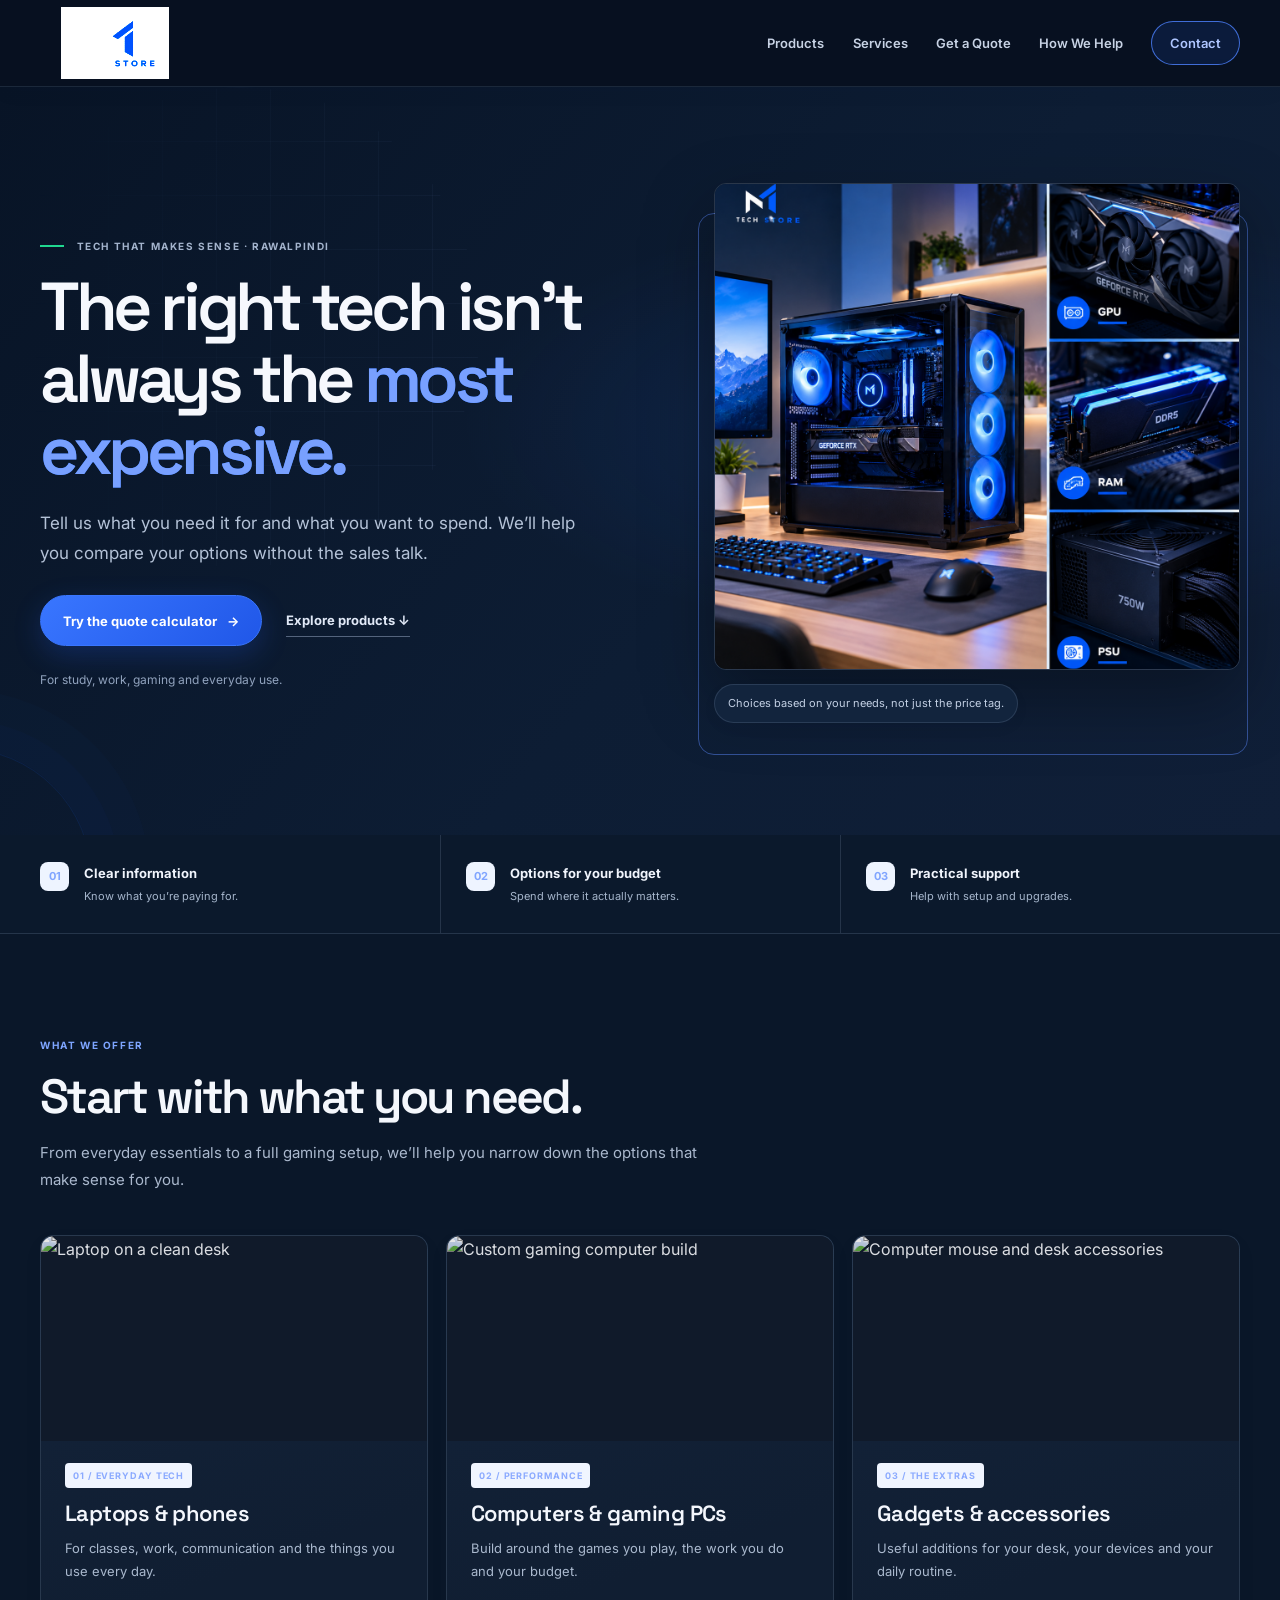
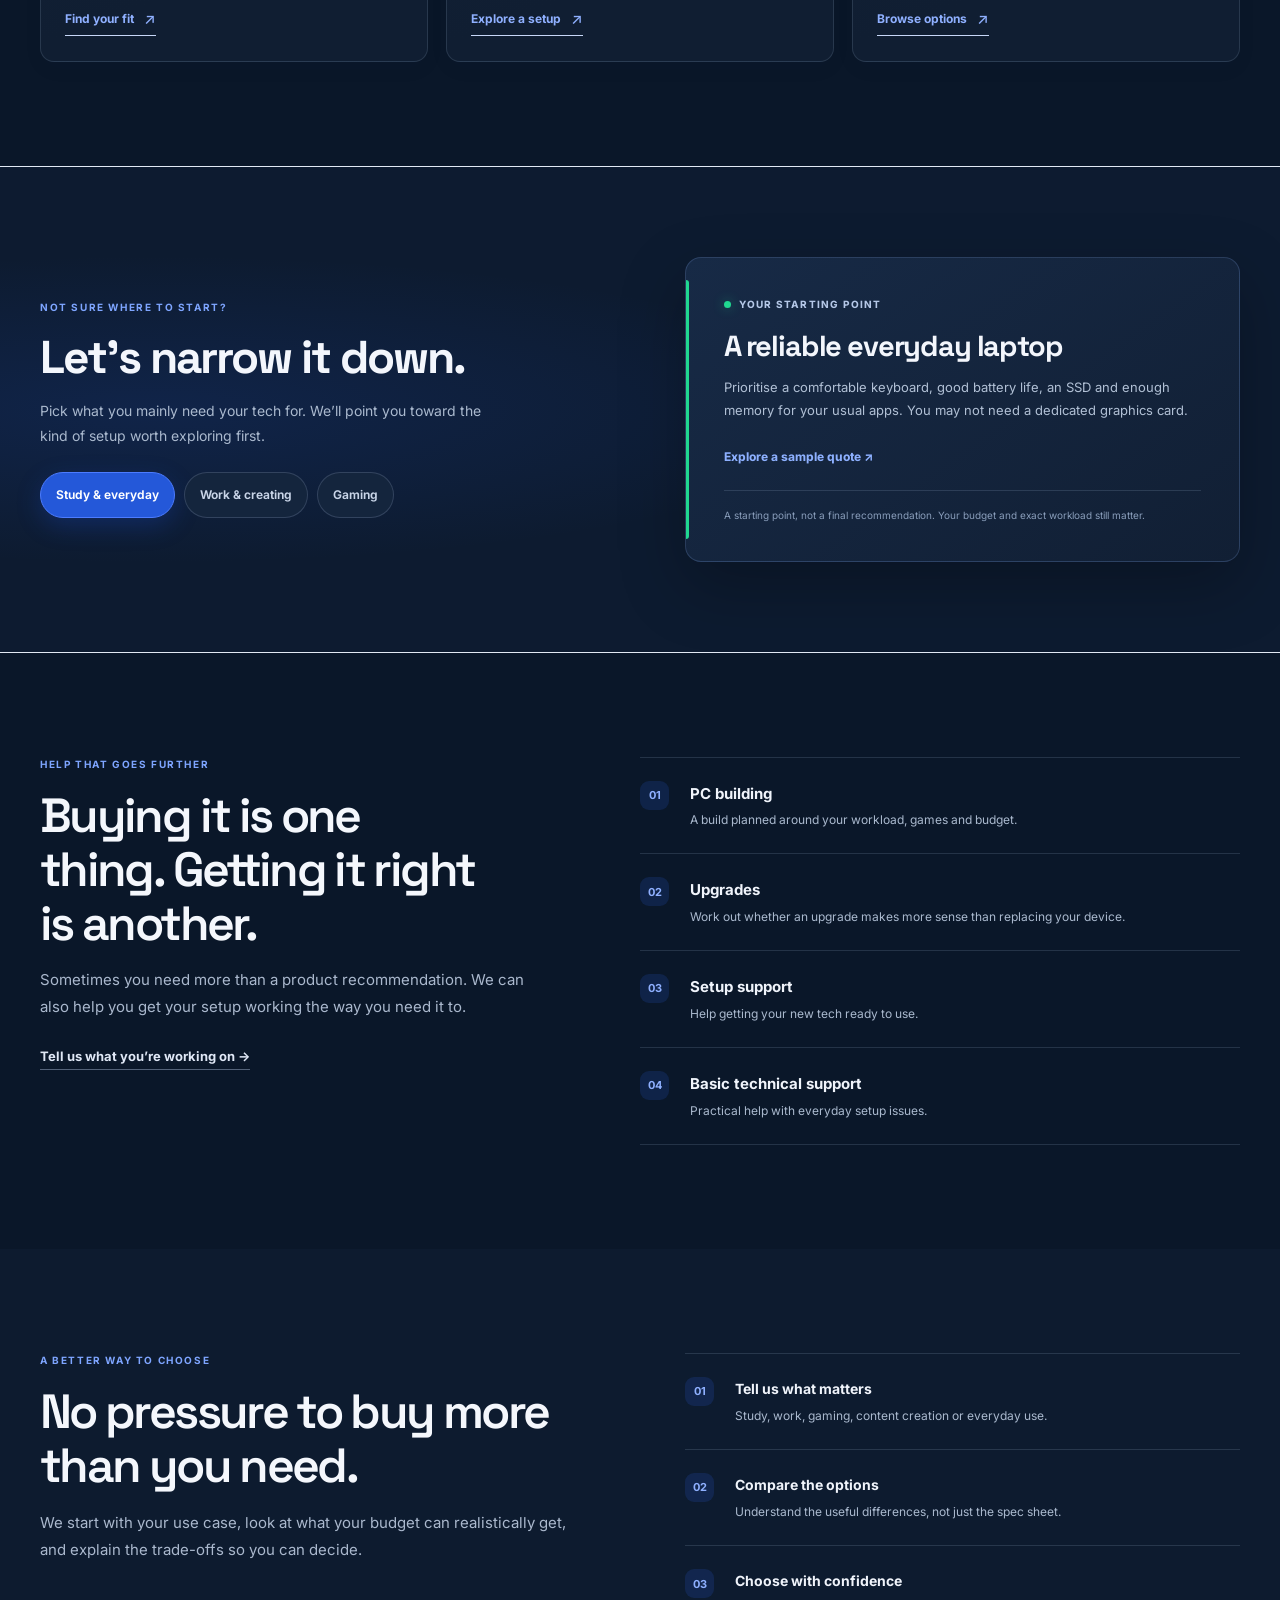
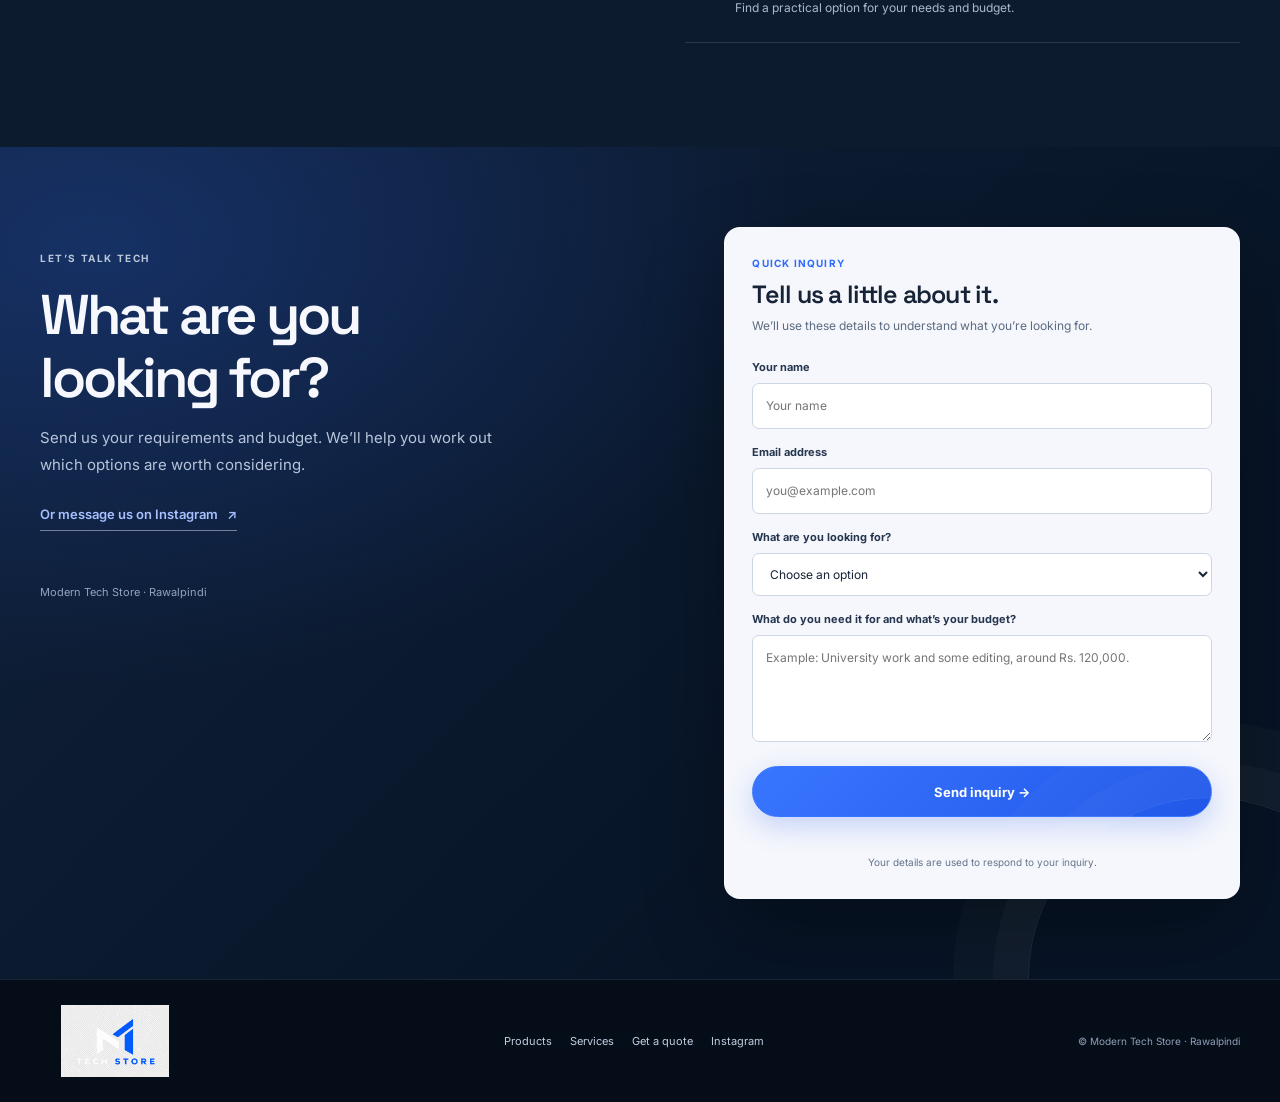
==== index.html @ fa76a6ce "Restore original supplied logo asset on homepage" ====
<!doctype html>
<html lang="en">
<head>
  <meta charset="utf-8">
  <meta name="viewport" content="width=device-width, initial-scale=1">
  <meta name="description" content="Modern Tech Store in Rawalpindi. Laptops, mobile phones, computers, gaming PCs and accessories, with practical advice for your needs and budget.">
  <meta name="theme-color" content="#F5F8FF">
  <meta property="og:title" content="Modern Tech Store | The Right Tech for Your Needs & Budget">
  <meta property="og:description" content="Practical tech options and straightforward advice for different needs and budgets.">
  <title>Modern Tech Store | The Right Tech for Your Needs & Budget</title>
  <link rel="icon" href="assets/modern-tech-store-logo.png" type="image/png">
  <link rel="preconnect" href="https://fonts.googleapis.com">
  <link rel="preconnect" href="https://fonts.gstatic.com" crossorigin>
  <link href="https://fonts.googleapis.com/css2?family=Inter:wght@400;500;600;700&family=Space+Grotesk:wght@500;600;700&display=swap" rel="stylesheet">
  <link rel="stylesheet" href="styles.css">
</head>
<body>
  <header class="site-header">
    <div class="container nav-wrap">
      <a class="brand" href="#top" aria-label="Modern Tech Store home"><img src="assets/modern-tech-store-logo.png" alt="Modern Tech Store"></a>
      <button class="menu-toggle" type="button" aria-label="Open navigation" aria-expanded="false"><span></span><span></span><span></span></button>
      <nav class="nav" aria-label="Main navigation">
        <a href="#products">Products</a><a href="#services">Services</a><a href="quote.html">Get a Quote</a><a href="#why-us">How We Help</a><a href="#contact" class="nav-cta">Contact</a>
      </nav>
    </div>
  </header>

  <main id="top">
    <section class="hero">
      <div class="container hero-grid">
        <div class="hero-copy">
          <p class="eyebrow"><span class="eyebrow-rule"></span> TECH THAT MAKES SENSE · RAWALPINDI</p>
          <h1>The right tech isn’t always the <span>most expensive.</span></h1>
          <p class="hero-lead">Tell us what you need it for and what you want to spend. We’ll help you compare your options without the sales talk.</p>
          <div class="hero-actions">
            <a class="btn btn-primary" href="quote.html">Try the quote calculator <span aria-hidden="true">→</span></a>
            <a class="text-link" href="#products">Explore products <span aria-hidden="true">↓</span></a>
          </div>
          <p class="hero-footnote">For study, work, gaming and everyday use.</p>
        </div>
        <div class="hero-visual">
          <img src="assets/pc-build-showcase.png" alt="A close look at a custom PC build and its components">
          <p class="image-caption"><span class="caption-dot"></span> Choices based on your needs, not just the price tag.</p>
        </div>
      </div>
    </section>

    <section class="trust-strip" aria-label="Our approach">
      <div class="container trust-grid">
        <div><span class="trust-index">01</span><p><strong>Clear information</strong><small>Know what you’re paying for.</small></p></div>
        <div><span class="trust-index">02</span><p><strong>Options for your budget</strong><small>Spend where it actually matters.</small></p></div>
        <div><span class="trust-index">03</span><p><strong>Practical support</strong><small>Help with setup and upgrades.</small></p></div>
      </div>
    </section>

    <section class="section products-section" id="products">
      <div class="container">
        <div class="section-heading">
          <p class="eyebrow blue">WHAT WE OFFER</p>
          <h2>Start with what you need.</h2>
          <p>From everyday essentials to a full gaming setup, we’ll help you narrow down the options that make sense for you.</p>
        </div>
        <div class="product-grid">
          <a class="product-card" href="quote.html">
            <div class="product-photo"><img src="https://images.unsplash.com/photo-1496181133206-80ce9b88a853?auto=format&fit=crop&w=900&q=85" alt="Laptop on a clean desk" loading="lazy"></div>
            <span class="product-label">01 / EVERYDAY TECH</span>
            <h3>Laptops &amp; phones</h3>
            <p>For classes, work, communication and the things you use every day.</p>
            <span class="card-link">Find your fit <b aria-hidden="true">↗</b></span>
          </a>
          <a class="product-card" href="quote.html">
            <div class="product-photo"><img src="https://images.unsplash.com/photo-1587202372775-e229f172b9d7?auto=format&fit=crop&w=900&q=85" alt="Custom gaming computer build" loading="lazy"></div>
            <span class="product-label">02 / PERFORMANCE</span>
            <h3>Computers &amp; gaming PCs</h3>
            <p>Build around the games you play, the work you do and your budget.</p>
            <span class="card-link">Explore a setup <b aria-hidden="true">↗</b></span>
          </a>
          <a class="product-card" href="quote.html">
            <div class="product-photo"><img src="https://images.unsplash.com/photo-1527814050087-3793815479db?auto=format&fit=crop&w=900&q=85" alt="Computer mouse and desk accessories" loading="lazy"></div>
            <span class="product-label">03 / THE EXTRAS</span>
            <h3>Gadgets &amp; accessories</h3>
            <p>Useful additions for your desk, your devices and your daily routine.</p>
            <span class="card-link">Browse options <b aria-hidden="true">↗</b></span>
          </a>
        </div>
      </div>
    </section>

    <section class="setup-finder" id="setup-finder">
      <div class="container finder-grid">
        <div class="finder-copy">
          <p class="eyebrow blue">NOT SURE WHERE TO START?</p>
          <h2>Let’s narrow it down.</h2>
          <p>Pick what you mainly need your tech for. We’ll point you toward the kind of setup worth exploring first.</p>
          <div class="finder-options" role="group" aria-label="Choose your main use">
            <button class="finder-option is-selected" type="button" data-profile="study" aria-pressed="true">Study &amp; everyday</button>
            <button class="finder-option" type="button" data-profile="work" aria-pressed="false">Work &amp; creating</button>
            <button class="finder-option" type="button" data-profile="gaming" aria-pressed="false">Gaming</button>
          </div>
        </div>
        <div class="finder-result" aria-live="polite">
          <span class="result-kicker"><span class="result-dot"></span> YOUR STARTING POINT</span>
          <h3 id="finder-title">A reliable everyday laptop</h3>
          <p id="finder-description">Prioritise a comfortable keyboard, good battery life, an SSD and enough memory for your usual apps. You may not need a dedicated graphics card.</p>
          <a class="finder-link" href="quote.html">Explore a sample quote <span aria-hidden="true">↗</span></a>
          <p class="finder-note">A starting point, not a final recommendation. Your budget and exact workload still matter.</p>
        </div>
      </div>
    </section>

    <section class="section services-section" id="services">
      <div class="container services-grid">
        <div class="services-intro">
          <p class="eyebrow blue">HELP THAT GOES FURTHER</p>
          <h2>Buying it is one thing. Getting it right is another.</h2>
          <p>Sometimes you need more than a product recommendation. We can also help you get your setup working the way you need it to.</p>
          <a class="text-link blue-link" href="#contact">Tell us what you’re working on <span aria-hidden="true">→</span></a>
        </div>
        <div class="service-list">
          <article class="service-item"><span>01</span><div><h3>PC building</h3><p>A build planned around your workload, games and budget.</p></div></article>
          <article class="service-item"><span>02</span><div><h3>Upgrades</h3><p>Work out whether an upgrade makes more sense than replacing your device.</p></div></article>
          <article class="service-item"><span>03</span><div><h3>Setup support</h3><p>Help getting your new tech ready to use.</p></div></article>
          <article class="service-item"><span>04</span><div><h3>Basic technical support</h3><p>Practical help with everyday setup issues.</p></div></article>
        </div>
      </div>
    </section>

    <section class="section approach-section" id="why-us">
      <div class="container approach-grid">
        <div class="section-heading">
          <p class="eyebrow blue">A BETTER WAY TO CHOOSE</p>
          <h2>No pressure to buy more than you need.</h2>
          <p>We start with your use case, look at what your budget can realistically get, and explain the trade-offs so you can decide.</p>
        </div>
        <ol class="approach-steps">
          <li><span>01</span><div><h3>Tell us what matters</h3><p>Study, work, gaming, content creation or everyday use.</p></div></li>
          <li><span>02</span><div><h3>Compare the options</h3><p>Understand the useful differences, not just the spec sheet.</p></div></li>
          <li><span>03</span><div><h3>Choose with confidence</h3><p>Find a practical option for your needs and budget.</p></div></li>
        </ol>
      </div>
    </section>

    <section class="contact-section" id="contact">
      <div class="container contact-grid">
        <div class="contact-copy">
          <p class="eyebrow">LET’S TALK TECH</p>
          <h2>What are you looking for?</h2>
          <p>Send us your requirements and budget. We’ll help you work out which options are worth considering.</p>
          <a class="contact-social" href="https://www.instagram.com/the_modern_tech_store/" target="_blank" rel="noopener noreferrer">Or message us on Instagram <span aria-hidden="true">↗</span></a>
          <p class="contact-small">Modern Tech Store · Rawalpindi</p>
        </div>
        <div class="contact-card inquiry-card">
          <div class="form-intro">
            <p class="form-eyebrow">QUICK INQUIRY</p>
            <h3>Tell us a little about it.</h3>
            <p>We’ll use these details to understand what you’re looking for.</p>
          </div>
          <form id="inquiry-form" novalidate>
            <div class="form-field"><label for="name">Your name</label><input id="name" name="name" type="text" autocomplete="name" placeholder="Your name" required><small class="field-error" data-error-for="name"></small></div>
            <div class="form-field"><label for="email">Email address</label><input id="email" name="email" type="email" autocomplete="email" placeholder="you@example.com" required><small class="field-error" data-error-for="email"></small></div>
            <div class="form-field"><label for="interest">What are you looking for?</label><select id="interest" name="interest" required><option value="">Choose an option</option><option value="Laptop">Laptop</option><option value="Mobile Phone">Mobile phone</option><option value="Gaming PC">Gaming PC</option><option value="Computer">Computer</option><option value="Gadgets / Accessories">Gadgets / accessories</option><option value="PC Building / Upgrade">PC building / upgrade</option><option value="Not sure — help me choose">Not sure — help me choose</option></select><small class="field-error" data-error-for="interest"></small></div>
            <div class="form-field"><label for="details">What do you need it for and what’s your budget?</label><textarea id="details" name="details" rows="4" placeholder="Example: University work and some editing, around Rs. 120,000." required></textarea><small class="field-error" data-error-for="details"></small></div>
            <button class="btn btn-primary form-submit" type="submit"><span class="submit-label">Send inquiry <span aria-hidden="true">→</span></span><span class="submit-loading" aria-hidden="true">Sending…</span></button>
            <p id="form-status" class="form-status" role="status" aria-live="polite"></p>
            <p class="form-privacy">Your details are used to respond to your inquiry.</p>
          </form>
        </div>
      </div>
    </section>
  </main>
  <footer><div class="container footer-wrap">
    <a class="footer-brand" href="#top"><img src="assets/modern-tech-store-logo.png" alt="Modern Tech Store"></a>
    <nav class="footer-links" aria-label="Footer navigation"><a href="#products">Products</a><a href="#services">Services</a><a href="quote.html">Get a quote</a><a href="https://www.instagram.com/the_modern_tech_store/" target="_blank" rel="noopener noreferrer">Instagram</a></nav>
    <p>© Modern Tech Store · Rawalpindi</p>
  </div></footer>
  <script src="script.js"></script>
</body>
</html>
---- styles.css ----
:root{
  --blue:#155EEF;--blue-hover:#104CC6;--navy:#12233F;--green:#12B76A;
  --paper:#F5F8FF;--ink:#172337;--muted:#627087;--line:#DCE4F0;--white:#fff;
  --max:1160px;--shadow:0 12px 32px rgba(19,39,72,.07);
}
*{box-sizing:border-box}
html{scroll-behavior:smooth;scroll-padding-top:90px}
.muted{color:var(--muted)}
body{margin:0;font-family:Inter,ui-sans-serif,system-ui,-apple-system,BlinkMacSystemFont,"Segoe UI",sans-serif;color:var(--ink);background:#fff;line-height:1.65;-webkit-font-smoothing:antialiased}
a{color:inherit;text-decoration:none}
img{display:block;max-width:100%}
button,input,select,textarea{font:inherit}
.container{width:min(var(--max),calc(100% - 48px));margin-inline:auto}
.site-header{position:sticky;top:0;z-index:50;background:rgba(255,255,255,.96);border-bottom:1px solid var(--line)}
.nav-wrap{height:78px;display:flex;align-items:center;justify-content:space-between;gap:28px}
.brand img{width:150px;max-height:56px;object-fit:contain}
.nav{display:flex;align-items:center;gap:27px;font-size:13px;font-weight:600;color:#39475D}
.nav a{transition:color .18s ease}
.nav a:hover,.footer-links a:hover{color:var(--blue)}
.nav-cta{border:1px solid var(--blue);color:var(--blue)!important;border-radius:6px;padding:9px 15px}
.nav-cta:hover{background:var(--blue);color:#fff!important}
.menu-toggle{display:none;background:none;border:1px solid var(--line);border-radius:6px;width:42px;height:42px;padding:9px;cursor:pointer}
.menu-toggle span{display:block;height:2px;background:var(--navy);margin:5px 0;border-radius:2px}
.eyebrow{font-size:11px;line-height:1.5;letter-spacing:.12em;font-weight:700;color:#7D8BA0;margin:0 0 17px}
.eyebrow.blue{color:var(--blue)}
.eyebrow-rule{display:inline-block;width:24px;height:2px;background:var(--green);vertical-align:middle;margin:0 9px 3px 0}
.hero{background:var(--paper);padding:74px 0 68px}
.hero-grid{display:grid;grid-template-columns:1.04fr .96fr;gap:74px;align-items:center}
.hero-copy{padding:6px 0}
h1,h2,h3,p{margin-top:0}
.hero h1{font-family:"Space Grotesk",Inter,sans-serif;font-size:clamp(44px,5.1vw,68px);font-weight:600;line-height:1.06;letter-spacing:-.055em;margin:0 0 22px;max-width:640px}
.hero h1 span{color:var(--blue)}
.hero-lead{font-size:17px;line-height:1.75;color:#526178;max-width:520px;margin:0 0 27px}
.hero-actions{display:flex;align-items:center;gap:24px;flex-wrap:wrap}
.btn{display:inline-flex;align-items:center;justify-content:center;gap:10px;min-height:48px;padding:0 18px;border-radius:6px;font-size:13px;font-weight:700;transition:background .18s ease,color .18s ease,border-color .18s ease}
.btn-primary{background:var(--blue);color:#fff;border:1px solid var(--blue)}
.btn-primary:hover{background:var(--blue-hover);border-color:var(--blue-hover)}
.text-link{font-size:13px;font-weight:700;color:var(--navy);border-bottom:1px solid #AAB6C8;padding:5px 0}
.text-link:hover{color:var(--blue);border-color:var(--blue)}
.blue-link{color:var(--blue);border-color:#B8C9ED}
.hero-footnote{font-size:12px;color:#7A879A;margin:24px 0 0}
.hero-visual img{width:100%;aspect-ratio:1.06/1;object-fit:cover;object-position:center;border-radius:4px}
.image-caption{display:flex;align-items:center;gap:9px;font-size:11px;color:#66758A;margin:12px 0 0}
.caption-dot{width:7px;height:7px;background:var(--green);border-radius:50%;flex:0 0 7px}
.trust-strip{border-bottom:1px solid var(--line);background:#fff}
.trust-grid{display:grid;grid-template-columns:repeat(3,1fr)}
.trust-grid>div{display:flex;gap:15px;align-items:flex-start;padding:24px 25px 23px 0}
.trust-grid>div+div{border-left:1px solid var(--line);padding-left:25px}
.trust-index{font-size:11px;font-weight:700;color:var(--blue);padding-top:3px}
.trust-grid p{margin:0}
.trust-grid strong,.trust-grid small{display:block}
.trust-grid strong{font-size:13px;font-weight:700}
.trust-grid small{font-size:11px;color:var(--muted);margin-top:3px}
.section{padding:88px 0}
.products-section{background:#fff}
.section-heading{max-width:690px;margin-bottom:35px}
.section-heading h2,.services-intro h2,.contact-copy h2{font-family:"Space Grotesk",Inter,sans-serif;font-weight:600;font-size:clamp(34px,4vw,48px);letter-spacing:-.045em;line-height:1.13;margin:0 0 15px}
.section-heading>p:last-child,.services-intro>p:not(.eyebrow){font-size:15px;line-height:1.8;color:var(--muted);margin:0}
.product-grid{display:grid;grid-template-columns:repeat(3,minmax(0,1fr));gap:16px}
.product-card{display:flex;flex-direction:column;align-items:flex-start;min-height:250px;padding:25px 24px 22px;border:1px solid var(--line);border-radius:5px;background:#fff;transition:border-color .18s ease,transform .18s ease}
.product-card:hover{border-color:#91AFE8;transform:translateY(-2px)}
.product-label{font-size:10px;letter-spacing:.1em;font-weight:700;color:var(--blue);margin-bottom:29px}
.product-card h3{font-family:"Space Grotesk",Inter,sans-serif;font-size:22px;line-height:1.2;font-weight:600;letter-spacing:-.025em;margin:0 0 10px}
.product-card p{font-size:13px;line-height:1.75;color:var(--muted);margin:0 0 24px}
.card-link{font-size:12px;font-weight:700;color:var(--blue);margin-top:auto}
.card-link b{font-size:15px;margin-left:5px;font-weight:500}
.services-section{background:var(--paper)}
.services-grid{display:grid;grid-template-columns:.92fr 1.08fr;gap:90px;align-items:start}
.services-intro h2{max-width:440px}
.services-intro>p:not(.eyebrow){margin-bottom:22px}
.service-list{border-top:1px solid var(--line)}
.service-item{display:grid;grid-template-columns:36px 1fr;gap:14px;padding:19px 0;border-bottom:1px solid var(--line)}
.service-item>span{font-size:11px;color:var(--blue);font-weight:700;padding-top:2px}
.service-item h3{font-size:15px;font-weight:700;margin:0 0 4px}
.service-item p{font-size:12px;line-height:1.7;color:var(--muted);margin:0}
.approach-section{background:#fff}
.approach-grid{display:grid;grid-template-columns:1fr 1fr;gap:90px;align-items:start}
.approach-grid .section-heading{margin:0}
.approach-steps{list-style:none;margin:0;padding:0;border-top:1px solid var(--line)}
.approach-steps li{display:grid;grid-template-columns:36px 1fr;gap:14px;padding:20px 0;border-bottom:1px solid var(--line)}
.approach-steps li>span{font-size:11px;font-weight:700;color:var(--blue);padding-top:2px}
.approach-steps h3{font-size:14px;margin:0 0 5px}
.approach-steps p{font-size:12px;color:var(--muted);margin:0;line-height:1.7}
.contact-section{background:var(--navy);color:#fff;padding:80px 0}
.contact-grid{display:grid;grid-template-columns:1fr .86fr;gap:85px;align-items:start}
.contact-copy{padding-top:24px}
.contact-copy .eyebrow{color:#B9C7DA}
.contact-copy h2{font-size:clamp(40px,4.6vw,56px);max-width:500px}
.contact-copy>p:not(.eyebrow){font-size:15px;line-height:1.8;color:#CFD8E6;max-width:480px;margin-bottom:22px}
.contact-social{display:inline-flex;gap:9px;align-items:center;color:#fff;font-size:13px;font-weight:600;border-bottom:1px solid #71819A;padding-bottom:5px}
.contact-social:hover{border-color:#fff}
.contact-small{font-size:11px!important;color:#9EADC2!important;margin-top:52px!important}
.contact-card{background:#fff;color:var(--ink);border-radius:6px;padding:27px;box-shadow:0 10px 30px rgba(0,0,0,.12)}
.form-intro{margin-bottom:22px}
.form-eyebrow{font-size:10px;letter-spacing:.12em;color:var(--blue);font-weight:700;margin:0 0 7px}
.form-intro h3{font-family:"Space Grotesk",Inter,sans-serif;font-size:25px;line-height:1.2;font-weight:600;letter-spacing:-.03em;margin:0 0 7px}
.form-intro>p:last-child{font-size:12px;line-height:1.7;color:var(--muted);margin:0}
.form-field{margin-bottom:14px}
.form-field label{display:block;font-size:11px;font-weight:700;margin:0 0 6px}
.form-field input,.form-field select,.form-field textarea{width:100%;border:1px solid #D5DEEA;border-radius:4px;background:#fff;color:var(--ink);padding:11px 12px;font:inherit;font-size:12px;outline:none;transition:border-color .18s ease,box-shadow .18s ease}
.form-field textarea{resize:vertical;min-height:96px}
.form-field input:focus,.form-field select:focus,.form-field textarea:focus{border-color:#7DA3F5;box-shadow:0 0 0 3px rgba(21,94,239,.09)}
.form-field .has-error,.form-field input.has-error,.form-field select.has-error,.form-field textarea.has-error{border-color:#D92D20}
.field-error{display:block;font-size:11px;color:#B42318;margin-top:4px}
.form-submit{width:100%;cursor:pointer;margin-top:2px}
.form-submit:disabled{opacity:.7;cursor:wait}
.submit-loading{display:none}
.form-submit.is-loading .submit-label{display:none}
.form-submit.is-loading .submit-loading{display:inline}
.form-status{font-size:12px;line-height:1.5;min-height:18px;margin:11px 0 0}
.form-status.error{color:#B42318}
.form-status.success{color:#067647}
.form-privacy{font-size:10px;color:#7A879A;text-align:center;margin:8px 0 0}
footer{background:#0C192D;color:#B9C6D8;padding:25px 0}
.footer-wrap{display:flex;align-items:center;justify-content:space-between;gap:24px}
.footer-brand img{width:130px;max-height:48px;object-fit:contain}
.footer-links{display:flex;flex-wrap:wrap;gap:18px;font-size:11px}
.footer-links a:hover{color:#fff}
.footer-wrap>p{font-size:10px;margin:0;color:#9BAAC0}
.quote-page{min-height:80vh;padding:52px 0 68px;background:var(--paper);color:var(--ink)}
.quote-wrap{max-width:820px;margin:auto;padding:0 20px}
.quote-back{display:inline-block;color:var(--blue);font-size:12px;font-weight:700;margin:0 0 17px}
.panel{background:#fff;border:1px solid var(--line);border-radius:6px;padding:clamp(22px,5vw,40px)}
.panel h1{font-family:"Space Grotesk",Inter,sans-serif;font-size:clamp(34px,5vw,48px);font-weight:600;letter-spacing:-.045em;line-height:1.1;margin:8px 0 14px}
.panel p{line-height:1.7}
.warning{background:#FFF8ED;border:1px solid #F1D5A7;border-radius:4px;padding:13px 15px;margin:20px 0;color:#7A4B0C;font-size:12px}
.quote-form{display:grid;grid-template-columns:1fr 1fr;gap:16px;margin-top:24px}
.quote-form .full{grid-column:1/-1}
.quote-form label{display:block;font-size:12px;font-weight:700;margin-bottom:7px}
.quote-form input,.quote-form select,.quote-form textarea{box-sizing:border-box;width:100%;border:1px solid #D5DEEA;border-radius:4px;padding:12px;font:inherit;font-size:13px;background:#fff;color:var(--ink)}
.quote-form input:focus,.quote-form select:focus,.quote-form textarea:focus{outline:3px solid #155eef20;border-color:#7DA3F5}
.quote-form textarea{min-height:90px}
.totals{display:grid;grid-template-columns:1fr auto;gap:10px;background:var(--paper);padding:17px;border:1px solid #E4EAF4}
.totals strong{color:var(--blue)}
.quote-status{color:#067647;font-size:12px;line-height:1.6}
.quote-submit{cursor:pointer}
@media(max-width:900px){
 .hero-grid{grid-template-columns:1fr 1fr;gap:36px}
 .services-grid,.approach-grid{gap:48px}
 .contact-grid{gap:45px}
 .trust-grid>div{padding-right:14px}
 .trust-grid>div+div{padding-left:16px}
}
@media(max-width:700px){
 .container{width:min(100% - 32px,var(--max))}
 .nav-wrap{height:68px}
 .brand img{width:126px}
 .menu-toggle{display:block}
 .nav{position:absolute;left:16px;right:16px;top:68px;display:none;flex-direction:column;align-items:stretch;gap:0;padding:8px;background:#fff;border:1px solid var(--line);box-shadow:var(--shadow)}
 .nav.open{display:flex}
 .nav a{padding:12px 13px}
 .nav-cta{text-align:center;margin-top:4px}
 .hero{padding:48px 0 42px}
 .hero-grid{grid-template-columns:1fr;gap:30px}
 .hero h1{font-size:clamp(40px,11vw,54px)}
 .hero-lead{font-size:15px}
 .hero-actions{align-items:flex-start;gap:17px;flex-direction:column}
 .hero-visual img{aspect-ratio:1.15/1}
 .trust-grid{grid-template-columns:1fr}
 .trust-grid>div,.trust-grid>div+div{padding:15px 0;border-left:0;border-bottom:1px solid var(--line)}
 .trust-grid>div:last-child{border-bottom:0}
 .section{padding:64px 0}
 .section-heading h2,.services-intro h2{font-size:36px}
 .product-grid{grid-template-columns:1fr;gap:10px}
 .product-card{min-height:0;padding:22px}
 .product-label{margin-bottom:18px}
 .product-card p{margin-bottom:18px}
 .services-grid,.approach-grid,.contact-grid{grid-template-columns:1fr;gap:30px}
 .approach-grid .section-heading{margin-bottom:4px}
 .contact-section{padding:58px 0}
 .contact-copy{padding-top:0}
 .contact-copy h2{font-size:42px}
 .contact-small{margin-top:28px!important}
 .contact-card{padding:22px}
 .footer-wrap{flex-direction:column;text-align:center;gap:16px}
 .footer-links{justify-content:center}
 .quote-page{padding:28px 0 44px}
 .quote-form{grid-template-columns:1fr}
 .quote-form .full{grid-column:auto}
}
@media(prefers-reduced-motion:reduce){html{scroll-behavior:auto}*,*:before,*:after{transition:none!important}}

/* Product imagery and a little life */
.brand img{mix-blend-mode:multiply;filter:contrast(1.12) saturate(1.12);object-position:center;transition:filter .2s ease}
.brand:hover img{filter:contrast(1.2) saturate(1.2)}
.footer-brand{display:inline-flex;align-items:center;justify-content:center;background:#fff;padding:4px 9px;border-radius:4px}
.footer-brand img{mix-blend-mode:multiply;filter:contrast(1.1) saturate(1.08)}
.hero-visual{position:relative}
.hero-visual img{transition:transform .45s cubic-bezier(.2,.7,.2,1),filter .45s ease}
.hero-visual:hover img{transform:scale(1.012);filter:saturate(1.06)}
.product-card{overflow:hidden}
.product-photo{width:calc(100% + 48px);margin:-25px -24px 22px;height:176px;overflow:hidden;background:#e9eef7}
.product-photo img{width:100%;height:100%;object-fit:cover;transition:transform .55s cubic-bezier(.2,.7,.2,1),filter .35s ease}
.product-card:hover .product-photo img{transform:scale(1.055);filter:saturate(1.08)}
.product-label{margin-bottom:15px}
.setup-finder{padding:74px 0;background:#F5F8FF;border-top:1px solid #E2E9F4;border-bottom:1px solid #E2E9F4}
.finder-grid{display:grid;grid-template-columns:1fr 1fr;gap:70px;align-items:center}
.finder-copy h2{font-family:"Space Grotesk",Inter,sans-serif;font-size:clamp(34px,4vw,46px);line-height:1.12;letter-spacing:-.045em;margin:0 0 14px}
.finder-copy>p:not(.eyebrow){font-size:14px;color:var(--muted);line-height:1.8;max-width:470px;margin:0 0 22px}
.finder-options{display:flex;flex-wrap:wrap;gap:8px}
.finder-option{border:1px solid #C8D4E5;background:#fff;color:#34435A;padding:10px 13px;border-radius:5px;font-size:12px;font-weight:650;cursor:pointer;transition:background .2s ease,color .2s ease,border-color .2s ease,transform .2s ease}
.finder-option:hover{border-color:var(--blue);transform:translateY(-1px)}
.finder-option.is-selected{background:var(--blue);border-color:var(--blue);color:#fff}
.finder-result{background:#fff;border:1px solid #DCE4F0;border-radius:6px;padding:30px;box-shadow:0 12px 30px rgba(18,35,63,.055);position:relative}
.finder-result:before{content:"";position:absolute;left:0;top:22px;bottom:22px;width:3px;background:var(--green);border-radius:0 3px 3px 0}
.result-kicker{display:flex;align-items:center;gap:8px;font-size:10px;letter-spacing:.12em;font-weight:750;color:#718097;margin-bottom:16px}
.result-dot{width:7px;height:7px;background:var(--green);border-radius:50%}
.finder-result h3{font-family:"Space Grotesk",Inter,sans-serif;font-size:25px;line-height:1.2;letter-spacing:-.025em;margin:0 0 12px}
.finder-result>p:not(.finder-note){font-size:13px;line-height:1.8;color:var(--muted);margin:0 0 20px}
.finder-link{font-size:12px;font-weight:750;color:var(--blue)}
.finder-link span{display:inline-block;transition:transform .2s ease}
.finder-link:hover span{transform:translate(3px,-3px)}
.finder-note{border-top:1px solid #E7ECF4;padding-top:13px;margin:20px 0 0;font-size:10px;line-height:1.6;color:#8290A4}
.js-reveal{opacity:0;transform:translateY(14px);transition:opacity .55s ease,transform .55s cubic-bezier(.2,.7,.2,1)}
.js-reveal.is-visible{opacity:1;transform:translateY(0)}
@media(max-width:900px){.finder-grid{gap:34px}.product-photo{height:150px}}
@media(max-width:700px){
 .product-photo{width:calc(100% + 44px);margin:-22px -22px 19px;height:190px}
 .setup-finder{padding:58px 0}
 .finder-grid{grid-template-columns:1fr;gap:25px}
 .finder-result{padding:25px 22px}
 .finder-options{display:grid;grid-template-columns:1fr}
 .finder-option{text-align:left}
 .js-reveal{transform:translateY(9px)}
}
@media(prefers-reduced-motion:reduce){
 .js-reveal{opacity:1;transform:none;transition:none}
 .hero-visual img,.product-photo img,.finder-option,.brand img{transition:none}
}


/* Presentation polish: confident visual hierarchy, crisp logo treatment, and restrained motion */
.site-header{background:rgba(255,255,255,.94);backdrop-filter:blur(14px);-webkit-backdrop-filter:blur(14px);box-shadow:0 4px 24px rgba(18,35,63,.035)}
.brand{display:inline-flex;align-items:center;justify-content:center;flex:0 0 auto;min-width:178px;min-height:62px;padding:5px 13px;background:#fff;border:1px solid #E5EAF2;border-radius:12px;box-shadow:0 5px 16px rgba(18,35,63,.07);overflow:hidden}
.brand img{display:block;width:150px;height:48px;max-height:48px;object-fit:contain;mix-blend-mode:normal;filter:contrast(1.32) saturate(1.22) brightness(1.02)}
.brand:hover{box-shadow:0 8px 22px rgba(21,94,239,.11);border-color:#CFDDF8}
.brand:hover img{filter:contrast(1.36) saturate(1.25) brightness(1.02)}
.hero{position:relative;isolation:isolate;overflow:hidden;background:linear-gradient(112deg,#F5F8FF 0%,#F8FAFF 53%,#EAF1FF 100%);padding:82px 0 76px}
.hero:before{content:"";position:absolute;z-index:-1;width:480px;height:480px;right:-170px;top:-240px;border-radius:50%;background:radial-gradient(circle,rgba(21,94,239,.11),rgba(21,94,239,0) 70%);pointer-events:none}
.hero:after{content:"";position:absolute;z-index:-1;width:260px;height:260px;left:-170px;bottom:-175px;border-radius:50%;border:1px solid rgba(21,94,239,.13);box-shadow:0 0 0 28px rgba(21,94,239,.025),0 0 0 58px rgba(21,94,239,.02);pointer-events:none}
.hero-grid{gap:clamp(38px,6vw,78px)}
.hero h1{max-width:620px}
.hero h1 span{background:linear-gradient(100deg,#155EEF 5%,#3478F6 80%);background-clip:text;-webkit-background-clip:text;color:transparent}
.hero-visual{padding:10px 10px 0 0}
.hero-visual:before{content:"";position:absolute;z-index:-1;inset:0 0 24px 24px;border:1px solid rgba(21,94,239,.2);border-radius:12px;transform:translate(7px,7px)}
.hero-visual img{aspect-ratio:1.02/1;border-radius:10px;box-shadow:0 22px 55px rgba(18,35,63,.16);object-position:center}
.image-caption{padding:9px 12px;background:rgba(255,255,255,.86);border:1px solid rgba(220,228,240,.85);border-radius:7px;width:fit-content;max-width:100%;margin:14px 0 0;box-shadow:0 5px 16px rgba(18,35,63,.035)}
.trust-strip{position:relative;z-index:1}
.trust-grid>div{padding-top:27px;padding-bottom:27px}
.trust-index{display:inline-flex;align-items:center;justify-content:center;width:29px;height:29px;border-radius:8px;background:#EEF4FF;color:var(--blue);padding:0}
.section-heading{margin-bottom:42px}
.product-grid{gap:20px}
.product-card{border-radius:12px;padding:16px 16px 22px;box-shadow:0 7px 22px rgba(18,35,63,.035);transition:transform .28s cubic-bezier(.2,.7,.2,1),box-shadow .28s ease,border-color .28s ease}
.product-card:hover{transform:translateY(-6px);box-shadow:0 18px 38px rgba(18,35,63,.11);border-color:#B6CCF6}
.product-photo{width:calc(100% + 32px);margin:-16px -16px 22px;height:205px;border-radius:11px 11px 0 0;background:#E9EFF9}
.product-photo img{object-position:center}
.product-label{display:inline-flex;align-items:center;gap:7px;padding:5px 8px;border-radius:4px;background:#F0F5FF;color:#155EEF;font-size:9px}
.product-card h3{font-size:23px}
.card-link{display:inline-flex;align-items:center;gap:5px;border-bottom:1px solid #C7D7F7;padding-bottom:3px}
.card-link b{transition:transform .2s ease}
.product-card:hover .card-link b{transform:translate(3px,-2px)}
.setup-finder{background:linear-gradient(120deg,#F5F8FF 0%,#EEF4FF 100%);position:relative;overflow:hidden}
.finder-result{border-radius:12px;box-shadow:0 18px 48px rgba(18,35,63,.09);padding:34px}
.finder-option{border-radius:8px;padding:11px 14px}
.finder-option.is-selected{box-shadow:0 5px 14px rgba(21,94,239,.18)}
.services-section{background:linear-gradient(120deg,#F5F8FF 0%,#F8FAFF 100%)}
.service-item{padding:22px 0}
.service-item>span,.approach-steps li>span{display:inline-flex;align-items:center;justify-content:center;width:29px;height:29px;background:#EAF1FF;border-radius:8px;padding:0}
.approach-steps li{padding:23px 0}
.contact-section{position:relative;overflow:hidden;background:radial-gradient(ellipse at 5% 0%,rgba(21,94,239,.25),transparent 40%),linear-gradient(130deg,#0C192D 0%,#142A4A 100%)}
.contact-section:after{content:"";position:absolute;right:-110px;bottom:-180px;width:360px;height:360px;border:1px solid rgba(255,255,255,.09);border-radius:50%;box-shadow:0 0 0 35px rgba(255,255,255,.025),0 0 0 75px rgba(255,255,255,.02);pointer-events:none}
.contact-card{border:1px solid rgba(255,255,255,.55);border-radius:12px;box-shadow:0 24px 60px rgba(0,0,0,.22)}
.form-field input,.form-field select,.form-field textarea{border-radius:7px;padding:12px 13px}
.btn{border-radius:8px;transition:transform .2s ease,background .2s ease,box-shadow .2s ease}
.btn-primary{box-shadow:0 7px 16px rgba(21,94,239,.18)}
.btn-primary:hover{transform:translateY(-2px);box-shadow:0 11px 24px rgba(21,94,239,.25)}
footer{background:#081426}
.footer-brand{min-width:154px;min-height:56px;padding:5px 12px;border:1px solid #E5EAF2;border-radius:10px;box-shadow:0 5px 18px rgba(0,0,0,.12)}
.footer-brand img{width:132px;height:42px;max-height:42px;object-fit:contain;mix-blend-mode:normal;filter:contrast(1.32) saturate(1.22) brightness(1.02)}
.panel{border-radius:14px;box-shadow:0 18px 50px rgba(18,35,63,.07)}
.warning{border-radius:8px}
.quote-form input,.quote-form select,.quote-form textarea{border-radius:8px}
.totals{border-radius:9px}
@media(max-width:900px){
 .brand{min-width:158px;min-height:56px;padding:4px 9px}
 .brand img{width:136px;height:43px}
 .hero{padding:62px 0 56px}
 .hero-visual{padding-right:6px}
 .product-photo{height:170px}
}
@media(max-width:700px){
 .brand{min-width:142px;min-height:50px;padding:3px 8px;border-radius:9px}
 .brand img{width:122px;height:40px}
 .hero{padding:48px 0 43px}
 .hero-visual{padding:6px 6px 0 0}
 .hero-visual:before{inset:0 0 20px 20px}
 .hero-visual img{aspect-ratio:1.15/1}
 .product-grid{gap:16px}
 .product-card{padding:14px 14px 20px}
 .product-photo{width:calc(100% + 28px);margin:-14px -14px 18px;height:210px}
 .finder-result{padding:26px 22px}
 .footer-brand{min-width:148px;min-height:52px}
}
@media(prefers-reduced-motion:reduce){
 .brand img,.product-card,.card-link b,.btn{transition:none}
 .product-card:hover,.btn-primary:hover{transform:none}
}


/* Accessibility contrast pass */
:root{--muted:#4B5A70;--ink:#172337}
.eyebrow{color:#53647B}
.hero-lead{color:#40516A}
.hero-footnote{color:#4B5A70}
.image-caption{color:#43536A;background:#FFFFFF;border-color:#D2DDED}
.trust-grid small,.product-card p,.section-heading>p:last-child,.services-intro>p:not(.eyebrow),
.service-item p,.approach-steps p,.finder-copy>p:not(.eyebrow),.finder-result>p:not(.finder-note){color:#4B5A70}
.finder-note{color:#53647B}
.result-kicker{color:#53647B}
.form-privacy{color:#53647B}
.footer-wrap>p{color:#C3CDDB}
.footer-links{color:#D5DEEA}
.footer-links a:hover{color:#FFFFFF}
.contact-small{color:#C3CDDB!important}
.quote-page .muted{color:#4B5A70}
.warning{color:#6E4000;background:#FFF7E8;border-color:#E9C98F}


/* MODERN TECH STORE — dark-first visual refresh */
:root{
  --blue:#2F6BFF;--blue-hover:#4B7DFF;--navy:#081426;--green:#20D890;
  --paper:#0D1A2D;--ink:#F3F6FC;--muted:#A8B5C9;--line:rgba(176,197,228,.16);--white:#111F34;
  --max:1200px;--shadow:0 20px 60px rgba(0,0,0,.24);
}
html{scroll-padding-top:96px}
body{background:#091426;color:#F3F6FC;line-height:1.7}
.site-header{background:rgba(7,17,32,.88);backdrop-filter:blur(18px);-webkit-backdrop-filter:blur(18px);border-bottom:1px solid rgba(173,197,231,.13)}
.nav-wrap{height:86px}
.brand{display:flex;align-items:center;justify-content:center;width:150px;height:68px;overflow:hidden}
.brand img{width:100%;max-height:66px;object-fit:contain}
.nav{color:#C7D2E4;gap:clamp(16px,2.2vw,30px)}
.nav a:hover,.footer-links a:hover{color:#fff}
.nav-cta{border-color:rgba(78,130,255,.8);background:rgba(47,107,255,.12);color:#AFC6FF!important;border-radius:999px;padding:10px 18px}
.nav-cta:hover{background:var(--blue);color:white!important}
.menu-toggle{border-color:var(--line);background:#12223A}
.menu-toggle span{background:#E8EEFA}
.eyebrow{color:#A4B4CD;letter-spacing:.16em;font-size:10px}
.eyebrow.blue{color:#7EA5FF}
.hero{position:relative;isolation:isolate;overflow:hidden;padding:96px 0 88px;background:radial-gradient(ellipse at 78% 45%,rgba(35,92,208,.2),transparent 38%),linear-gradient(130deg,#081426 0%,#0D1D34 58%,#101F38 100%)}
.hero:before{content:"";position:absolute;z-index:-1;inset:0;background-image:linear-gradient(rgba(128,163,222,.055) 1px,transparent 1px),linear-gradient(90deg,rgba(128,163,222,.055) 1px,transparent 1px);background-size:54px 54px;mask-image:linear-gradient(90deg,transparent 4%,black 100%);pointer-events:none}
.hero-grid{grid-template-columns:1.02fr .98fr;gap:clamp(38px,6vw,86px)}
.hero h1{font-size:clamp(46px,5.3vw,72px);color:#F6F8FD;letter-spacing:-.065em;max-width:650px}
.hero h1 span{color:#78A0FF}
.hero-lead{color:#B4C2D7;font-size:17px;max-width:540px}
.hero-footnote{color:#91A3BE}
.btn{border-radius:999px;min-height:51px;padding:0 22px}
.btn-primary{background:linear-gradient(135deg,#3976FF,#2057E8);border-color:#3976FF;box-shadow:0 9px 28px rgba(36,91,238,.24)}
.btn-primary:hover{background:linear-gradient(135deg,#5688FF,#3268F2);box-shadow:0 12px 32px rgba(36,91,238,.34)}
.text-link{color:#E0E8F6;border-color:rgba(193,210,239,.4)}
.hero-visual{position:relative;padding:0 0 24px 24px}
.hero-visual:before{content:"";position:absolute;inset:22px 0 0 0;border:1px solid rgba(91,137,255,.48);border-radius:16px;transform:translate(8px,8px);pointer-events:none}
.hero-visual img{position:relative;z-index:1;aspect-ratio:1.08/1;object-fit:cover;border-radius:12px;border:1px solid rgba(255,255,255,.12);box-shadow:0 28px 70px rgba(0,0,0,.34)}
.image-caption{position:relative;z-index:2;display:table;width:max-content;max-width:100%;margin:14px 0 0;padding:9px 13px;background:#12243D;color:#C3D0E4;border:1px solid rgba(180,202,238,.14);border-radius:999px;font-size:11px}
.caption-dot{background:var(--green);box-shadow:0 0 12px rgba(32,216,144,.55)}
.trust-strip{background:#0B192C;border-bottom:1px solid var(--line)}
.trust-grid>div{padding-top:27px;padding-bottom:27px}
.trust-grid strong{color:#F0F4FC;font-size:13px}
.trust-grid small{color:#A6B6CC}
.trust-index{color:#80A5FF}
.section{padding:104px 0}
.products-section{background:#0A1729}
.section-heading h2,.services-intro h2,.contact-copy h2{color:#F4F7FC;letter-spacing:-.055em}
.section-heading>p:last-child,.services-intro>p:not(.eyebrow){color:#AAB8CD}
.product-grid{gap:18px}
.product-card{position:relative;overflow:hidden;min-height:390px;padding:0 24px 25px;border:1px solid rgba(176,197,228,.15);border-radius:14px;background:linear-gradient(160deg,#14243B,#101E32 72%);transition:transform .28s ease,border-color .28s ease,box-shadow .28s ease}
.product-card:hover{border-color:rgba(87,135,255,.7);transform:translateY(-7px);box-shadow:0 22px 55px rgba(0,0,0,.28)}
.product-photo{width:calc(100% + 48px);height:205px;margin:0 -24px 22px;overflow:hidden;background:#101A2A}
.product-photo img{width:100%;height:100%;object-fit:cover;transition:transform .65s cubic-bezier(.2,.7,.2,1),filter .4s ease;filter:saturate(.88) brightness(.9)}
.product-card:hover .product-photo img{transform:scale(1.055);filter:saturate(1.05) brightness(1)}
.product-label{color:#8BAAFF;margin-bottom:12px}
.product-card h3{color:#F4F7FD;font-size:22px}
.product-card p{color:#AAB9CE}
.card-link{color:#8FB0FF}
.card-link b{display:inline-block;transition:transform .2s ease}
.product-card:hover .card-link b{transform:translate(3px,-3px)}
.setup-finder{padding:90px 0;background:radial-gradient(ellipse at 12% 50%,rgba(36,91,225,.14),transparent 45%),#0D1B30}
.finder-grid{gap:clamp(38px,7vw,90px)}
.finder-copy>p:not(.eyebrow){color:#AAB9CE}
.finder-options{display:flex;flex-wrap:wrap;gap:9px;margin-top:24px}
.finder-option{color:#C9D5E8;border:1px solid rgba(178,198,230,.19);background:#14253D;border-radius:999px;padding:12px 15px;transition:all .2s ease}
.finder-option:hover{border-color:#668FFF;color:#fff}
.finder-option.is-selected{color:#fff;background:#2458D9;border-color:#4C7CFF;box-shadow:0 8px 25px rgba(26,78,218,.25)}
.finder-result{background:linear-gradient(145deg,#172A46,#111F34);border:1px solid rgba(130,164,228,.22);border-radius:16px;box-shadow:0 24px 65px rgba(0,0,0,.25);padding:38px}
.result-kicker{color:#B4C7E7}
.result-dot{background:var(--green);box-shadow:0 0 12px rgba(32,216,144,.45)}
.finder-result h3{font-family:"Space Grotesk",sans-serif;color:#F3F6FC;font-size:29px;letter-spacing:-.04em}
.finder-result>p:not(.finder-note){color:#B1C0D5}
.finder-link{color:#8DB0FF}
.finder-note{color:#899DBA;border-top:1px solid var(--line);padding-top:16px}
.services-section{background:#0A1729}
.services-grid{gap:clamp(40px,7vw,100px)}
.service-list{border-color:var(--line)}
.service-item{border-color:var(--line);padding:23px 0}
.service-item>span,.approach-steps li>span{background:rgba(47,107,255,.15);color:#8FB0FF;border-radius:9px}
.service-item h3,.approach-steps h3{color:#F0F4FB}
.service-item p,.approach-steps p{color:#AAB9CE}
.approach-section{background:#0D1B2F}
.approach-steps{border-color:var(--line)}
.approach-steps li{border-color:var(--line)}
.contact-section{background:radial-gradient(ellipse at 8% 12%,rgba(41,93,218,.28),transparent 42%),linear-gradient(135deg,#10213A,#071426 75%)}
.contact-copy h2{color:#F6F8FD}
.contact-copy>p:not(.eyebrow){color:#B6C5DA}
.contact-social{color:#A8C0FF}
.contact-small{color:#91A4C0!important}
.contact-card{background:#F5F7FC;color:#172337;border:1px solid rgba(255,255,255,.45);border-radius:16px;box-shadow:0 30px 80px rgba(0,0,0,.3)}
.contact-card h3{color:#172337}
.form-intro p:last-child{color:#5D6B80}
.form-field label{color:#26364F}
.form-field input,.form-field select,.form-field textarea{background:#fff;color:#172337;border:1px solid #CDD6E4}
.form-field input:focus,.form-field select:focus,.form-field textarea:focus{outline:3px solid rgba(47,107,255,.15);border-color:#3976FF}
.form-privacy{color:#63728A}
footer{background:#050D19;border-top:1px solid rgba(176,197,228,.12)}
.footer-links{color:#C0CDE0}
.footer-wrap>p{color:#91A1B8}
.footer-brand{border-color:rgba(180,200,233,.2);background:#0D1B2D;box-shadow:none}
.footer-brand img{filter:none}
.panel{background:#101F34!important;border:1px solid rgba(176,197,228,.17);color:#F1F5FC}
.quote-page{background:radial-gradient(ellipse at 50% 0%,rgba(37,91,220,.2),transparent 45%),#091426}
.quote-page h1{color:#F4F7FC}
.quote-page .muted{color:#B1BED1}
.quote-form label{color:#DCE5F4}
.quote-form input,.quote-form select,.quote-form textarea{background:#0B192C;color:#F0F4FC;border:1px solid rgba(176,197,228,.22)}
.totals{background:#0B192C;border:1px solid var(--line)}
.warning{color:#FFE0A3;background:rgba(181,111,22,.13);border-color:rgba(231,177,79,.35)}
.quote-back{color:#B7CAEC}
.quote-status{color:#C6D7F4}
.js-reveal{opacity:0;transform:translateY(18px);transition:opacity .65s ease,transform .65s cubic-bezier(.2,.7,.2,1)}
.js-reveal.is-visible{opacity:1;transform:translateY(0)}
.product-card:nth-child(2).js-reveal{transition-delay:.08s}
.product-card:nth-child(3).js-reveal{transition-delay:.16s}
@media(max-width:900px){
 .hero{padding:70px 0 64px}
 .hero-grid{gap:38px}
 .section{padding:78px 0}
 .product-card{min-height:370px}
}
@media(max-width:700px){
 .nav-wrap{height:74px}
 .brand{min-width:0;width:124px;height:58px;min-height:0;padding:0;border:0;background:transparent}
 .brand img{width:124px;height:58px;max-height:58px}
 .nav{background:#0B192C;border:1px solid rgba(176,197,228,.16);border-radius:12px;padding:14px;box-shadow:0 20px 45px rgba(0,0,0,.35)}
 .hero{padding:54px 0 48px}
 .hero-grid{grid-template-columns:1fr;gap:36px}
 .hero h1{font-size:clamp(43px,11vw,60px)}
 .hero-visual{padding-left:12px}
 .hero-visual img{aspect-ratio:1.2/1}
 .trust-grid{grid-template-columns:1fr}
 .trust-grid>div,.trust-grid>div+div{padding:17px 0;border-left:0;border-bottom:1px solid var(--line)}
 .trust-grid>div:last-child{border-bottom:0}
 .section{padding:68px 0}
 .product-grid{grid-template-columns:1fr;gap:14px}
 .product-card{min-height:0;padding-bottom:24px}
 .product-photo{height:220px}
 .services-grid,.approach-grid{grid-template-columns:1fr;gap:38px}
 .setup-finder{padding:68px 0}
 .finder-result{padding:27px 23px}
 .contact-card{padding:24px}
 .footer-brand{min-width:0}
}
@media(prefers-reduced-motion:reduce){
 html{scroll-behavior:auto}
 .js-reveal{opacity:1;transform:none;transition:none}
 .product-card,.product-photo img,.btn,.finder-option{transition:none}
 .product-card:hover,.btn-primary:hover{transform:none}
}


/* Logo transparency fix: show the mark, never a white badge */
.brand,
.footer-brand{
  background:transparent!important;
  border:0!important;
  box-shadow:none!important;
  border-radius:0!important;
  padding:0!important;
  overflow:visible;
}
.brand img,
.footer-brand img{
  display:block;
  width:100%;
  height:100%;
  max-height:72px;
  object-fit:contain;
  background:transparent!important;
  border:0!important;
  border-radius:0!important;
  box-shadow:none!important;
}
.brand{width:150px;height:72px;min-width:150px}
.footer-brand{width:150px;height:72px;min-width:0}
@media(max-width:700px){
  .brand{width:124px;height:58px;min-width:124px}
  .brand img,.footer-brand img{max-height:58px}
  .footer-brand{width:124px;height:58px}
}
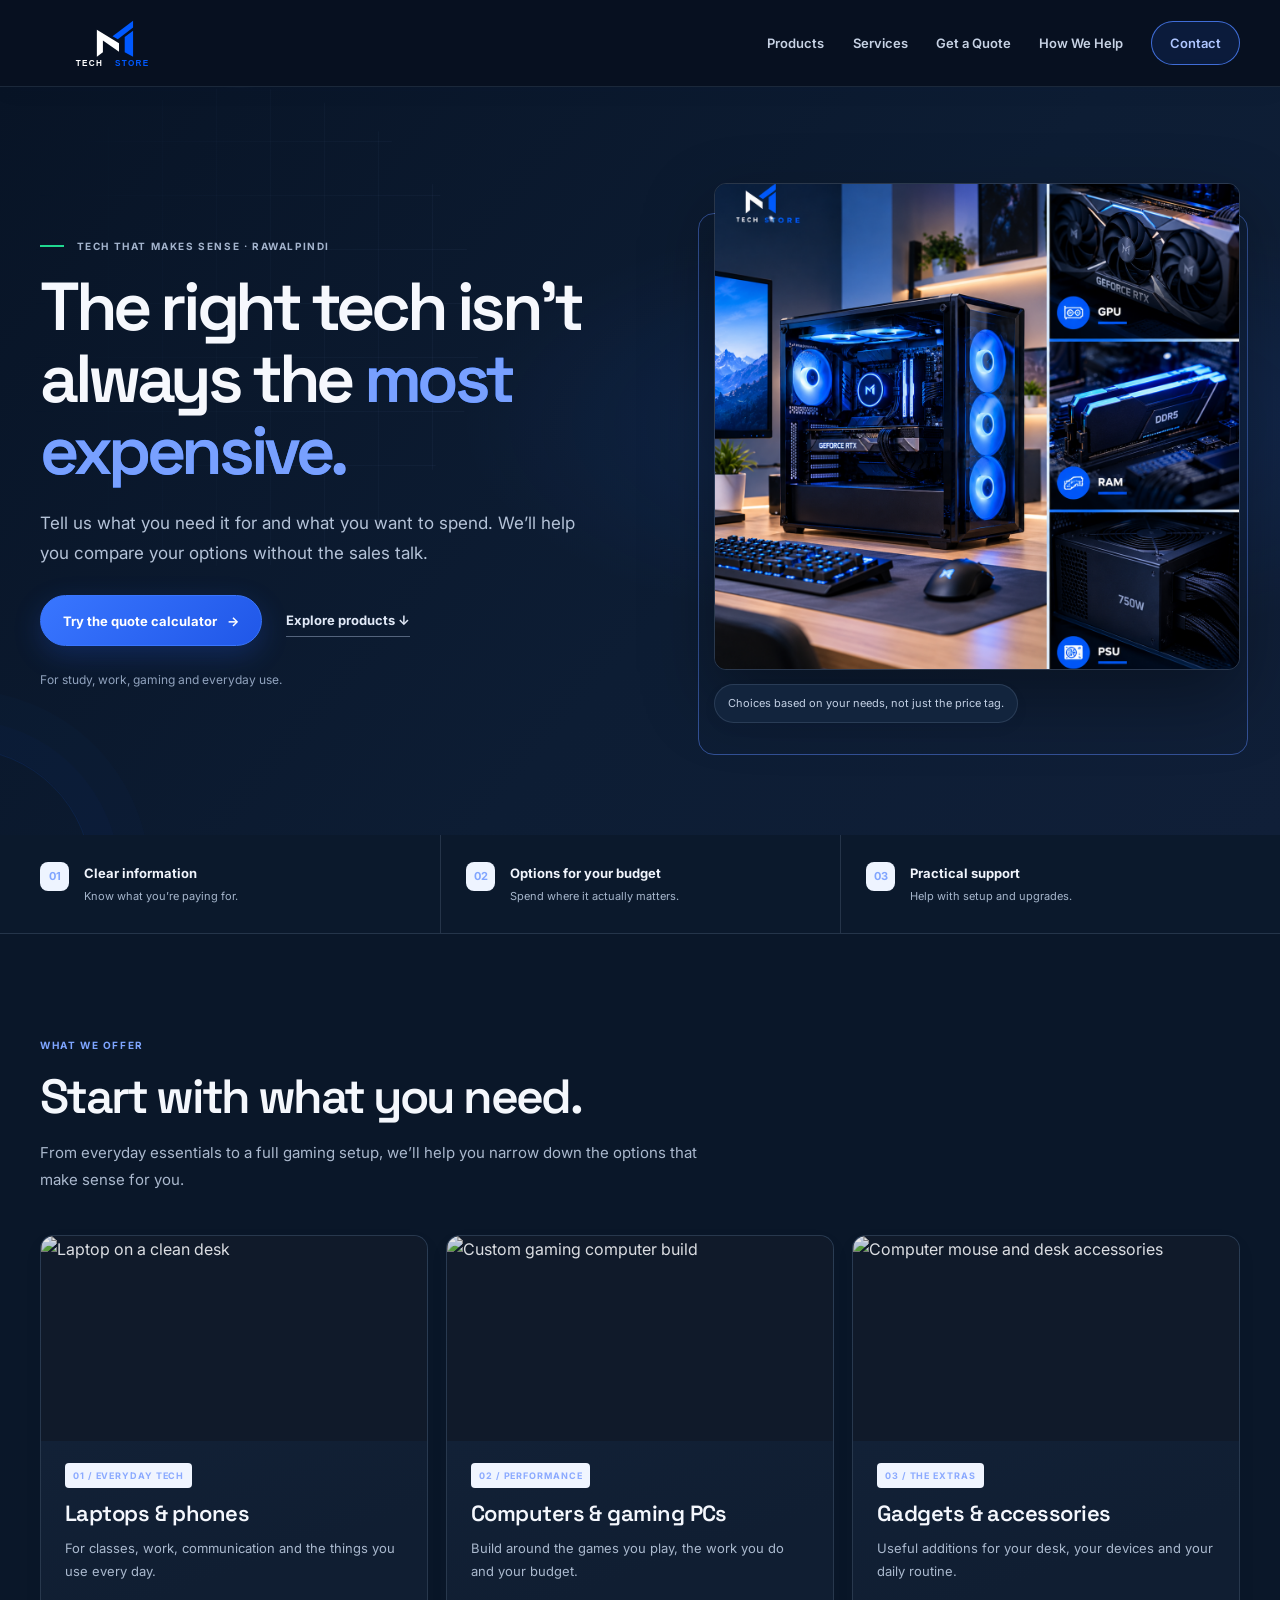
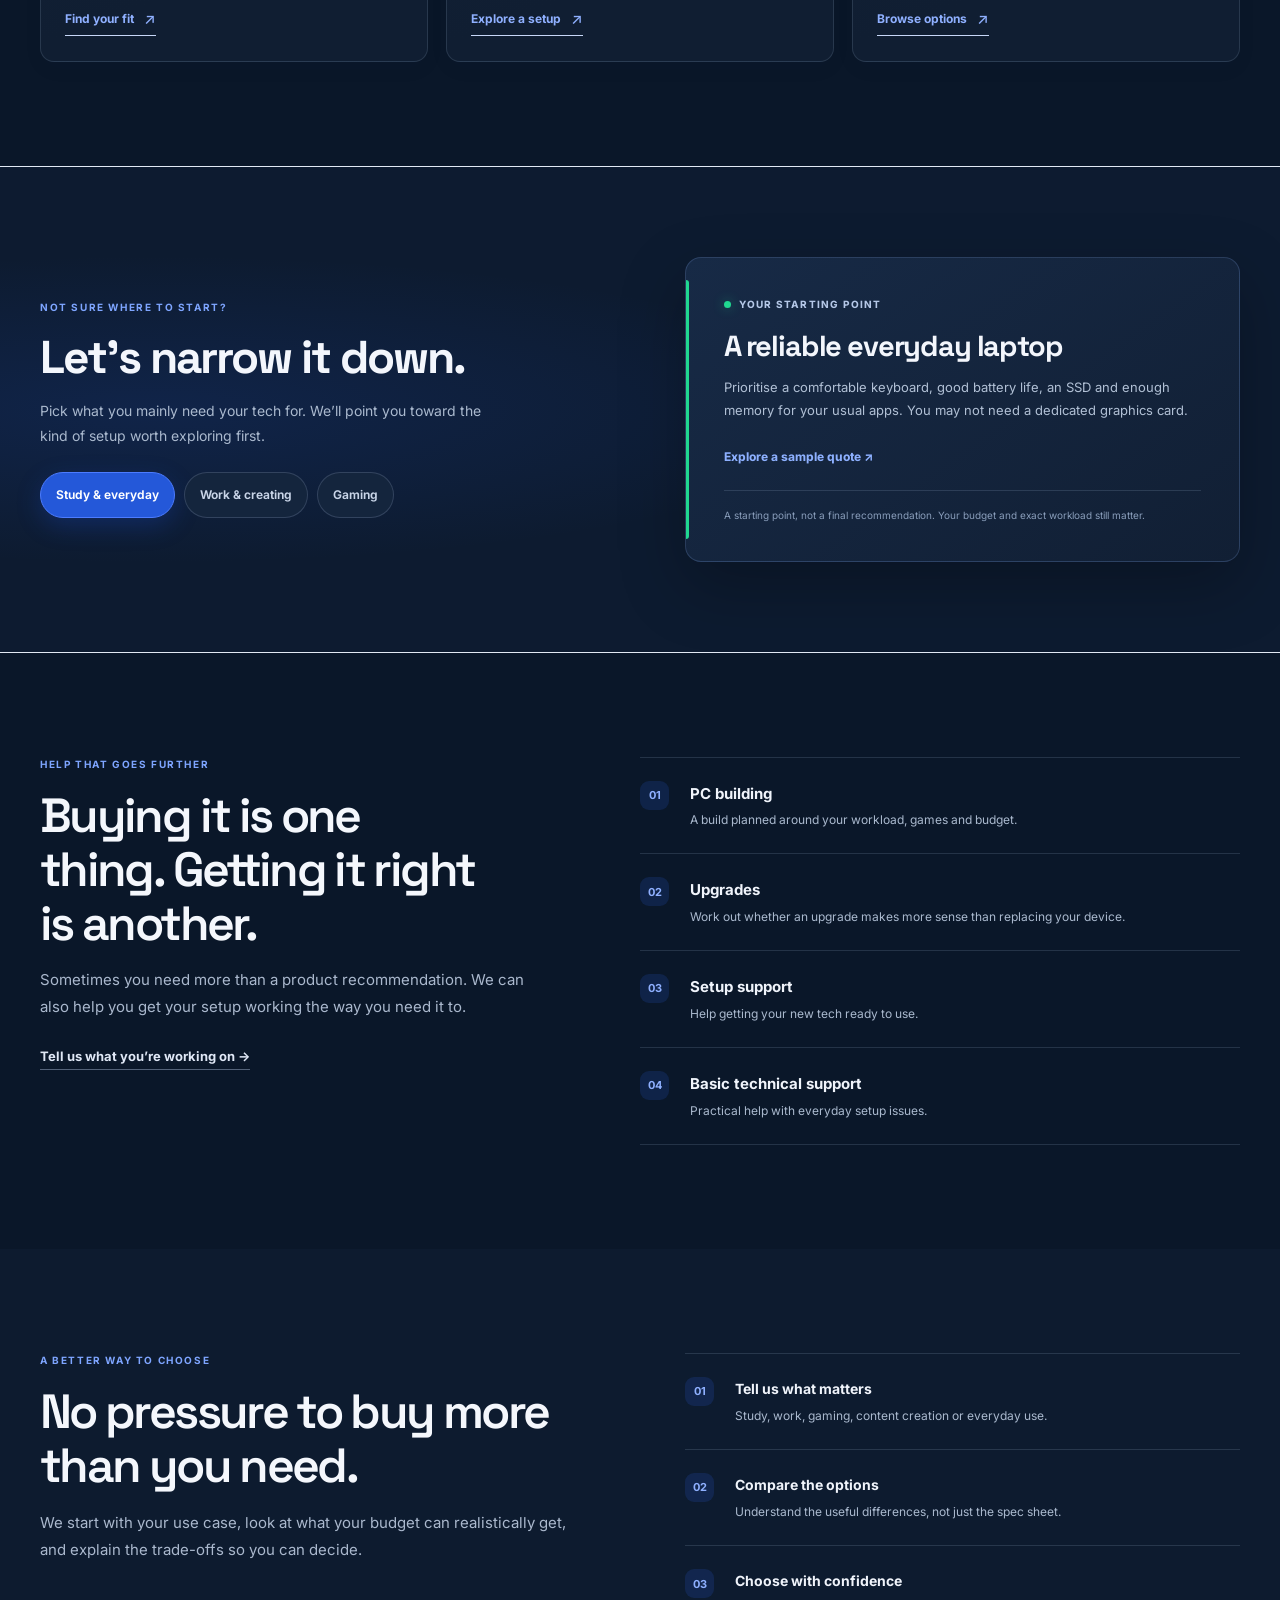
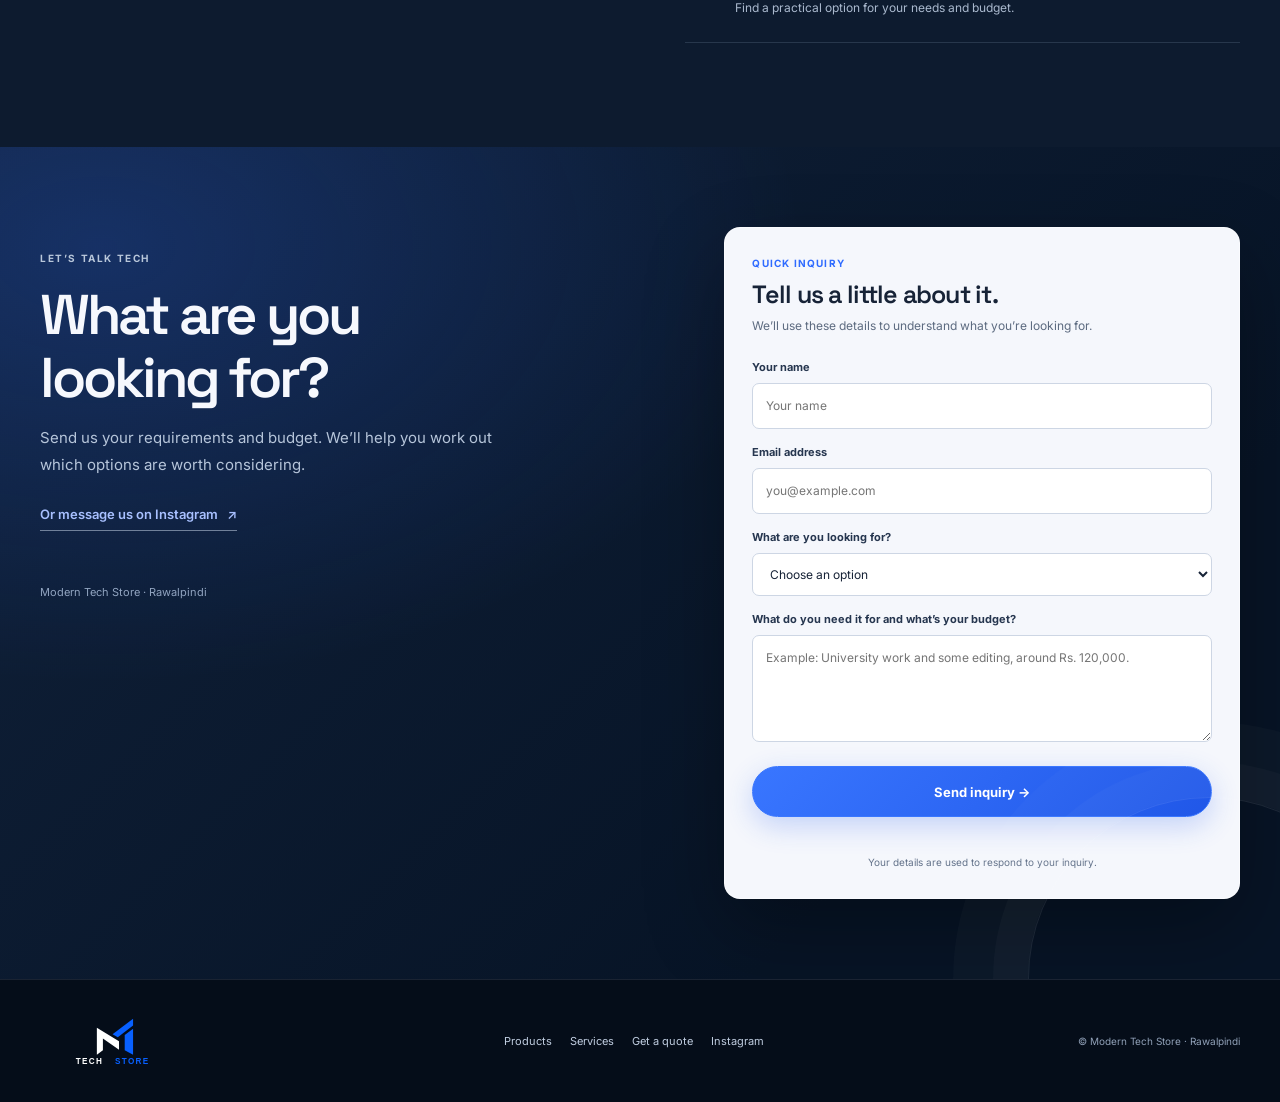
==== commit 8441071c: "Use transparent geometric logo on homepage" ====
--- a/index.html
+++ b/index.html
@@ -8,7 +8,7 @@
   <meta property="og:title" content="Modern Tech Store | The Right Tech for Your Needs & Budget">
   <meta property="og:description" content="Practical tech options and straightforward advice for different needs and budgets.">
   <title>Modern Tech Store | The Right Tech for Your Needs & Budget</title>
-  <link rel="icon" href="assets/modern-tech-store-logo.png" type="image/png">
+  <link rel="icon" href="assets/modern-tech-store-logo.svg" type="image/svg+xml">
   <link rel="preconnect" href="https://fonts.googleapis.com">
   <link rel="preconnect" href="https://fonts.gstatic.com" crossorigin>
   <link href="https://fonts.googleapis.com/css2?family=Inter:wght@400;500;600;700&family=Space+Grotesk:wght@500;600;700&display=swap" rel="stylesheet">
@@ -17,7 +17,7 @@
 <body>
   <header class="site-header">
     <div class="container nav-wrap">
-      <a class="brand" href="#top" aria-label="Modern Tech Store home"><img src="assets/modern-tech-store-logo.png" alt="Modern Tech Store"></a>
+      <a class="brand" href="#top" aria-label="Modern Tech Store home"><img src="assets/modern-tech-store-logo.svg" alt="Modern Tech Store"></a>
       <button class="menu-toggle" type="button" aria-label="Open navigation" aria-expanded="false"><span></span><span></span><span></span></button>
       <nav class="nav" aria-label="Main navigation">
         <a href="#products">Products</a><a href="#services">Services</a><a href="quote.html">Get a Quote</a><a href="#why-us">How We Help</a><a href="#contact" class="nav-cta">Contact</a>
@@ -169,7 +169,7 @@
     </section>
   </main>
   <footer><div class="container footer-wrap">
-    <a class="footer-brand" href="#top"><img src="assets/modern-tech-store-logo.png" alt="Modern Tech Store"></a>
+    <a class="footer-brand" href="#top"><img src="assets/modern-tech-store-logo.svg" alt="Modern Tech Store"></a>
     <nav class="footer-links" aria-label="Footer navigation"><a href="#products">Products</a><a href="#services">Services</a><a href="quote.html">Get a quote</a><a href="https://www.instagram.com/the_modern_tech_store/" target="_blank" rel="noopener noreferrer">Instagram</a></nav>
     <p>© Modern Tech Store · Rawalpindi</p>
   </div></footer>
--- a/styles.css
+++ b/styles.css
@@ -504,3 +504,11 @@
   .brand img,.footer-brand img{max-height:58px}
   .footer-brand{width:124px;height:58px}
 }
+
+
+/* Preserve the original supplied logo proportions and transparent background */
+.brand,.footer-brand{background:transparent!important;border:0!important;box-shadow:none!important;border-radius:0!important;padding:0!important;overflow:visible}
+.brand{width:150px;height:72px;min-width:150px}
+.footer-brand{width:150px;height:72px;min-width:0}
+.brand img,.footer-brand img{display:block;width:100%;height:100%;max-height:72px;object-fit:contain;background:transparent!important;border:0!important;border-radius:0!important;box-shadow:none!important}
+@media(max-width:700px){.brand{width:124px;height:58px;min-width:124px}.brand img,.footer-brand img{max-height:58px}.footer-brand{width:124px;height:58px}}
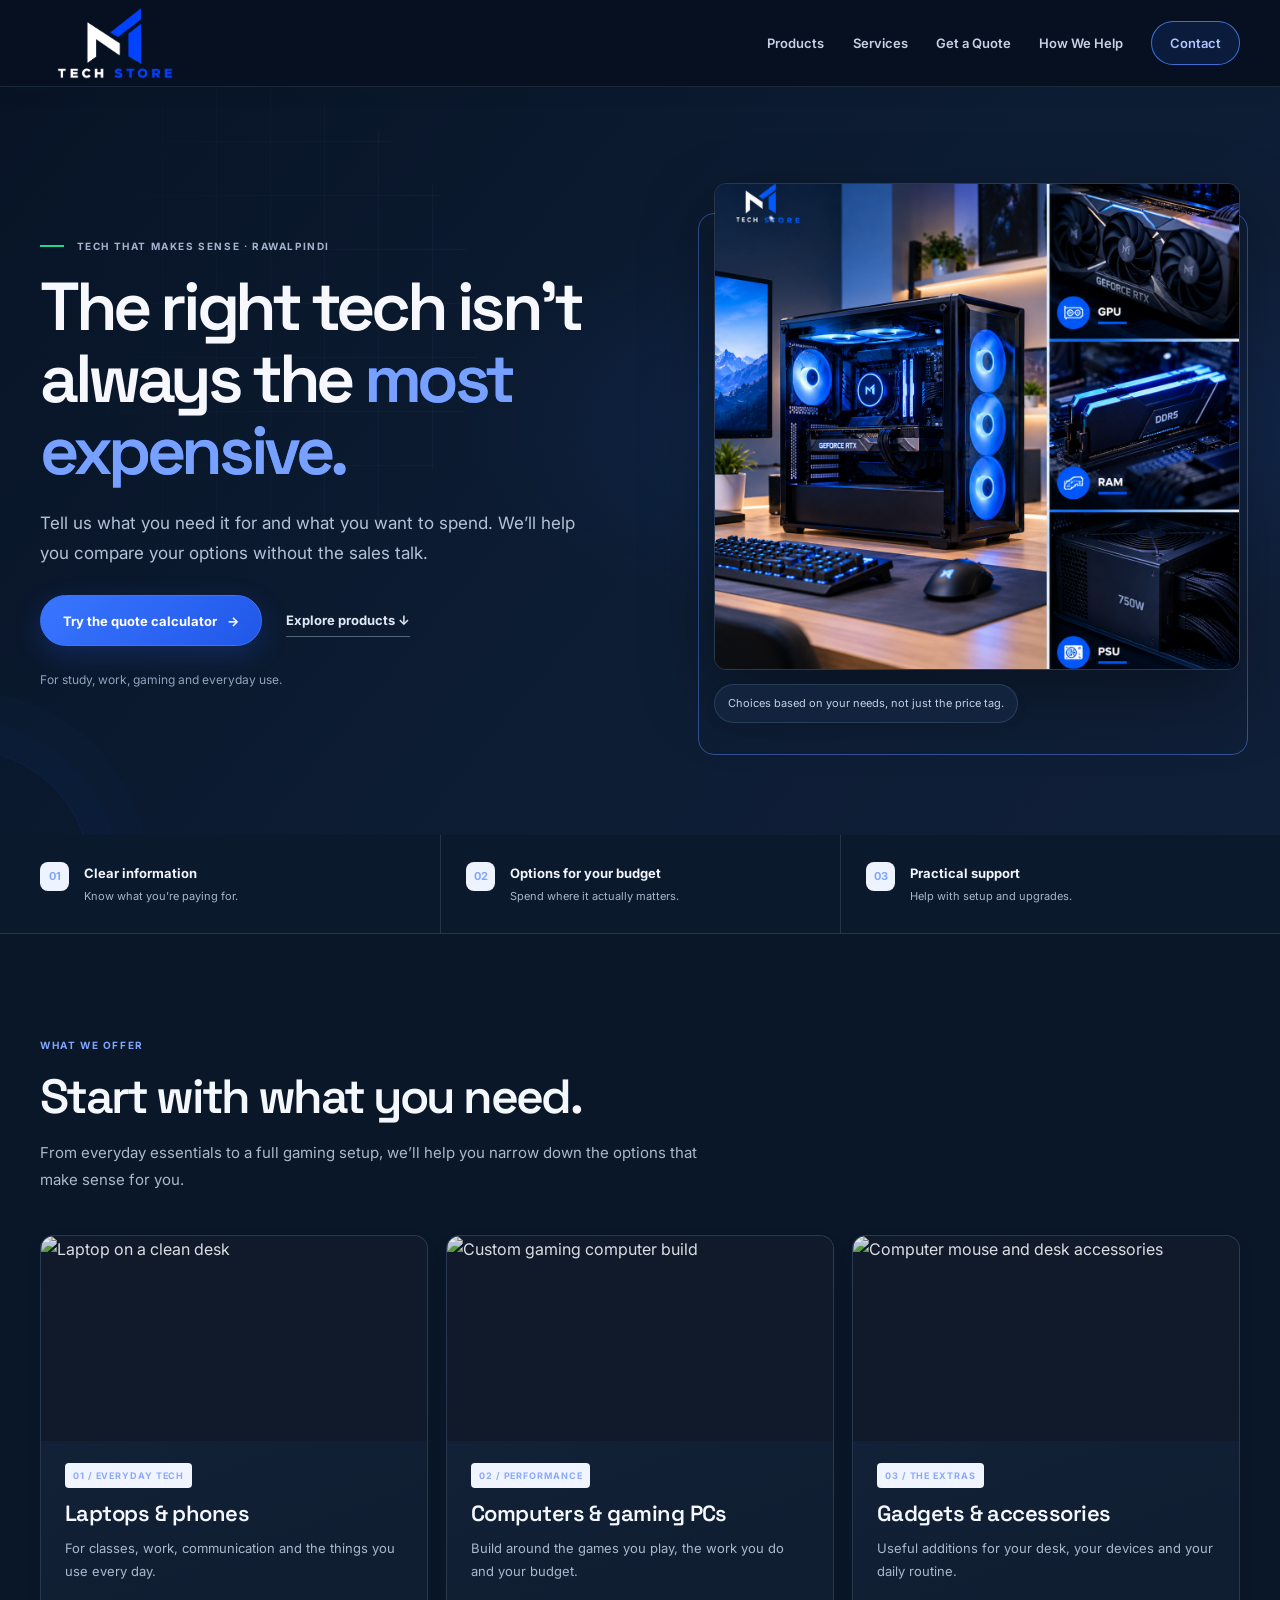
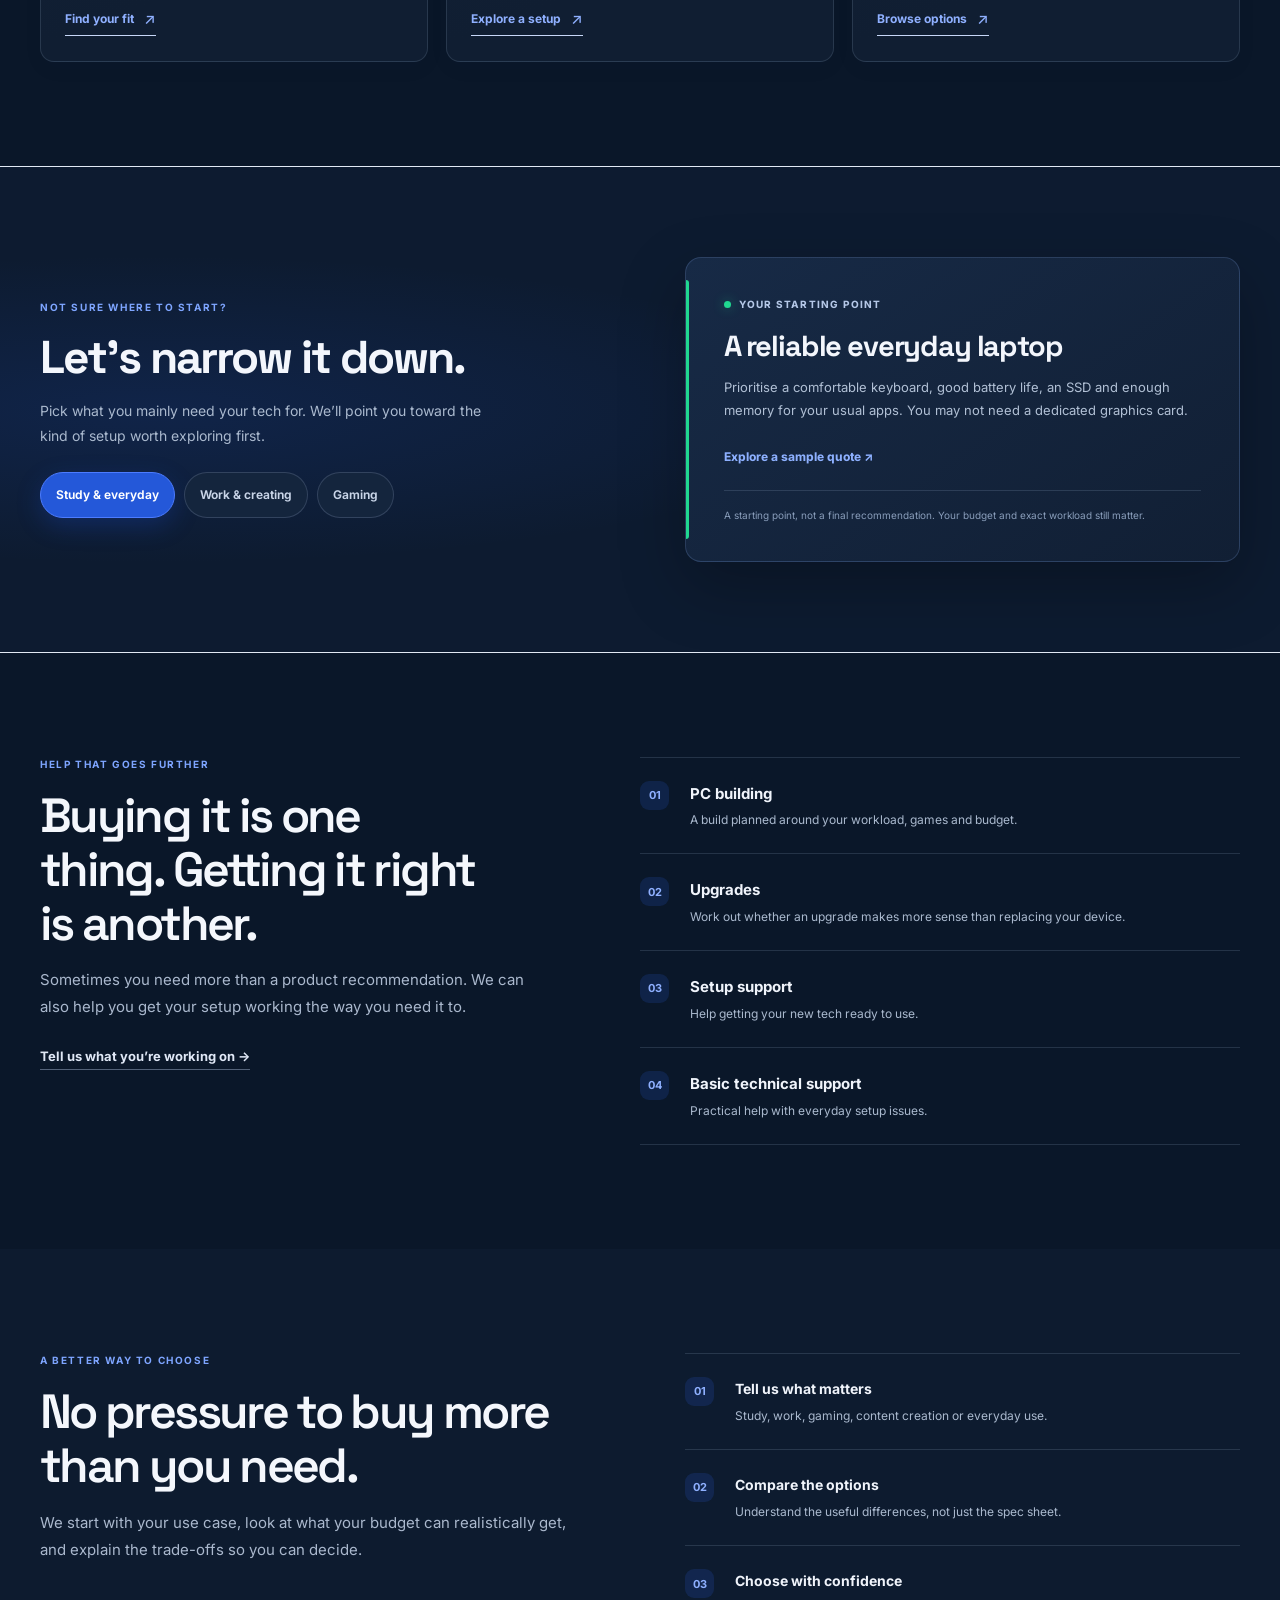
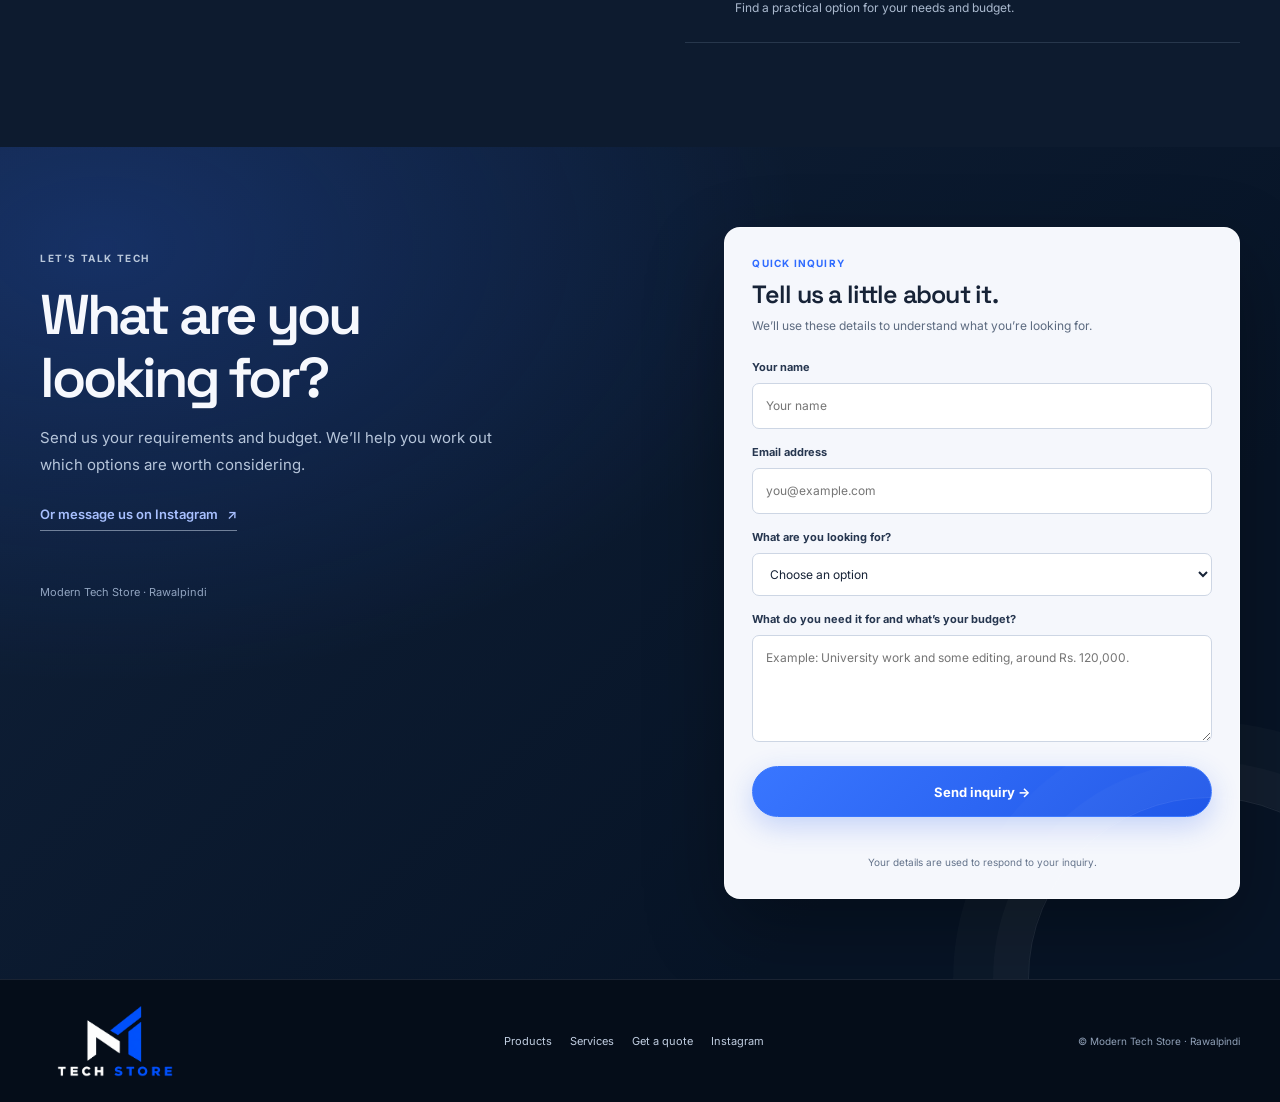
==== commit c5c13711: "Use cleaned transparent logo on homepage" ====
--- a/index.html
+++ b/index.html
@@ -8,7 +8,7 @@
   <meta property="og:title" content="Modern Tech Store | The Right Tech for Your Needs & Budget">
   <meta property="og:description" content="Practical tech options and straightforward advice for different needs and budgets.">
   <title>Modern Tech Store | The Right Tech for Your Needs & Budget</title>
-  <link rel="icon" href="assets/modern-tech-store-logo.svg" type="image/svg+xml">
+  <link rel="icon" href="assets/modern-tech-store-logo-clean.png" type="image/png">
   <link rel="preconnect" href="https://fonts.googleapis.com">
   <link rel="preconnect" href="https://fonts.gstatic.com" crossorigin>
   <link href="https://fonts.googleapis.com/css2?family=Inter:wght@400;500;600;700&family=Space+Grotesk:wght@500;600;700&display=swap" rel="stylesheet">
@@ -17,7 +17,7 @@
 <body>
   <header class="site-header">
     <div class="container nav-wrap">
-      <a class="brand" href="#top" aria-label="Modern Tech Store home"><img src="assets/modern-tech-store-logo.svg" alt="Modern Tech Store"></a>
+      <a class="brand" href="#top" aria-label="Modern Tech Store home"><img src="assets/modern-tech-store-logo-clean.png" alt="Modern Tech Store"></a>
       <button class="menu-toggle" type="button" aria-label="Open navigation" aria-expanded="false"><span></span><span></span><span></span></button>
       <nav class="nav" aria-label="Main navigation">
         <a href="#products">Products</a><a href="#services">Services</a><a href="quote.html">Get a Quote</a><a href="#why-us">How We Help</a><a href="#contact" class="nav-cta">Contact</a>
@@ -169,7 +169,7 @@
     </section>
   </main>
   <footer><div class="container footer-wrap">
-    <a class="footer-brand" href="#top"><img src="assets/modern-tech-store-logo.svg" alt="Modern Tech Store"></a>
+    <a class="footer-brand" href="#top"><img src="assets/modern-tech-store-logo-clean.png" alt="Modern Tech Store"></a>
     <nav class="footer-links" aria-label="Footer navigation"><a href="#products">Products</a><a href="#services">Services</a><a href="quote.html">Get a quote</a><a href="https://www.instagram.com/the_modern_tech_store/" target="_blank" rel="noopener noreferrer">Instagram</a></nav>
     <p>© Modern Tech Store · Rawalpindi</p>
   </div></footer>
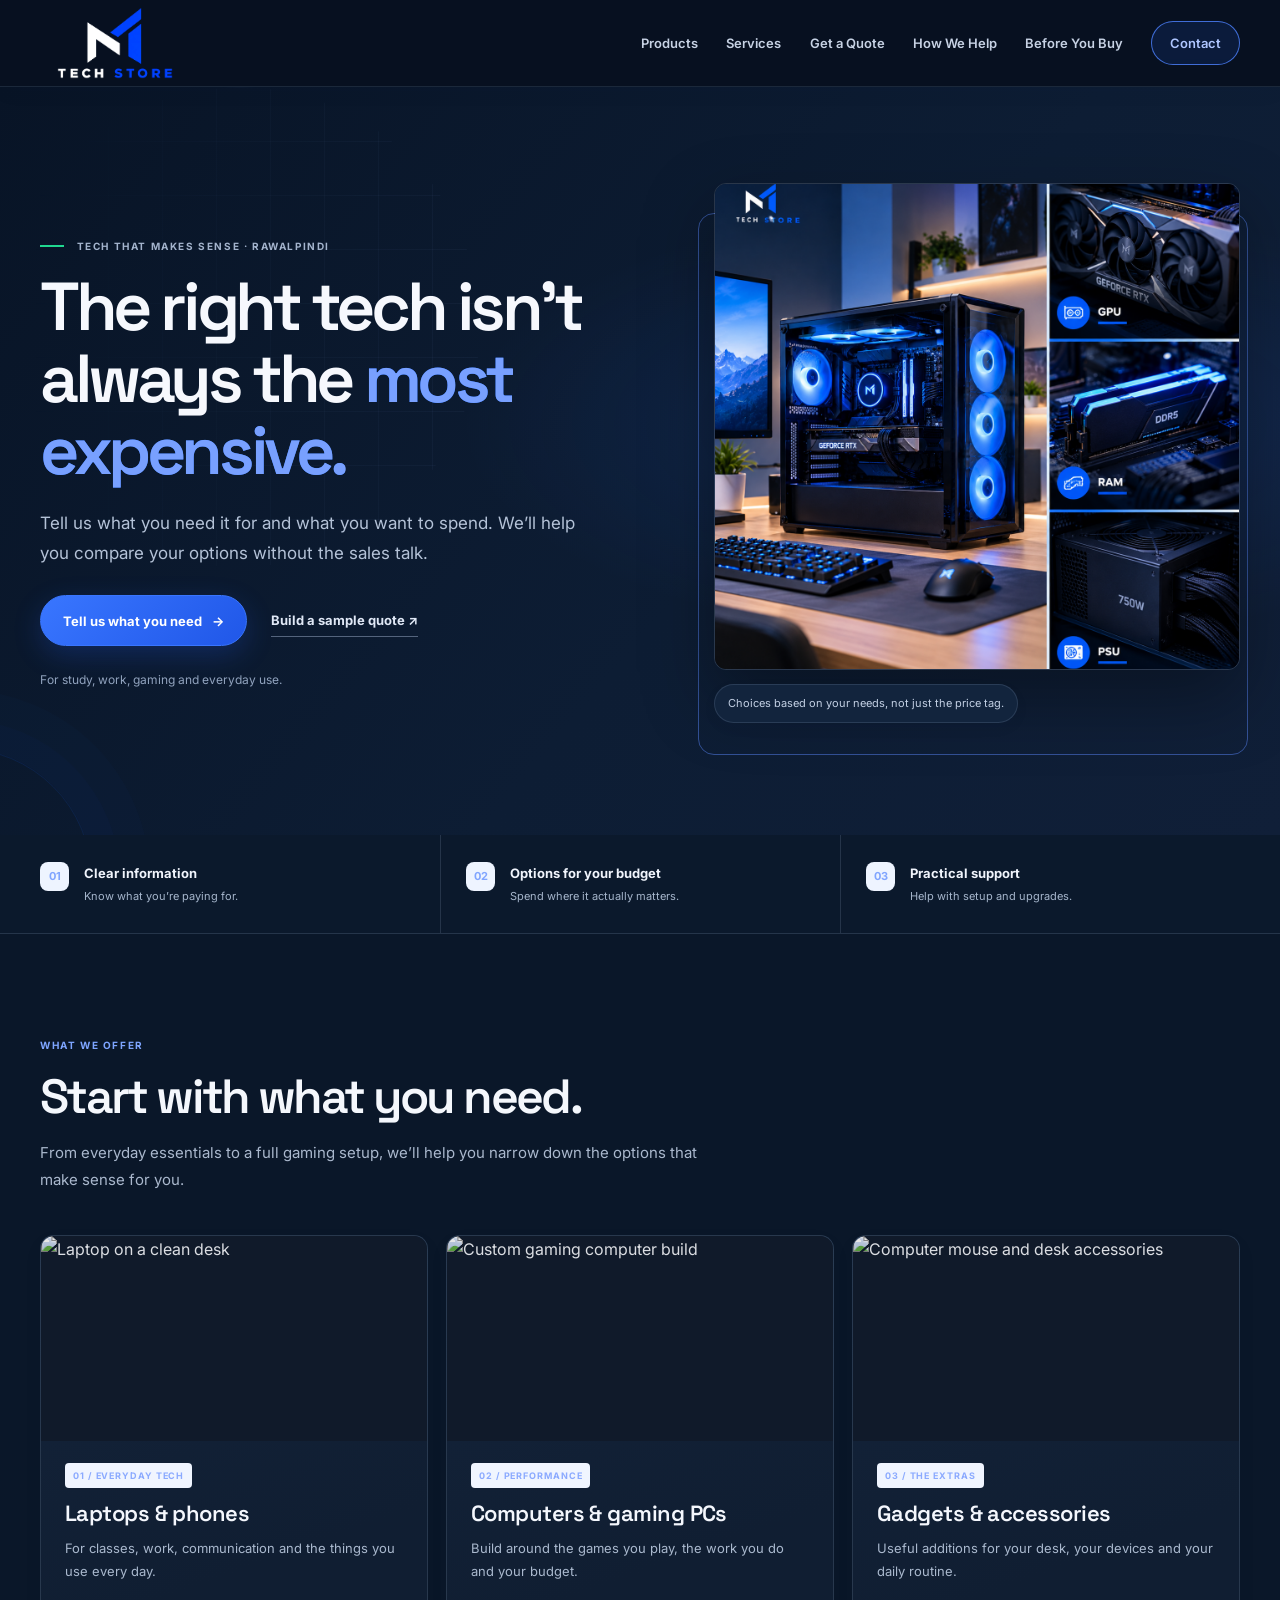
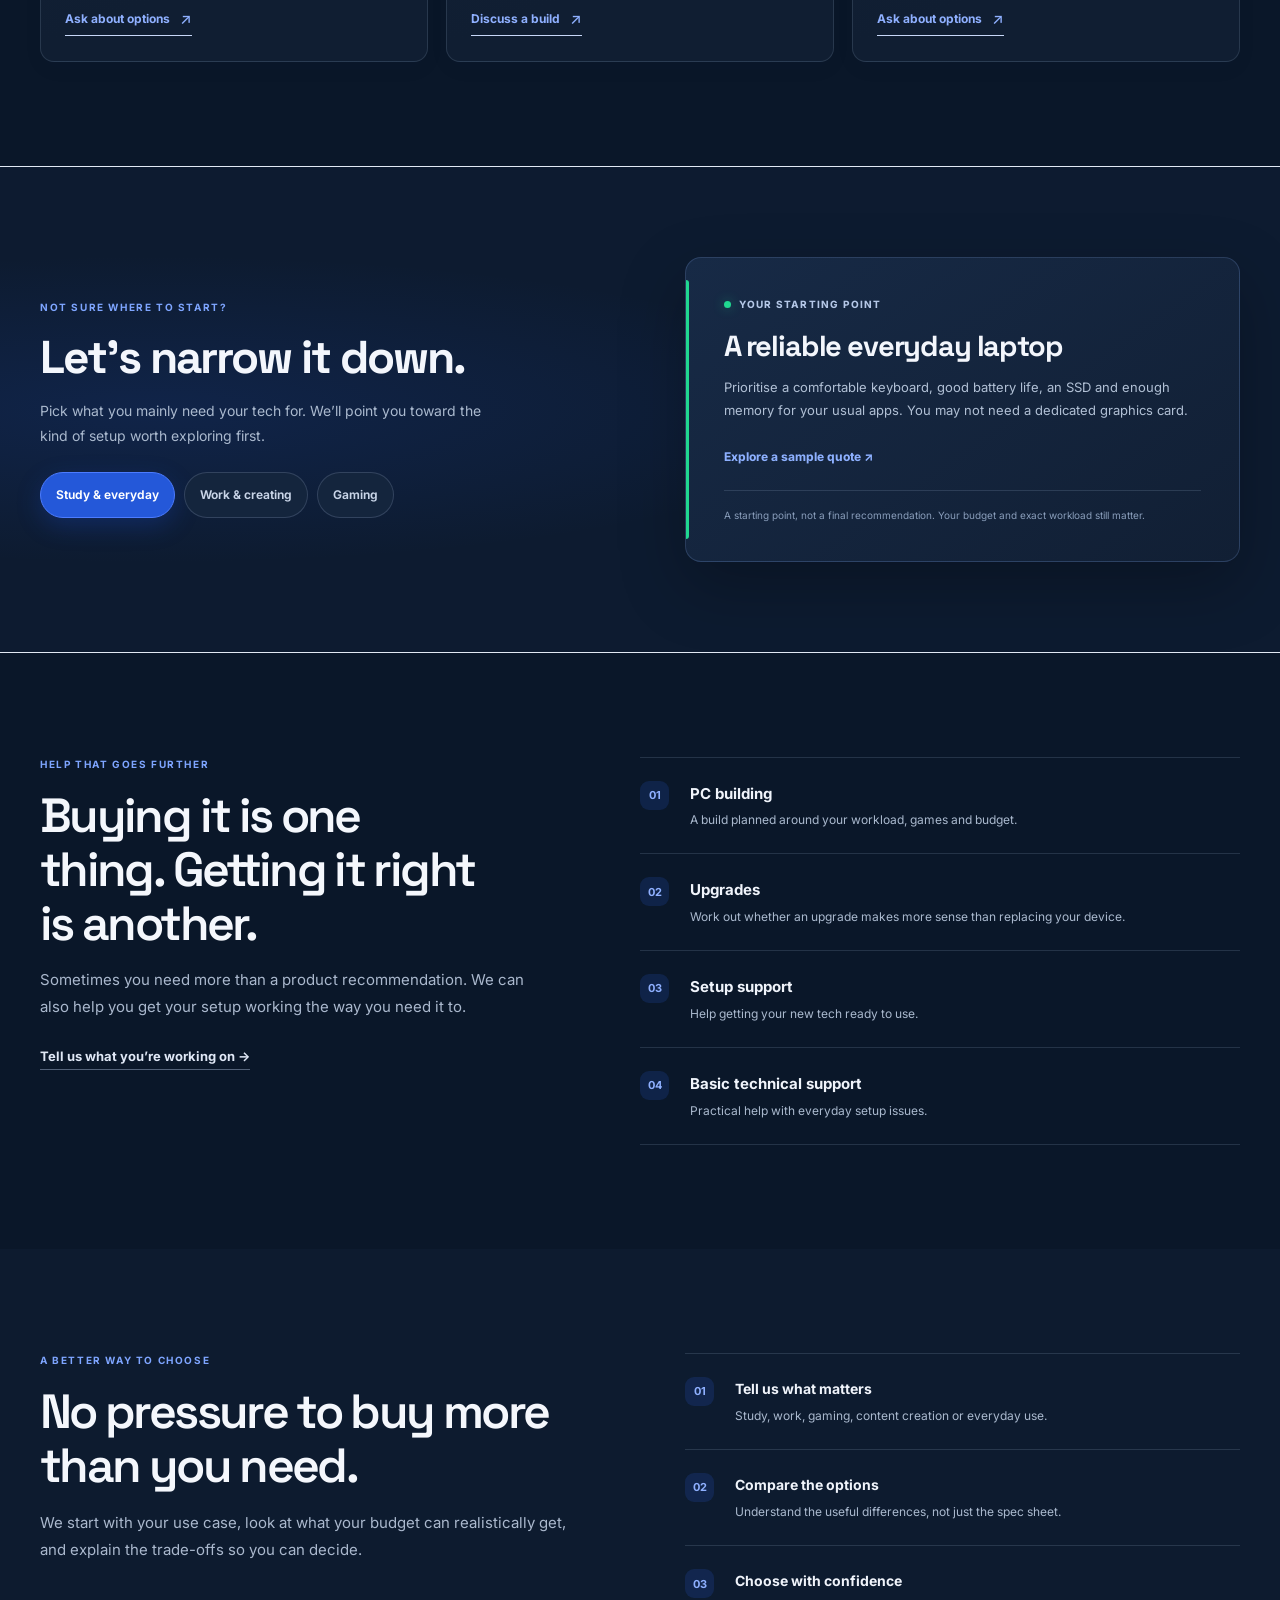
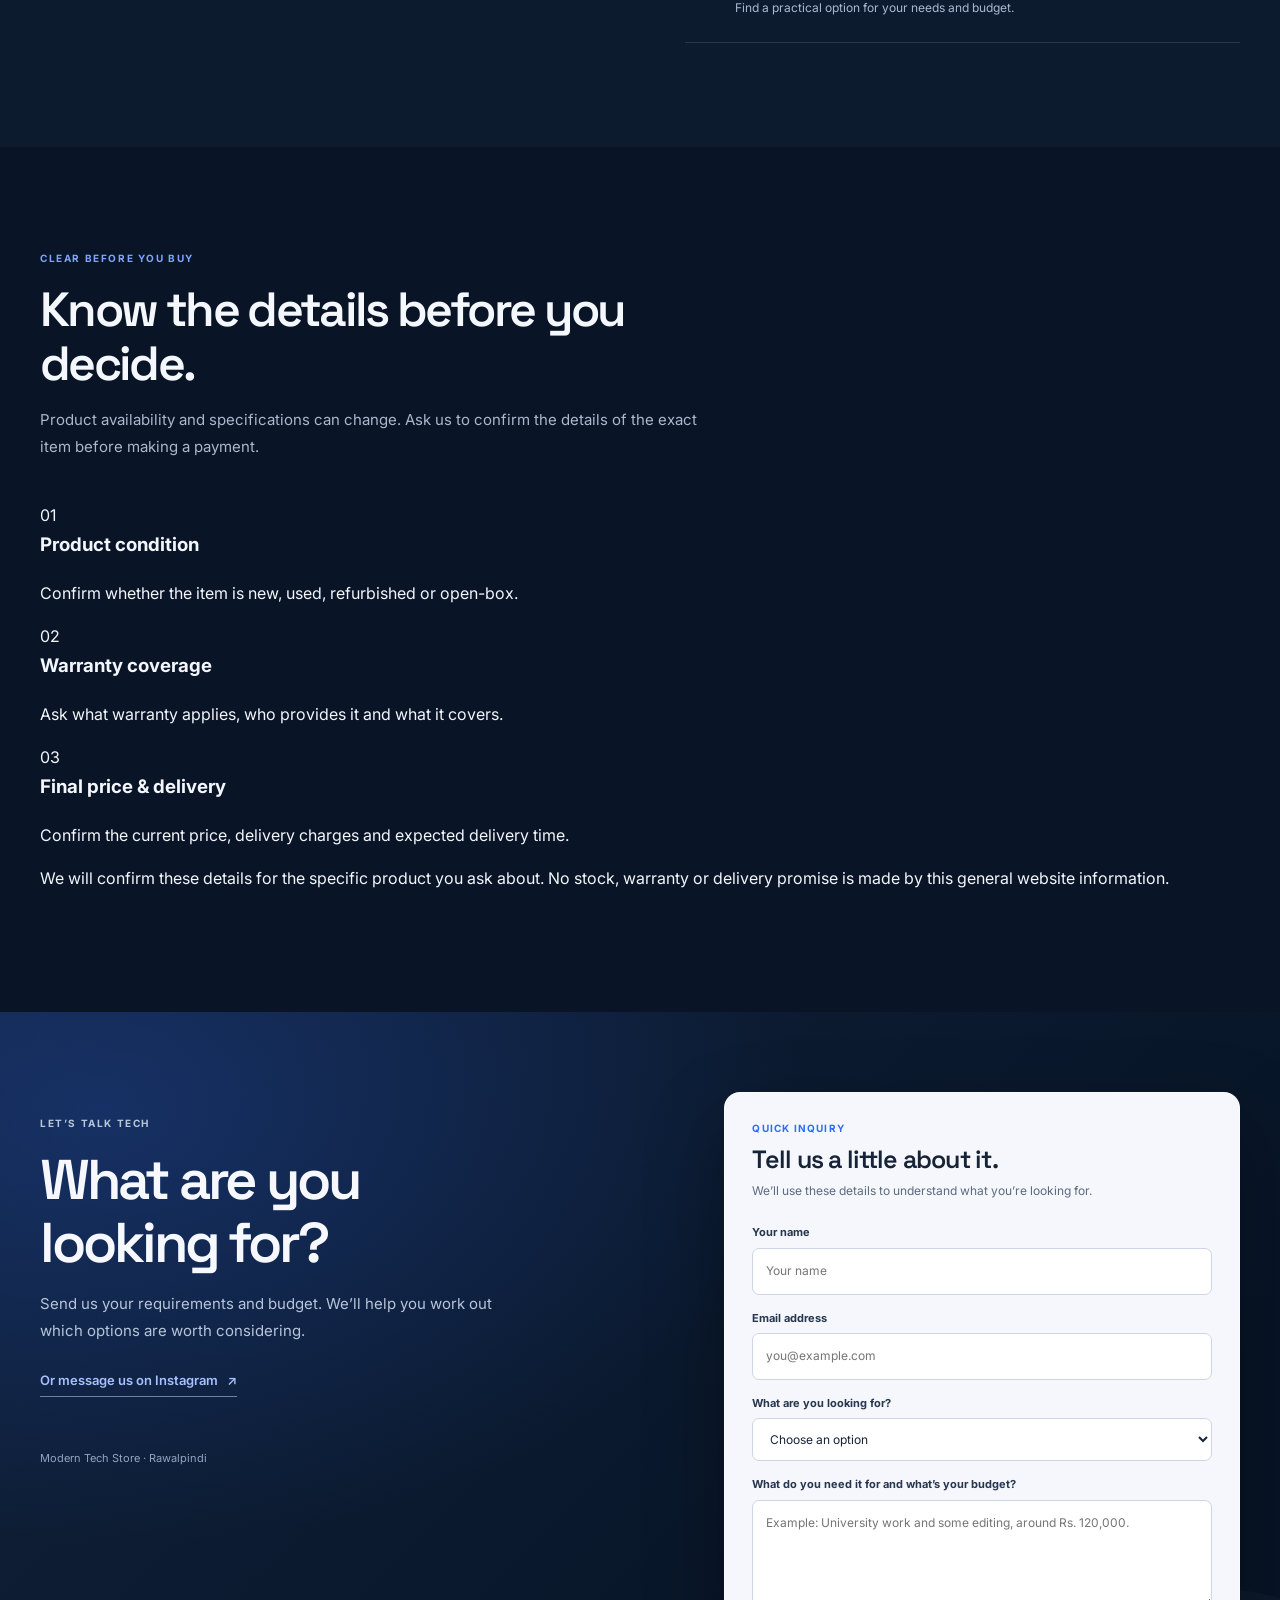
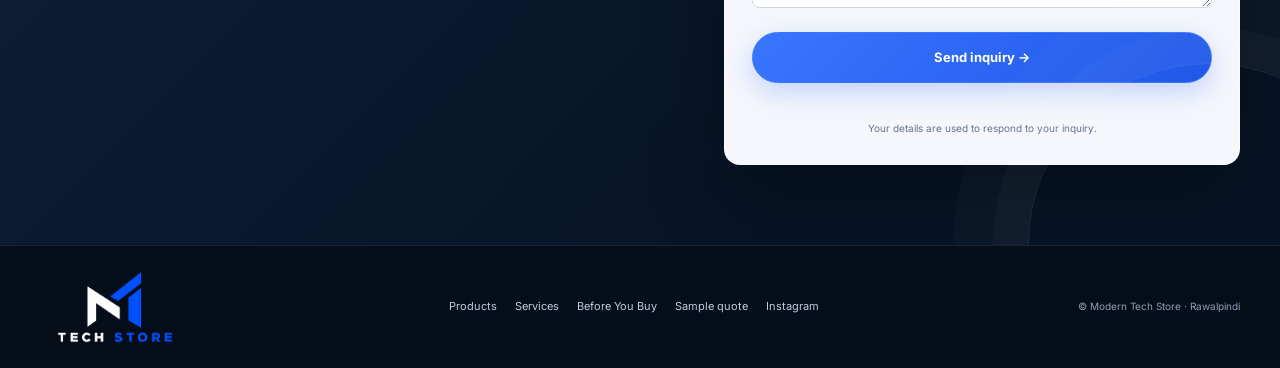
==== commit e0b28ed0: "Improve index.html for customer clarity and safe form compatibility" ====
--- a/index.html
+++ b/index.html
@@ -20,7 +20,7 @@
       <a class="brand" href="#top" aria-label="Modern Tech Store home"><img src="assets/modern-tech-store-logo-clean.png" alt="Modern Tech Store"></a>
       <button class="menu-toggle" type="button" aria-label="Open navigation" aria-expanded="false"><span></span><span></span><span></span></button>
       <nav class="nav" aria-label="Main navigation">
-        <a href="#products">Products</a><a href="#services">Services</a><a href="quote.html">Get a Quote</a><a href="#why-us">How We Help</a><a href="#contact" class="nav-cta">Contact</a>
+        <a href="#products">Products</a><a href="#services">Services</a><a href="quote.html">Get a Quote</a><a href="#why-us">How We Help</a><a href="#before-you-order">Before You Buy</a><a href="#contact" class="nav-cta">Contact</a>
       </nav>
     </div>
   </header>
@@ -33,8 +33,8 @@
           <h1>The right tech isn’t always the <span>most expensive.</span></h1>
           <p class="hero-lead">Tell us what you need it for and what you want to spend. We’ll help you compare your options without the sales talk.</p>
           <div class="hero-actions">
-            <a class="btn btn-primary" href="quote.html">Try the quote calculator <span aria-hidden="true">→</span></a>
-            <a class="text-link" href="#products">Explore products <span aria-hidden="true">↓</span></a>
+            <a class="btn btn-primary" href="#contact">Tell us what you need <span aria-hidden="true">→</span></a>
+            <a class="text-link" href="quote.html">Build a sample quote <span aria-hidden="true">↗</span></a>
           </div>
           <p class="hero-footnote">For study, work, gaming and everyday use.</p>
         </div>
@@ -66,21 +66,21 @@
             <span class="product-label">01 / EVERYDAY TECH</span>
             <h3>Laptops &amp; phones</h3>
             <p>For classes, work, communication and the things you use every day.</p>
-            <span class="card-link">Find your fit <b aria-hidden="true">↗</b></span>
+            <span class="card-link">Ask about options <b aria-hidden="true">↗</b></span>
           </a>
           <a class="product-card" href="quote.html">
             <div class="product-photo"><img src="https://images.unsplash.com/photo-1587202372775-e229f172b9d7?auto=format&fit=crop&w=900&q=85" alt="Custom gaming computer build" loading="lazy"></div>
             <span class="product-label">02 / PERFORMANCE</span>
             <h3>Computers &amp; gaming PCs</h3>
             <p>Build around the games you play, the work you do and your budget.</p>
-            <span class="card-link">Explore a setup <b aria-hidden="true">↗</b></span>
+            <span class="card-link">Discuss a build <b aria-hidden="true">↗</b></span>
           </a>
           <a class="product-card" href="quote.html">
             <div class="product-photo"><img src="https://images.unsplash.com/photo-1527814050087-3793815479db?auto=format&fit=crop&w=900&q=85" alt="Computer mouse and desk accessories" loading="lazy"></div>
             <span class="product-label">03 / THE EXTRAS</span>
             <h3>Gadgets &amp; accessories</h3>
             <p>Useful additions for your desk, your devices and your daily routine.</p>
-            <span class="card-link">Browse options <b aria-hidden="true">↗</b></span>
+            <span class="card-link">Ask about options <b aria-hidden="true">↗</b></span>
           </a>
         </div>
       </div>
@@ -140,6 +140,22 @@
       </div>
     </section>
 
+    <section class="section preorder-section" id="before-you-order">
+      <div class="container">
+        <div class="section-heading">
+          <p class="eyebrow blue">CLEAR BEFORE YOU BUY</p>
+          <h2>Know the details before you decide.</h2>
+          <p>Product availability and specifications can change. Ask us to confirm the details of the exact item before making a payment.</p>
+        </div>
+        <div class="preorder-grid">
+          <article class="preorder-card"><span>01</span><h3>Product condition</h3><p>Confirm whether the item is new, used, refurbished or open-box.</p></article>
+          <article class="preorder-card"><span>02</span><h3>Warranty coverage</h3><p>Ask what warranty applies, who provides it and what it covers.</p></article>
+          <article class="preorder-card"><span>03</span><h3>Final price & delivery</h3><p>Confirm the current price, delivery charges and expected delivery time.</p></article>
+        </div>
+        <p class="preorder-note">We will confirm these details for the specific product you ask about. No stock, warranty or delivery promise is made by this general website information.</p>
+      </div>
+    </section>
+
     <section class="contact-section" id="contact">
       <div class="container contact-grid">
         <div class="contact-copy">
@@ -170,7 +186,7 @@
   </main>
   <footer><div class="container footer-wrap">
     <a class="footer-brand" href="#top"><img src="assets/modern-tech-store-logo-clean.png" alt="Modern Tech Store"></a>
-    <nav class="footer-links" aria-label="Footer navigation"><a href="#products">Products</a><a href="#services">Services</a><a href="quote.html">Get a quote</a><a href="https://www.instagram.com/the_modern_tech_store/" target="_blank" rel="noopener noreferrer">Instagram</a></nav>
+    <nav class="footer-links" aria-label="Footer navigation"><a href="#products">Products</a><a href="#services">Services</a><a href="#before-you-order">Before You Buy</a><a href="quote.html">Sample quote</a><a href="https://www.instagram.com/the_modern_tech_store/" target="_blank" rel="noopener noreferrer">Instagram</a></nav>
     <p>© Modern Tech Store · Rawalpindi</p>
   </div></footer>
   <script src="script.js"></script>
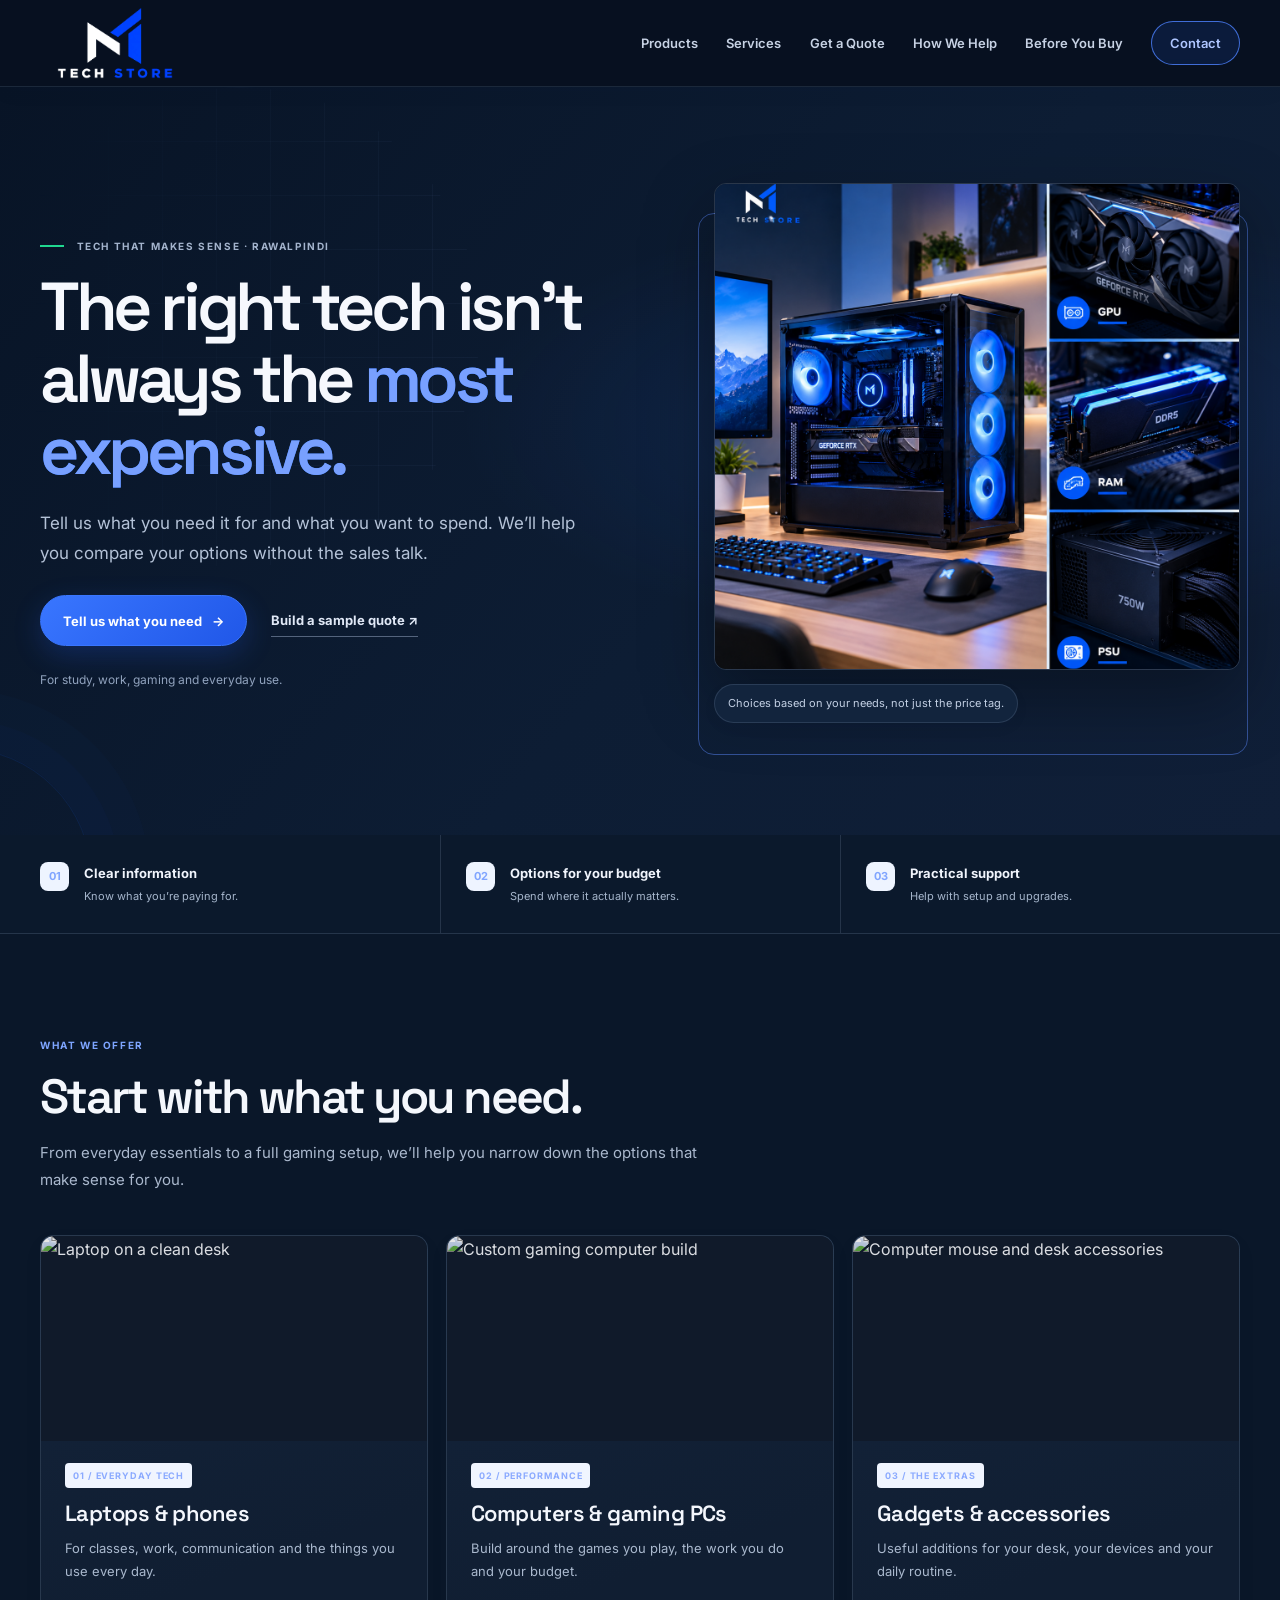
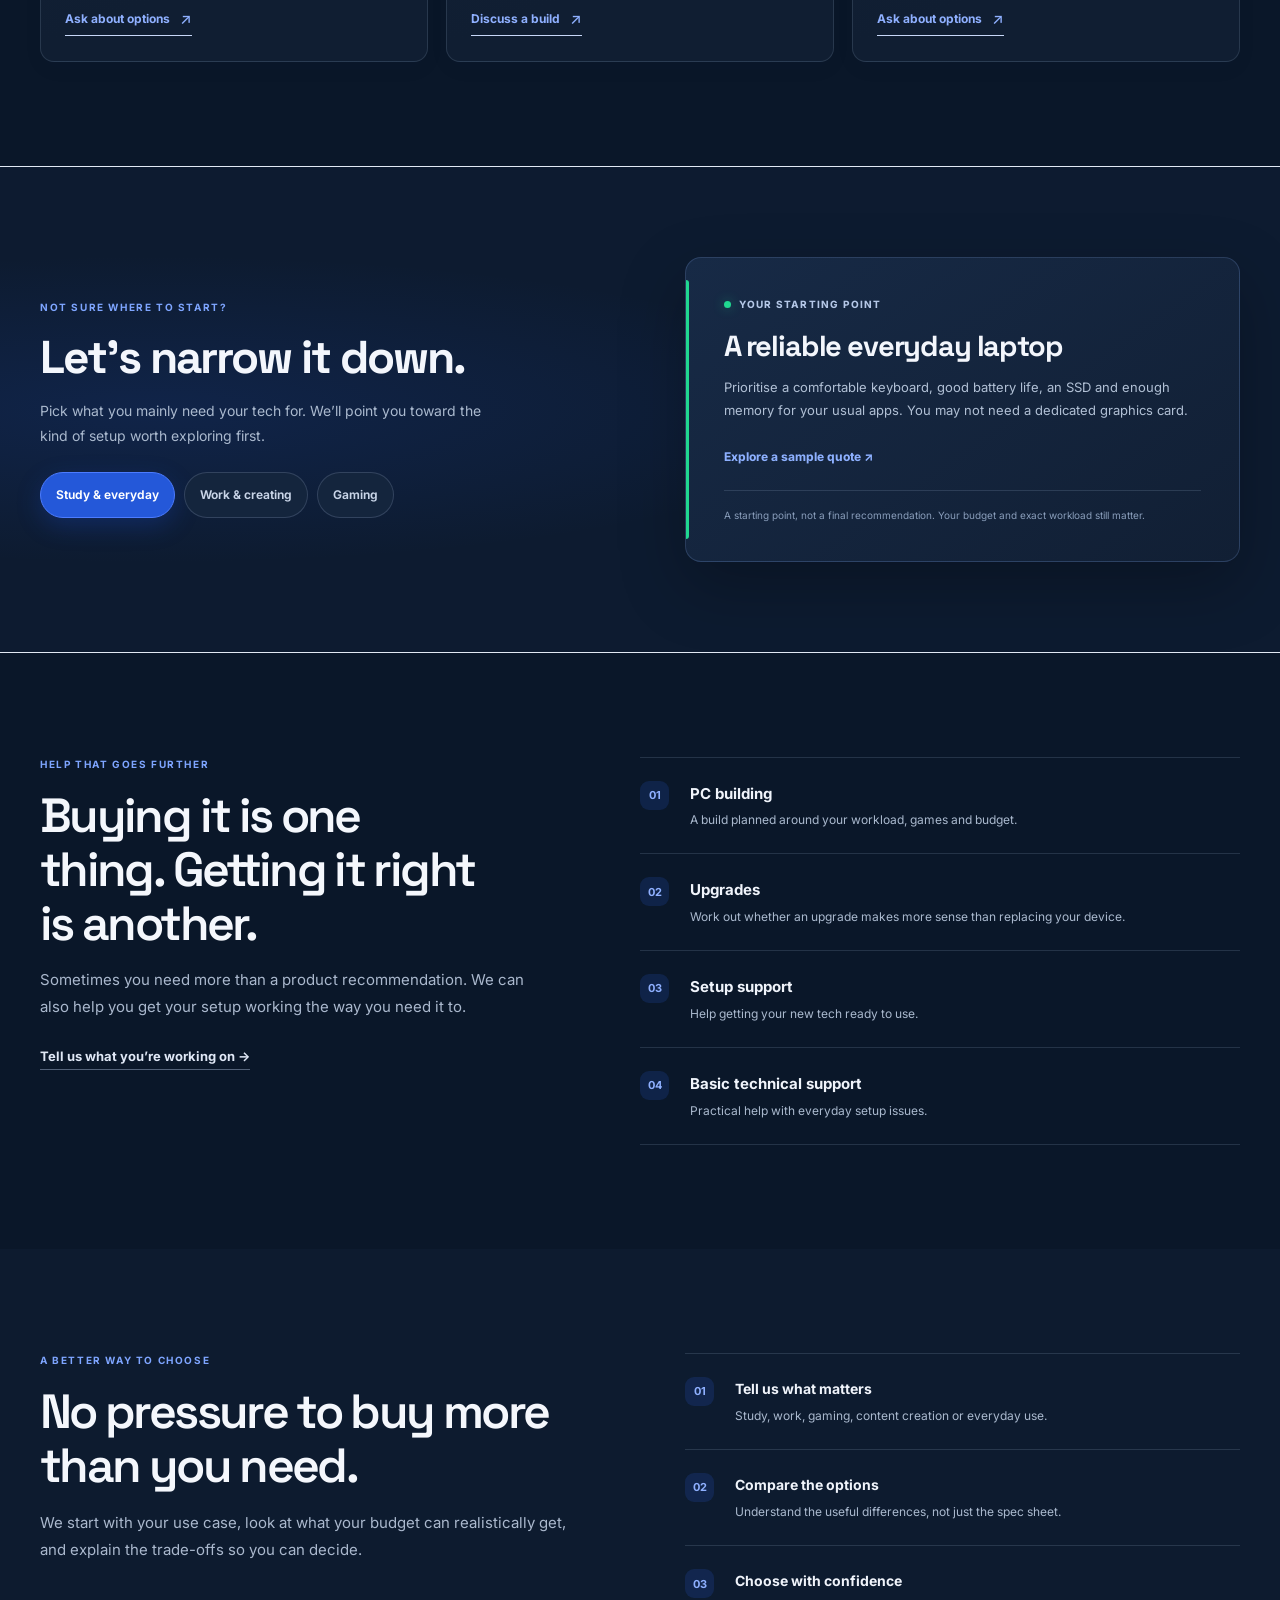
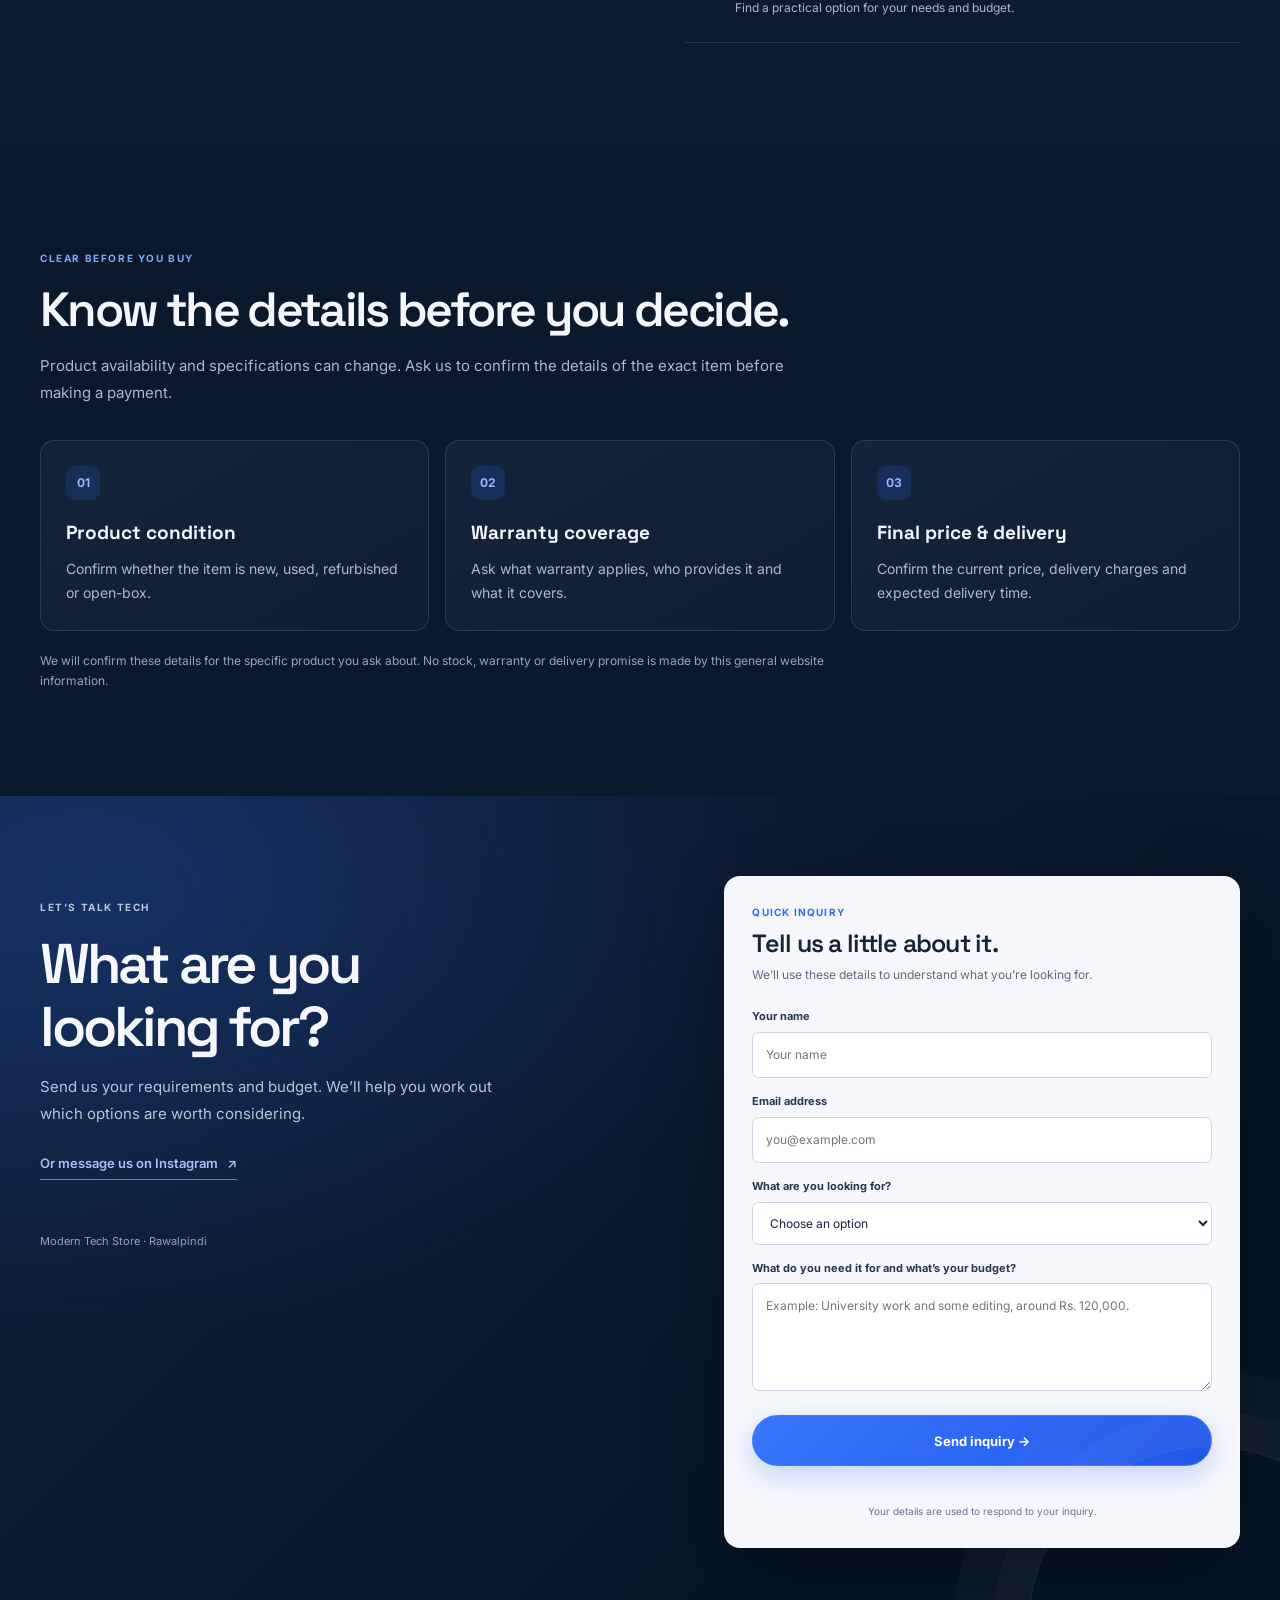
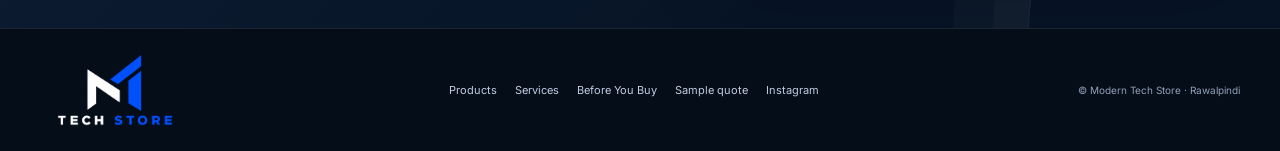
==== commit fd28c2a5: "Route product category cards to the inquiry form" ====
--- a/index.html
+++ b/index.html
@@ -61,21 +61,21 @@
           <p>From everyday essentials to a full gaming setup, we’ll help you narrow down the options that make sense for you.</p>
         </div>
         <div class="product-grid">
-          <a class="product-card" href="quote.html">
+          <a class="product-card" href="#contact">
             <div class="product-photo"><img src="https://images.unsplash.com/photo-1496181133206-80ce9b88a853?auto=format&fit=crop&w=900&q=85" alt="Laptop on a clean desk" loading="lazy"></div>
             <span class="product-label">01 / EVERYDAY TECH</span>
             <h3>Laptops &amp; phones</h3>
             <p>For classes, work, communication and the things you use every day.</p>
             <span class="card-link">Ask about options <b aria-hidden="true">↗</b></span>
           </a>
-          <a class="product-card" href="quote.html">
+          <a class="product-card" href="#contact">
             <div class="product-photo"><img src="https://images.unsplash.com/photo-1587202372775-e229f172b9d7?auto=format&fit=crop&w=900&q=85" alt="Custom gaming computer build" loading="lazy"></div>
             <span class="product-label">02 / PERFORMANCE</span>
             <h3>Computers &amp; gaming PCs</h3>
             <p>Build around the games you play, the work you do and your budget.</p>
             <span class="card-link">Discuss a build <b aria-hidden="true">↗</b></span>
           </a>
-          <a class="product-card" href="quote.html">
+          <a class="product-card" href="#contact">
             <div class="product-photo"><img src="https://images.unsplash.com/photo-1527814050087-3793815479db?auto=format&fit=crop&w=900&q=85" alt="Computer mouse and desk accessories" loading="lazy"></div>
             <span class="product-label">03 / THE EXTRAS</span>
             <h3>Gadgets &amp; accessories</h3>
--- a/styles.css
+++ b/styles.css
@@ -512,3 +512,15 @@
 .footer-brand{width:150px;height:72px;min-width:0}
 .brand img,.footer-brand img{display:block;width:100%;height:100%;max-height:72px;object-fit:contain;background:transparent!important;border:0!important;border-radius:0!important;box-shadow:none!important}
 @media(max-width:700px){.brand{width:124px;height:58px;min-width:124px}.brand img,.footer-brand img{max-height:58px}.footer-brand{width:124px;height:58px}}
+
+
+/* Customer clarity section */
+.preorder-section{background:#0B192C}
+.preorder-section .section-heading{max-width:760px;margin-bottom:34px}
+.preorder-grid{display:grid;grid-template-columns:repeat(3,minmax(0,1fr));gap:16px}
+.preorder-card{padding:25px;border:1px solid rgba(176,197,228,.16);border-radius:14px;background:linear-gradient(150deg,#14243B,#101E32)}
+.preorder-card>span{display:inline-flex;align-items:center;justify-content:center;width:34px;height:34px;margin-bottom:17px;border-radius:9px;background:rgba(47,107,255,.16);color:#9BB8FF;font-size:12px;font-weight:700}
+.preorder-card h3{margin:0 0 8px;color:#F3F6FC;font-family:"Space Grotesk",sans-serif;font-size:19px}
+.preorder-card p{margin:0;color:#AAB9CE;font-size:14px}
+.preorder-note{margin:20px 0 0;color:#93A5C0;font-size:12px;max-width:850px}
+@media(max-width:700px){.preorder-grid{grid-template-columns:1fr}.preorder-card{padding:21px}}
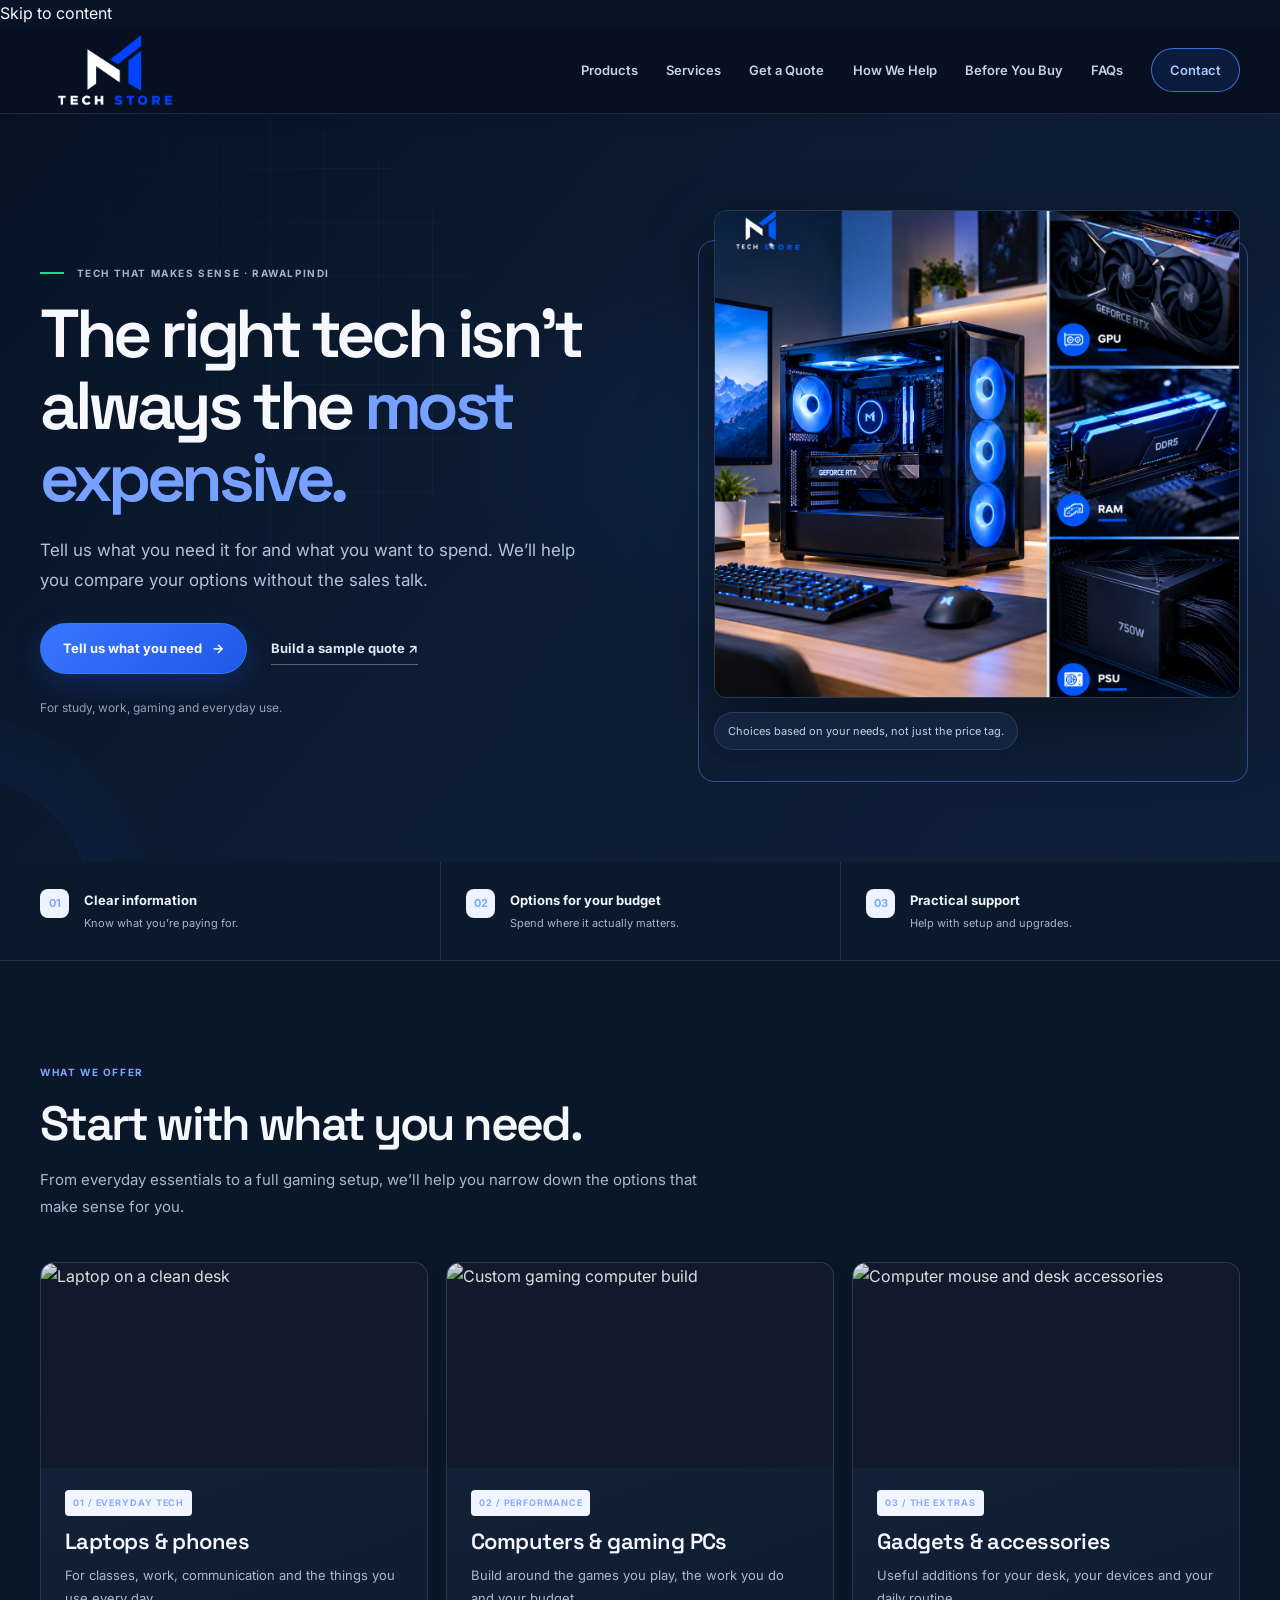
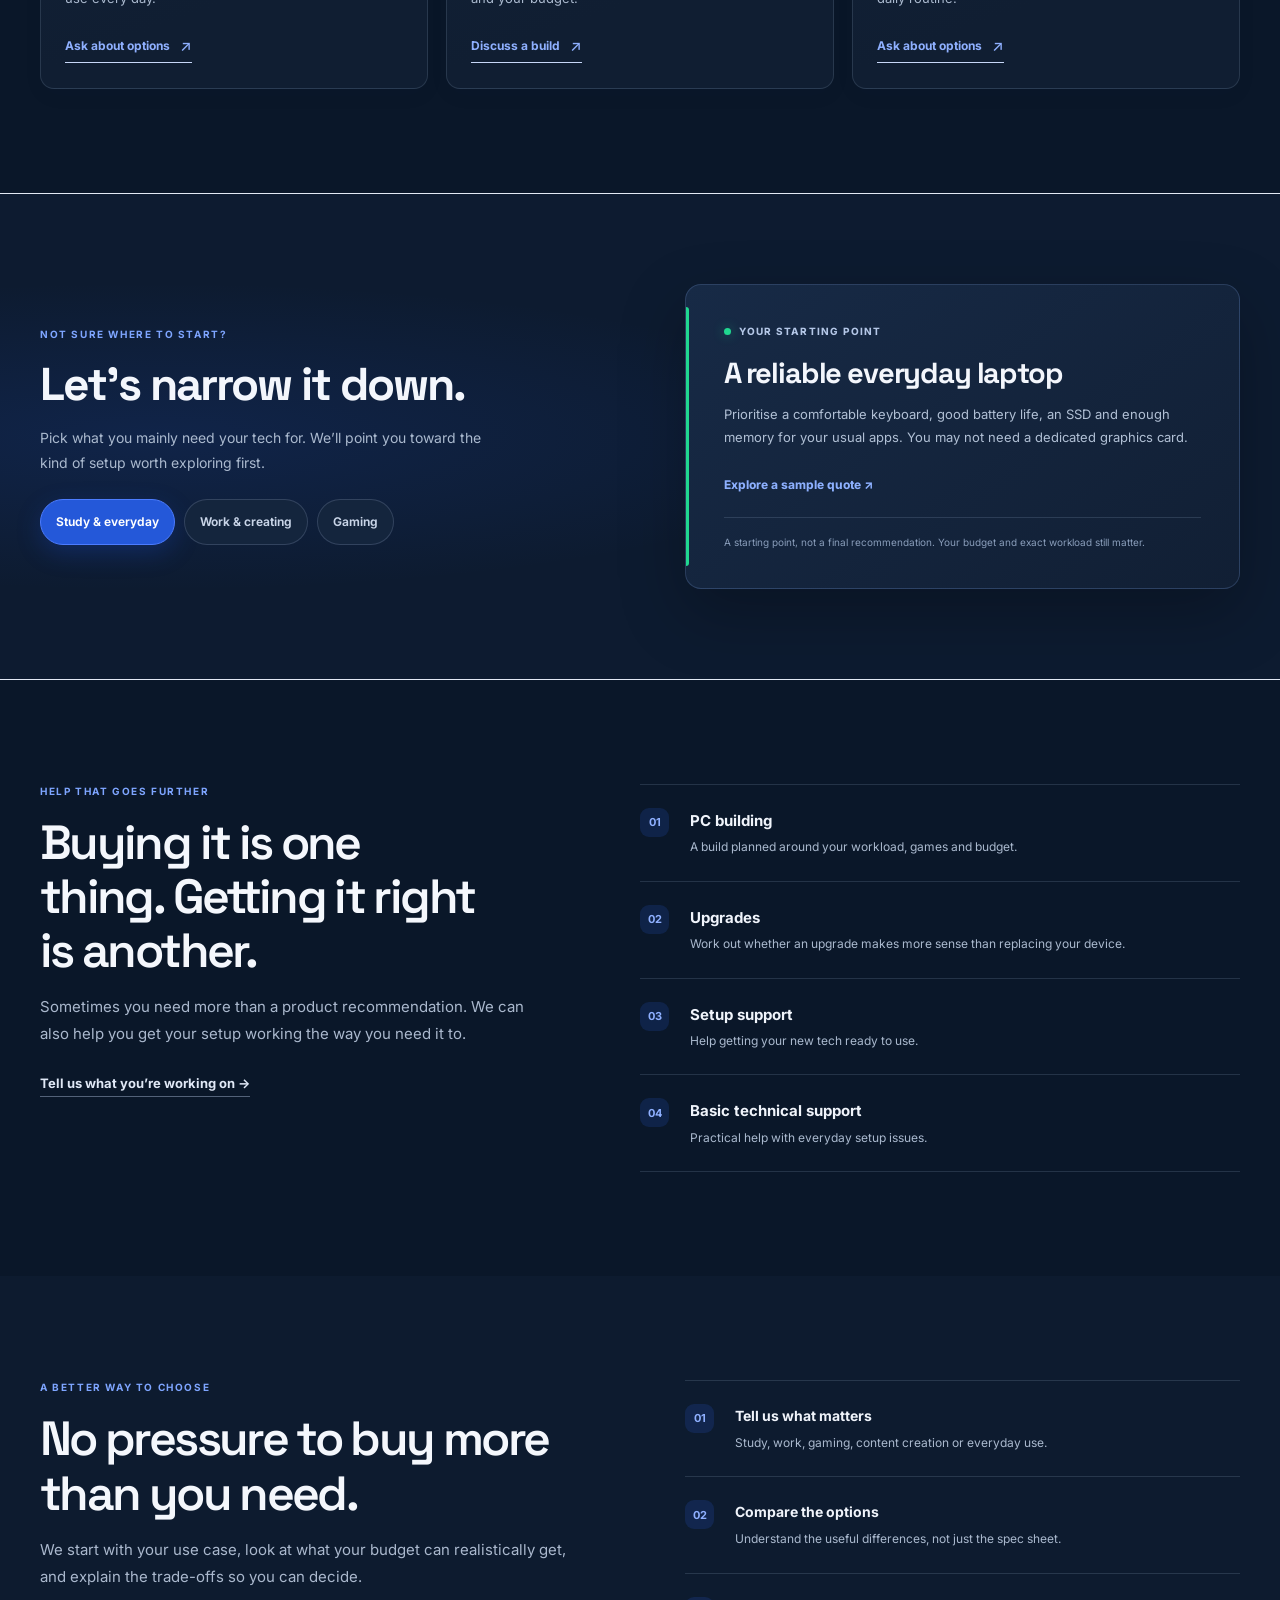
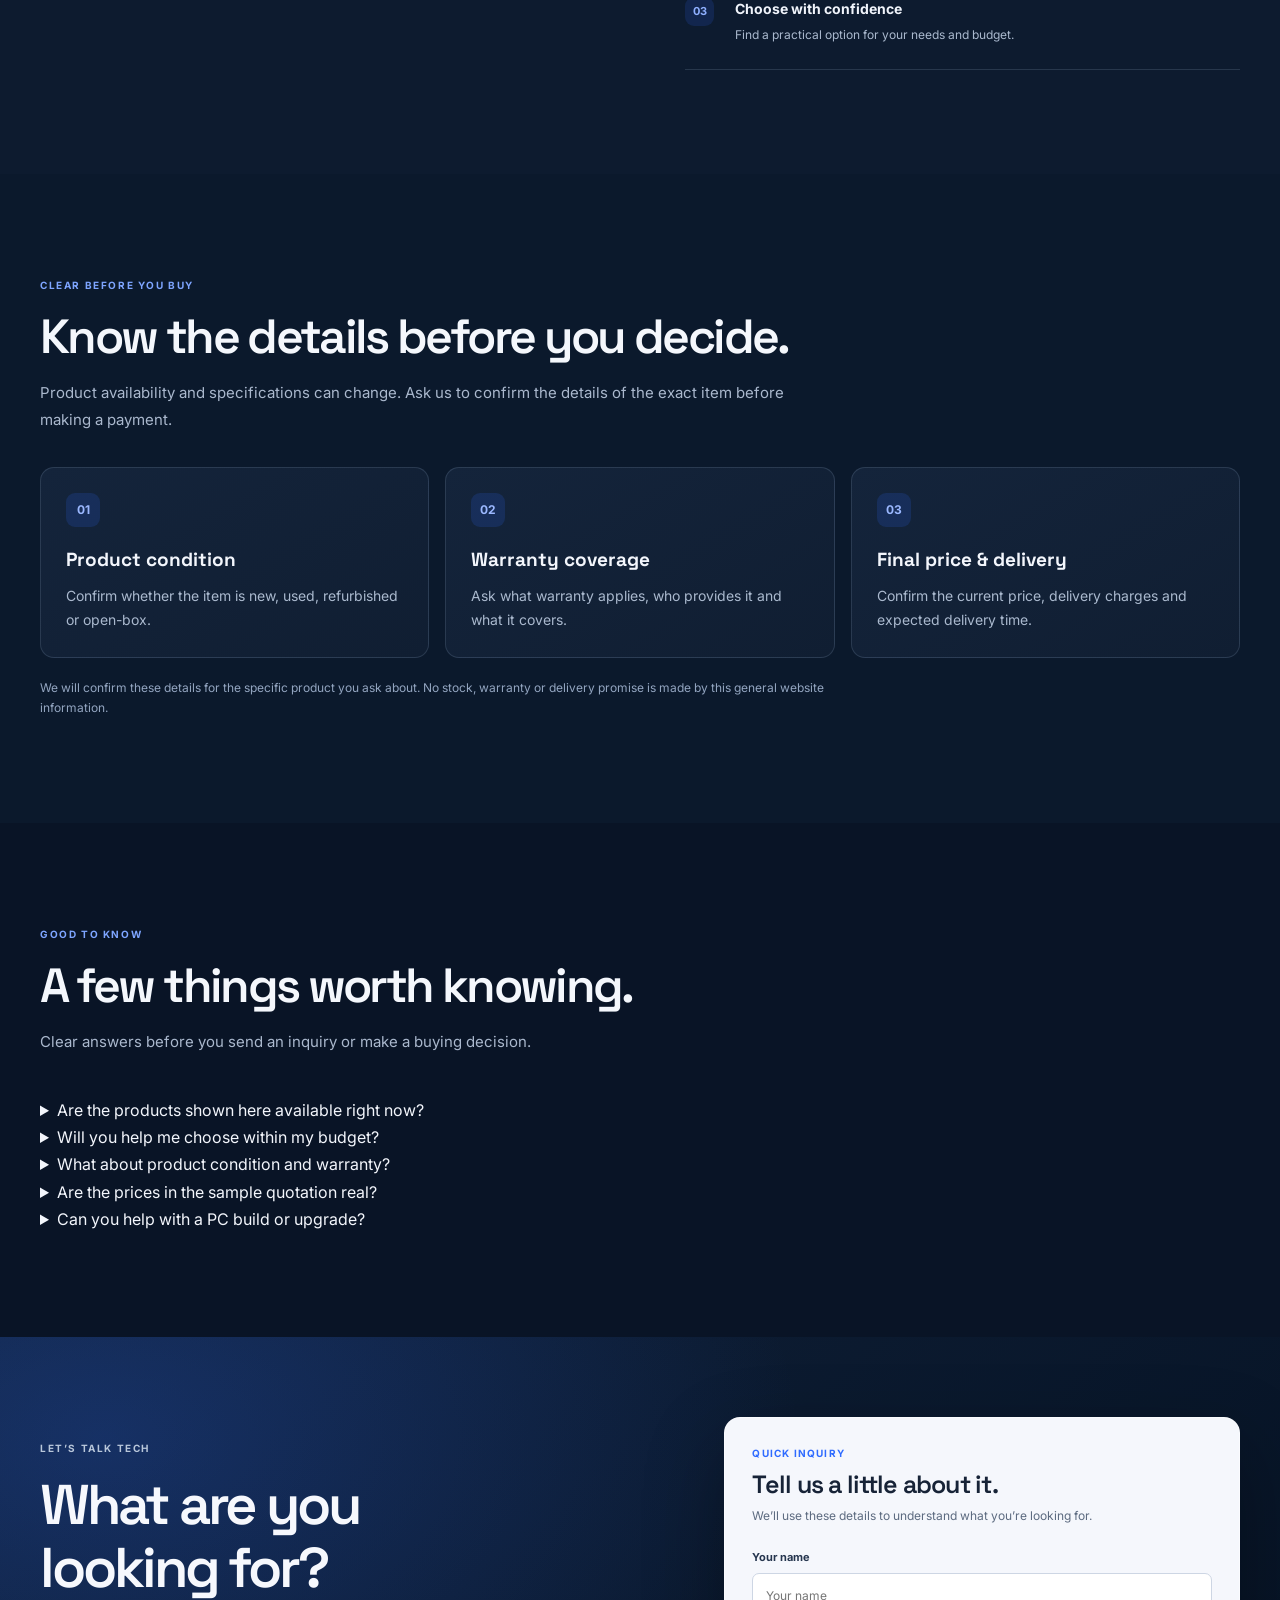
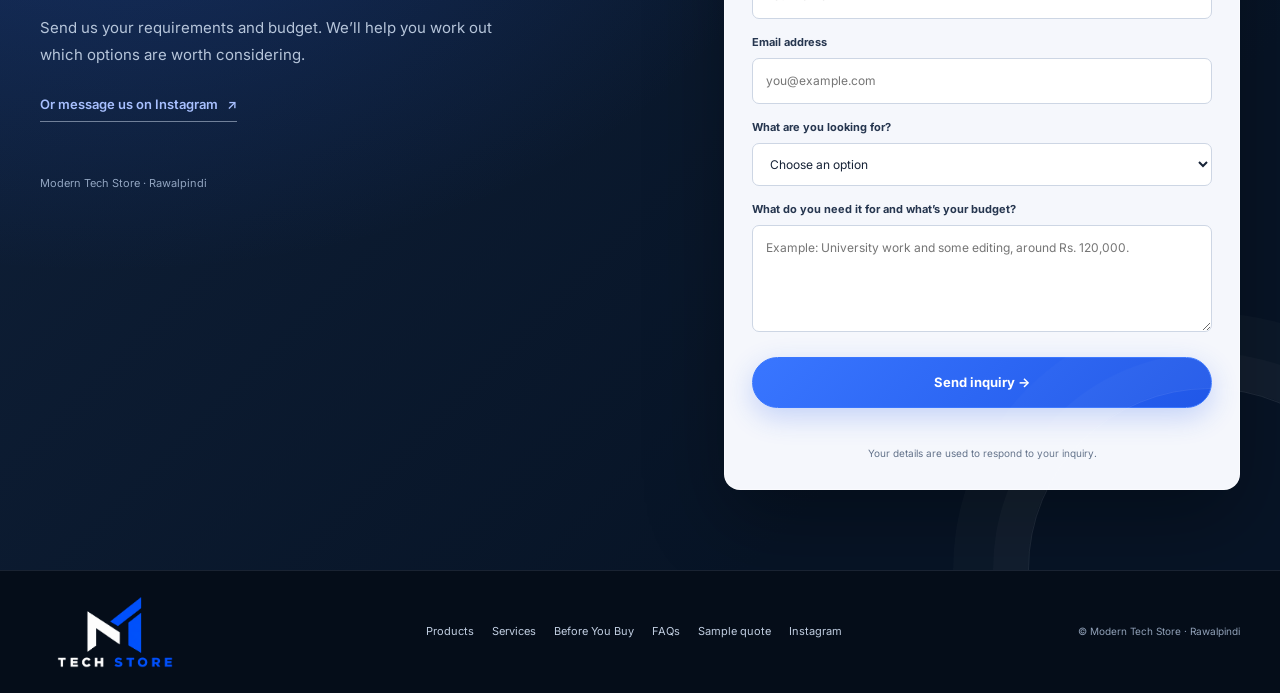
==== commit 5d406a44: "Improve site-wide customer experience and automation feedback" ====
--- a/index.html
+++ b/index.html
@@ -15,17 +15,18 @@
   <link rel="stylesheet" href="styles.css">
 </head>
 <body>
+  <a class="skip-link" href="#main-content">Skip to content</a>
   <header class="site-header">
     <div class="container nav-wrap">
       <a class="brand" href="#top" aria-label="Modern Tech Store home"><img src="assets/modern-tech-store-logo-clean.png" alt="Modern Tech Store"></a>
       <button class="menu-toggle" type="button" aria-label="Open navigation" aria-expanded="false"><span></span><span></span><span></span></button>
       <nav class="nav" aria-label="Main navigation">
-        <a href="#products">Products</a><a href="#services">Services</a><a href="quote.html">Get a Quote</a><a href="#why-us">How We Help</a><a href="#before-you-order">Before You Buy</a><a href="#contact" class="nav-cta">Contact</a>
+        <a href="#products">Products</a><a href="#services">Services</a><a href="quote.html">Get a Quote</a><a href="#why-us">How We Help</a><a href="#before-you-order">Before You Buy</a><a href="#faq">FAQs</a><a href="#contact" class="nav-cta">Contact</a>
       </nav>
     </div>
   </header>
 
-  <main id="top">
+  <main id="main-content">
     <section class="hero">
       <div class="container hero-grid">
         <div class="hero-copy">
@@ -61,21 +62,21 @@
           <p>From everyday essentials to a full gaming setup, we’ll help you narrow down the options that make sense for you.</p>
         </div>
         <div class="product-grid">
-          <a class="product-card" href="#contact">
+          <a class="product-card" href="#contact" data-inquiry="Laptop">
             <div class="product-photo"><img src="https://images.unsplash.com/photo-1496181133206-80ce9b88a853?auto=format&fit=crop&w=900&q=85" alt="Laptop on a clean desk" loading="lazy"></div>
             <span class="product-label">01 / EVERYDAY TECH</span>
             <h3>Laptops &amp; phones</h3>
             <p>For classes, work, communication and the things you use every day.</p>
             <span class="card-link">Ask about options <b aria-hidden="true">↗</b></span>
           </a>
-          <a class="product-card" href="#contact">
+          <a class="product-card" href="#contact" data-inquiry="Gaming PC">
             <div class="product-photo"><img src="https://images.unsplash.com/photo-1587202372775-e229f172b9d7?auto=format&fit=crop&w=900&q=85" alt="Custom gaming computer build" loading="lazy"></div>
             <span class="product-label">02 / PERFORMANCE</span>
             <h3>Computers &amp; gaming PCs</h3>
             <p>Build around the games you play, the work you do and your budget.</p>
             <span class="card-link">Discuss a build <b aria-hidden="true">↗</b></span>
           </a>
-          <a class="product-card" href="#contact">
+          <a class="product-card" href="#contact" data-inquiry="Gadgets / Accessories">
             <div class="product-photo"><img src="https://images.unsplash.com/photo-1527814050087-3793815479db?auto=format&fit=crop&w=900&q=85" alt="Computer mouse and desk accessories" loading="lazy"></div>
             <span class="product-label">03 / THE EXTRAS</span>
             <h3>Gadgets &amp; accessories</h3>
@@ -153,6 +154,23 @@
           <article class="preorder-card"><span>03</span><h3>Final price & delivery</h3><p>Confirm the current price, delivery charges and expected delivery time.</p></article>
         </div>
         <p class="preorder-note">We will confirm these details for the specific product you ask about. No stock, warranty or delivery promise is made by this general website information.</p>
+      </div>
+    </section>
+
+    <section class="section faq-section" id="faq">
+      <div class="container faq-grid">
+        <div class="section-heading">
+          <p class="eyebrow blue">GOOD TO KNOW</p>
+          <h2>A few things worth knowing.</h2>
+          <p>Clear answers before you send an inquiry or make a buying decision.</p>
+        </div>
+        <div class="faq-list">
+          <details class="faq-item"><summary>Are the products shown here available right now?</summary><p>This website introduces the types of products and services we can help with. Availability changes, so ask us to confirm the exact model before making a payment.</p></details>
+          <details class="faq-item"><summary>Will you help me choose within my budget?</summary><p>Yes. Tell us what you need the device for and your budget. We’ll help you compare practical options and explain the trade-offs.</p></details>
+          <details class="faq-item"><summary>What about product condition and warranty?</summary><p>These details can differ by item. Before you pay, confirm whether the product is new, used, refurbished or open-box, and ask who provides the warranty and what it covers.</p></details>
+          <details class="faq-item"><summary>Are the prices in the sample quotation real?</summary><p>No. The quotation calculator currently uses illustrative demo prices and delivery fees. They are not live prices, stock information or a confirmed offer.</p></details>
+          <details class="faq-item"><summary>Can you help with a PC build or upgrade?</summary><p>PC building, upgrades, setup and basic technical support are part of the services Modern Tech Store aims to provide. Share your requirements so we can discuss what is possible.</p></details>
+        </div>
       </div>
     </section>
 
@@ -186,7 +204,7 @@
   </main>
   <footer><div class="container footer-wrap">
     <a class="footer-brand" href="#top"><img src="assets/modern-tech-store-logo-clean.png" alt="Modern Tech Store"></a>
-    <nav class="footer-links" aria-label="Footer navigation"><a href="#products">Products</a><a href="#services">Services</a><a href="#before-you-order">Before You Buy</a><a href="quote.html">Sample quote</a><a href="https://www.instagram.com/the_modern_tech_store/" target="_blank" rel="noopener noreferrer">Instagram</a></nav>
+    <nav class="footer-links" aria-label="Footer navigation"><a href="#products">Products</a><a href="#services">Services</a><a href="#before-you-order">Before You Buy</a><a href="#faq">FAQs</a><a href="quote.html">Sample quote</a><a href="https://www.instagram.com/the_modern_tech_store/" target="_blank" rel="noopener noreferrer">Instagram</a></nav>
     <p>© Modern Tech Store · Rawalpindi</p>
   </div></footer>
   <script src="script.js"></script>
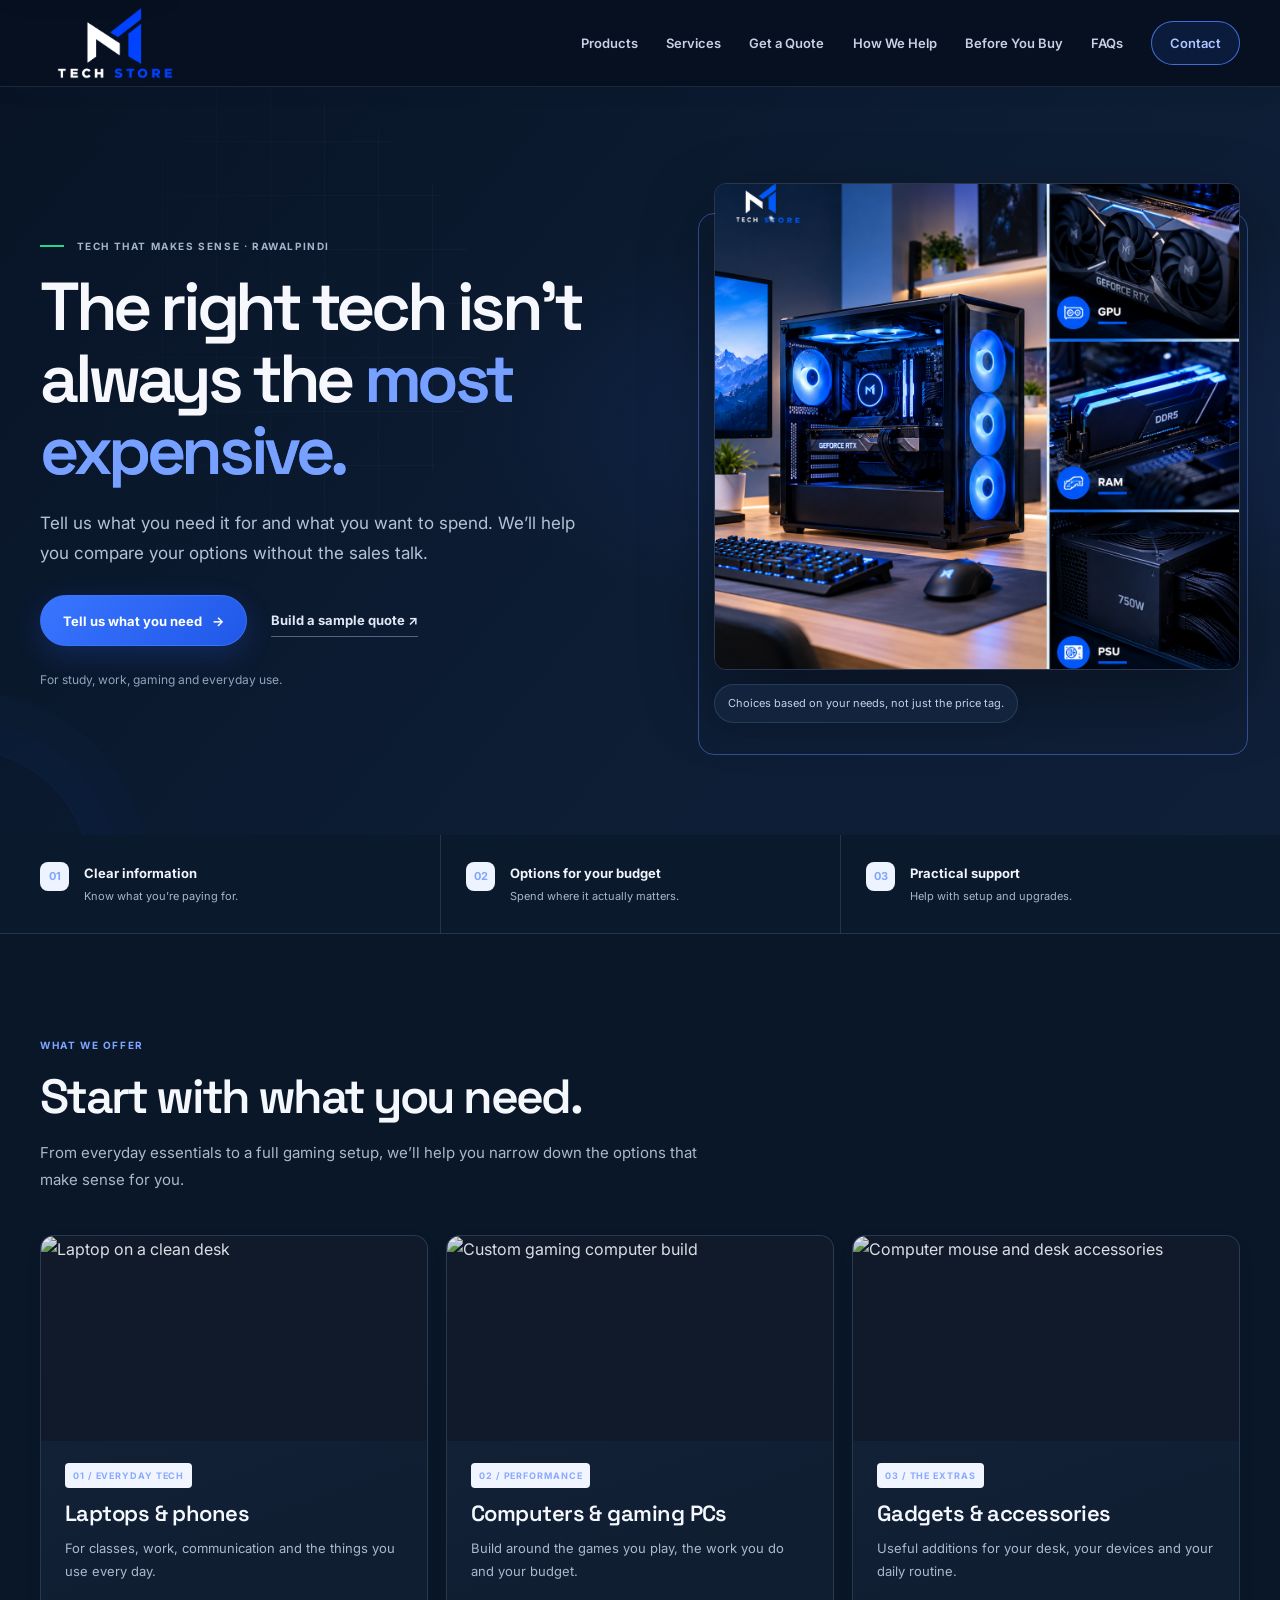
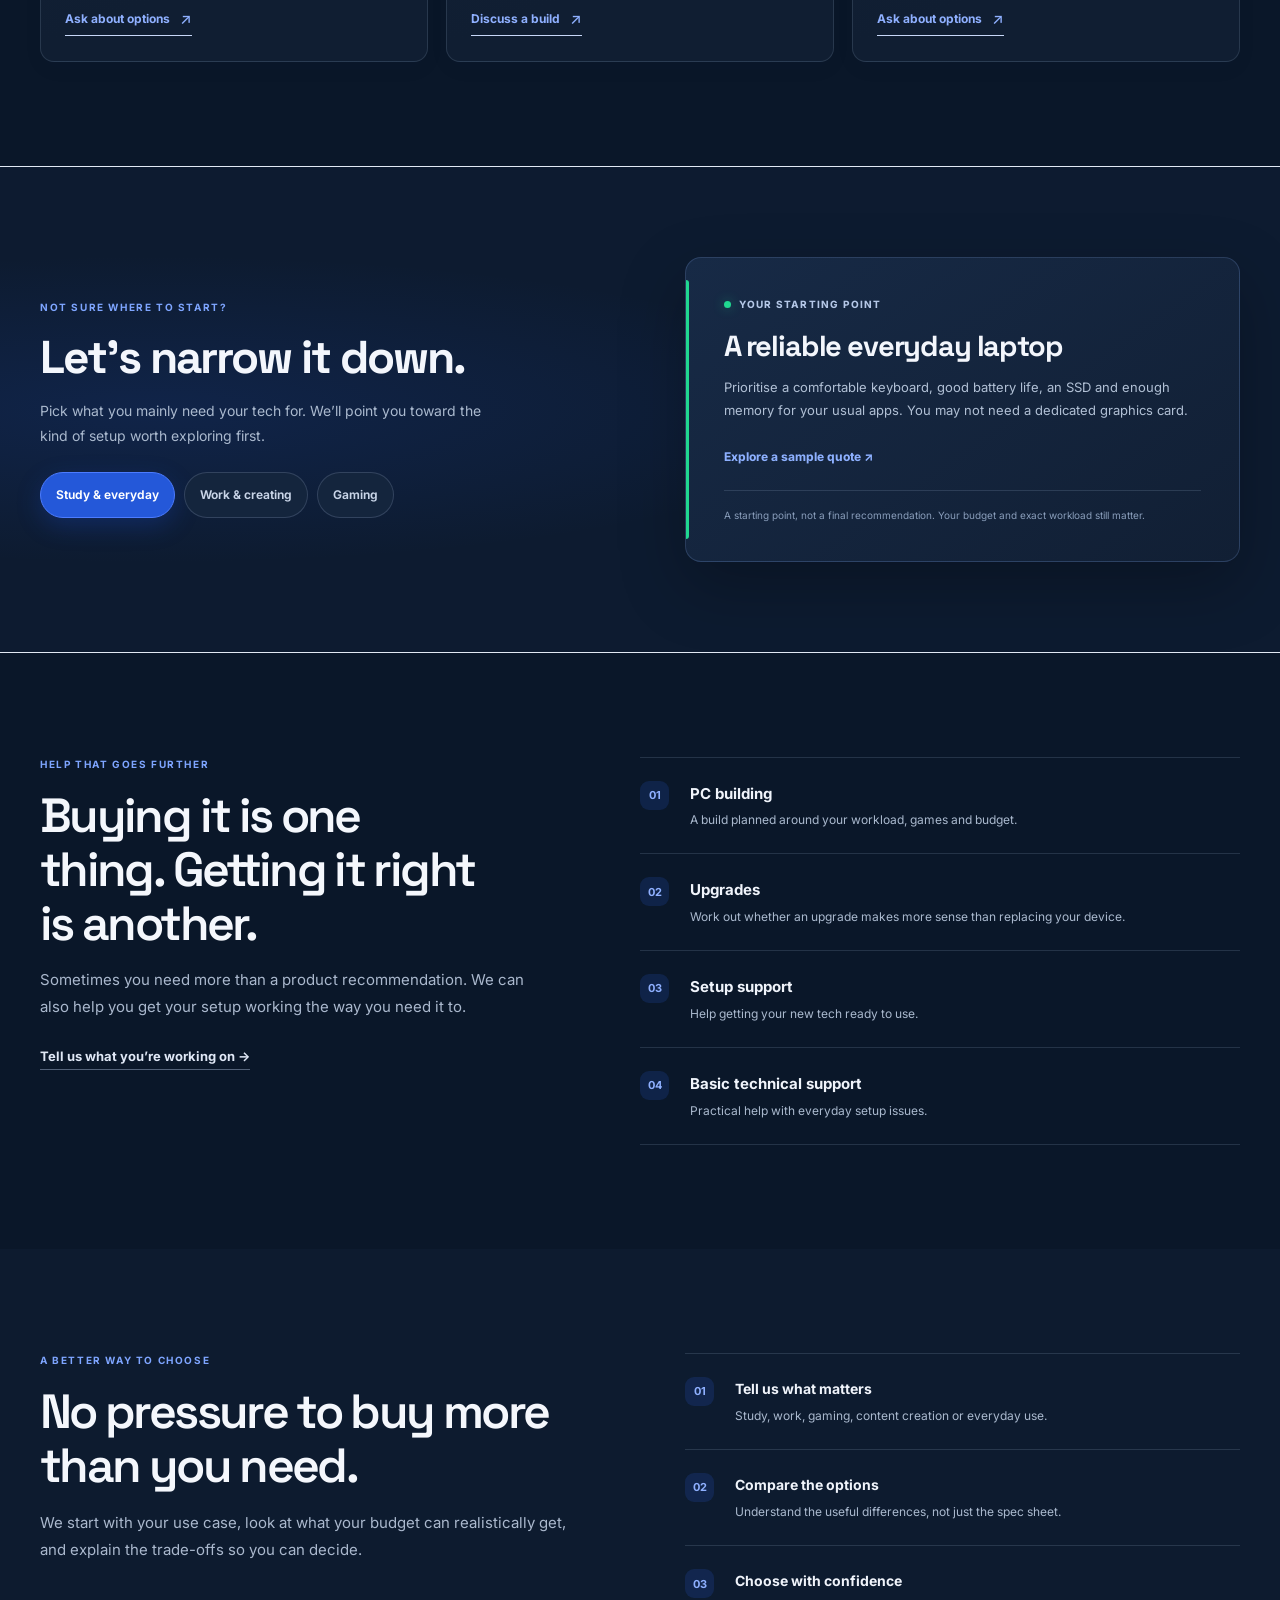
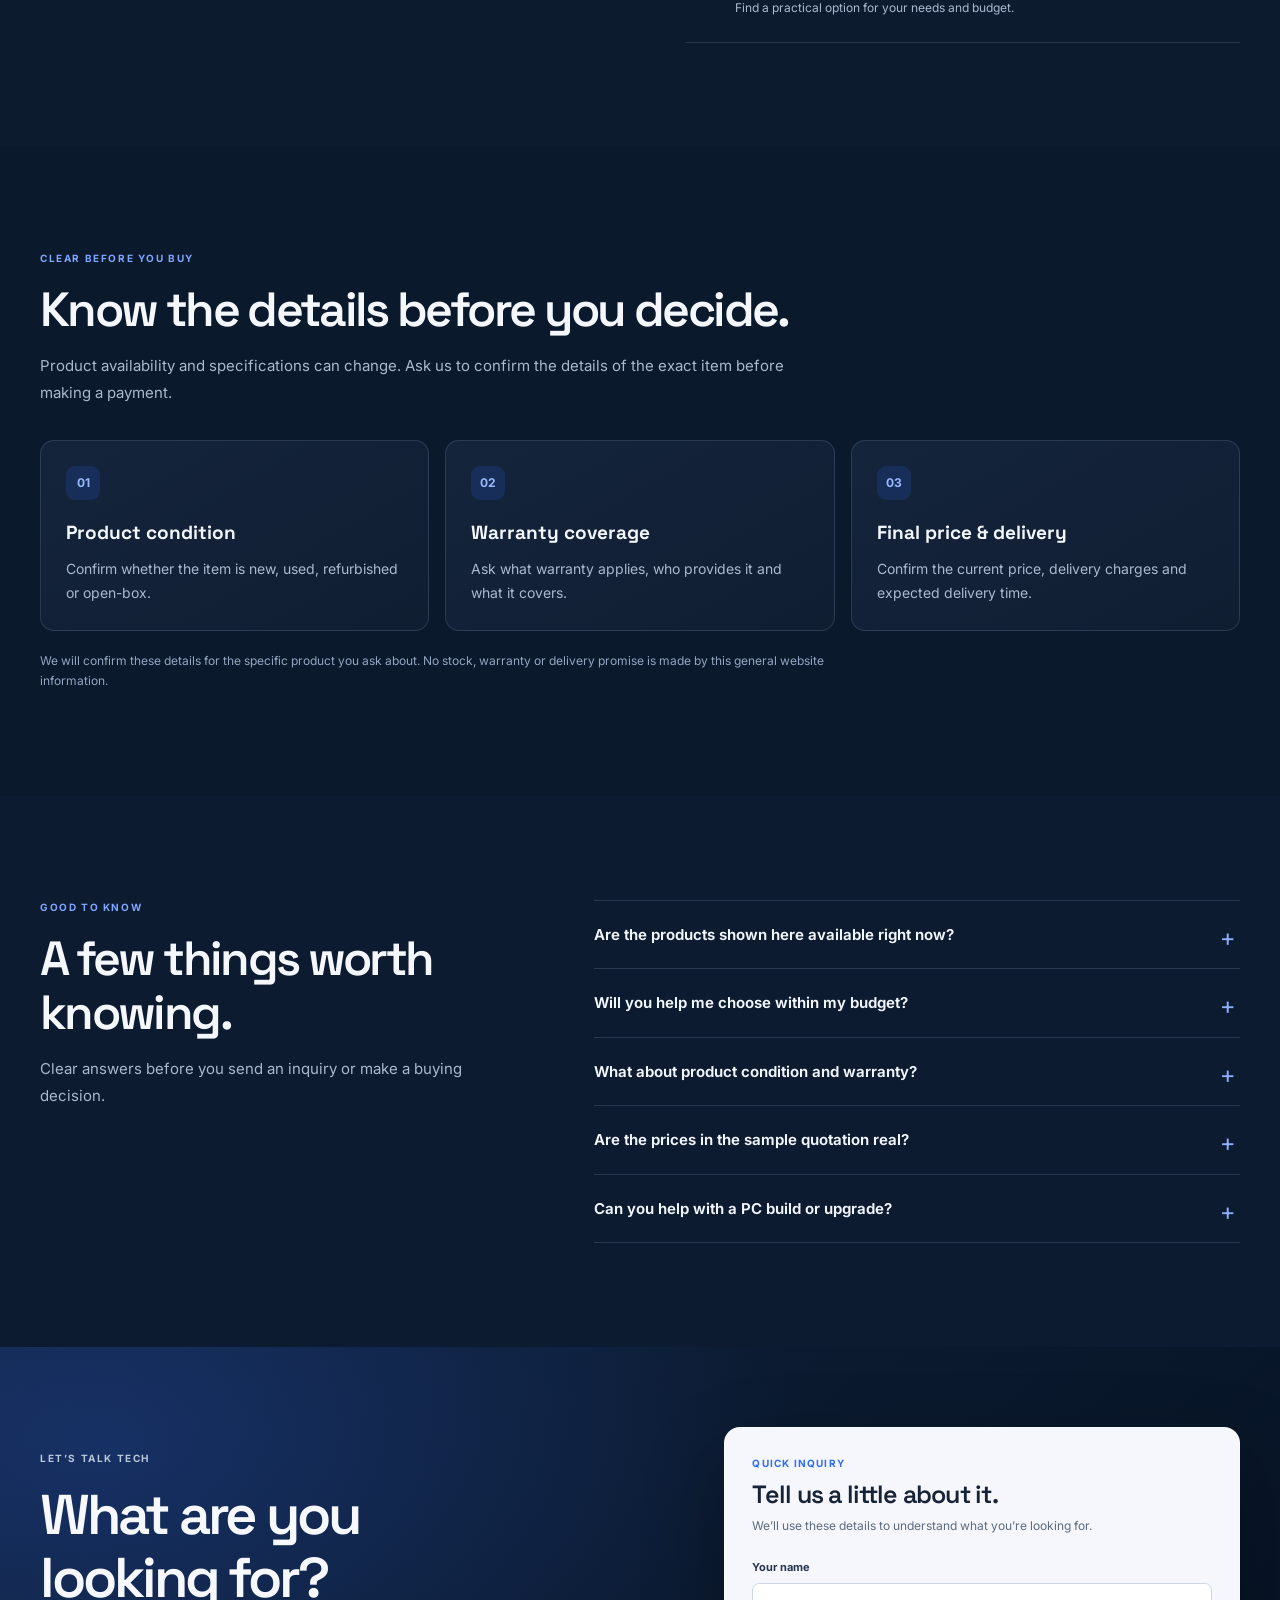
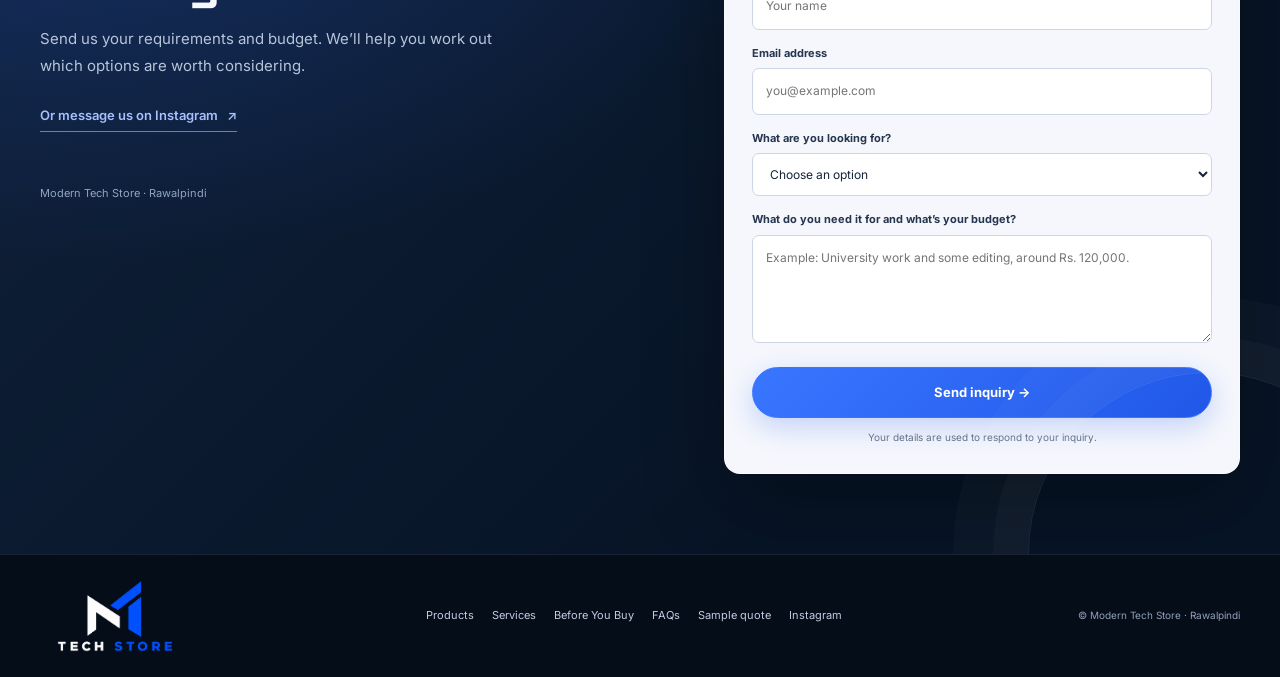
==== commit b32d5b2f: "Preserve homepage anchor and improve navigation continuity" ====
--- a/index.html
+++ b/index.html
@@ -27,7 +27,7 @@
   </header>
 
   <main id="main-content">
-    <section class="hero">
+    <section class="hero" id="top">
       <div class="container hero-grid">
         <div class="hero-copy">
           <p class="eyebrow"><span class="eyebrow-rule"></span> TECH THAT MAKES SENSE · RAWALPINDI</p>
--- a/styles.css
+++ b/styles.css
@@ -524,3 +524,34 @@
 .preorder-card p{margin:0;color:#AAB9CE;font-size:14px}
 .preorder-note{margin:20px 0 0;color:#93A5C0;font-size:12px;max-width:850px}
 @media(max-width:700px){.preorder-grid{grid-template-columns:1fr}.preorder-card{padding:21px}}
+
+
+/* Site-wide usability and customer-journey refinements */
+.skip-link{position:fixed;z-index:1000;top:12px;left:12px;transform:translateY(-160%);padding:11px 16px;border-radius:8px;background:#fff;color:#10213A;font-weight:700;box-shadow:0 8px 28px rgba(0,0,0,.25)}
+.skip-link:focus{transform:translateY(0)}
+:where(a,button,input,select,textarea,summary):focus-visible{outline:3px solid #80A5FF!important;outline-offset:3px!important}
+.nav a{white-space:nowrap}
+.faq-section{background:#0D1B30}
+.faq-grid{display:grid;grid-template-columns:.85fr 1.15fr;gap:clamp(32px,6vw,84px);align-items:start}
+.faq-grid .section-heading{margin:0}
+.faq-list{border-top:1px solid var(--line)}
+.faq-item{border-bottom:1px solid var(--line);padding:0}
+.faq-item summary{position:relative;list-style:none;cursor:pointer;padding:21px 42px 21px 0;color:#F1F5FC;font-size:15px;font-weight:650}
+.faq-item summary::-webkit-details-marker{display:none}
+.faq-item summary:after{content:"+";position:absolute;right:5px;top:17px;color:#8FB0FF;font-size:24px;font-weight:400}
+.faq-item[open] summary:after{content:"−"}
+.faq-item p{max-width:650px;margin:0;padding:0 36px 21px 0;color:#AAB9CE;font-size:13px;line-height:1.8}
+.form-status.notice{color:#805600;background:#FFF7E8;border:1px solid #E9C98F;border-radius:8px;padding:10px 12px}
+.form-status{min-height:0}
+.quote-status{display:block;margin-top:10px;color:#DCE5F4}
+.quote-submit:disabled{opacity:.65;cursor:wait}
+@media(max-width:900px){.faq-grid{grid-template-columns:1fr;gap:26px}}
+@media(max-width:700px){
+  .faq-section{padding:66px 0}
+  .faq-item summary{font-size:14px;padding:18px 38px 18px 0}
+  .faq-item p{padding-right:12px}
+  .nav{max-height:calc(100vh - 90px);overflow:auto}
+}
+@media(prefers-reduced-motion:reduce){
+  .skip-link{transition:none}
+}
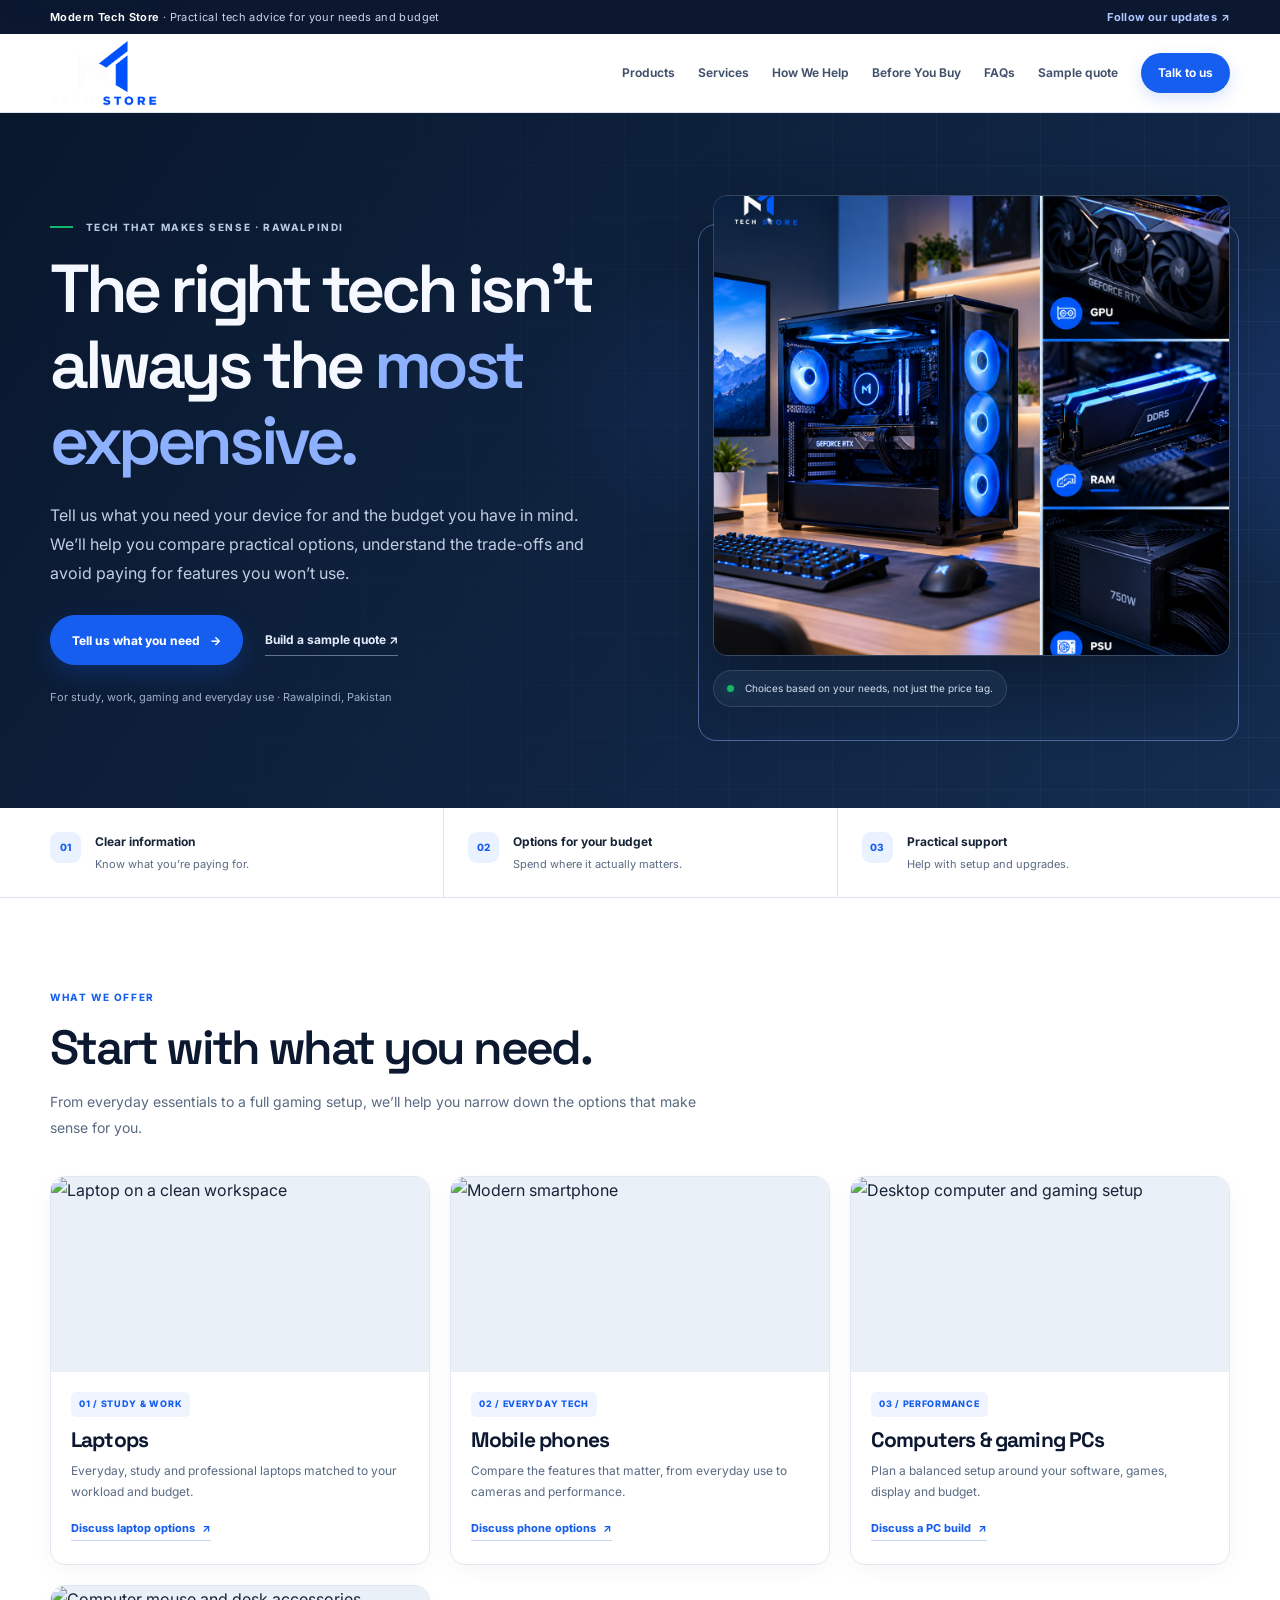
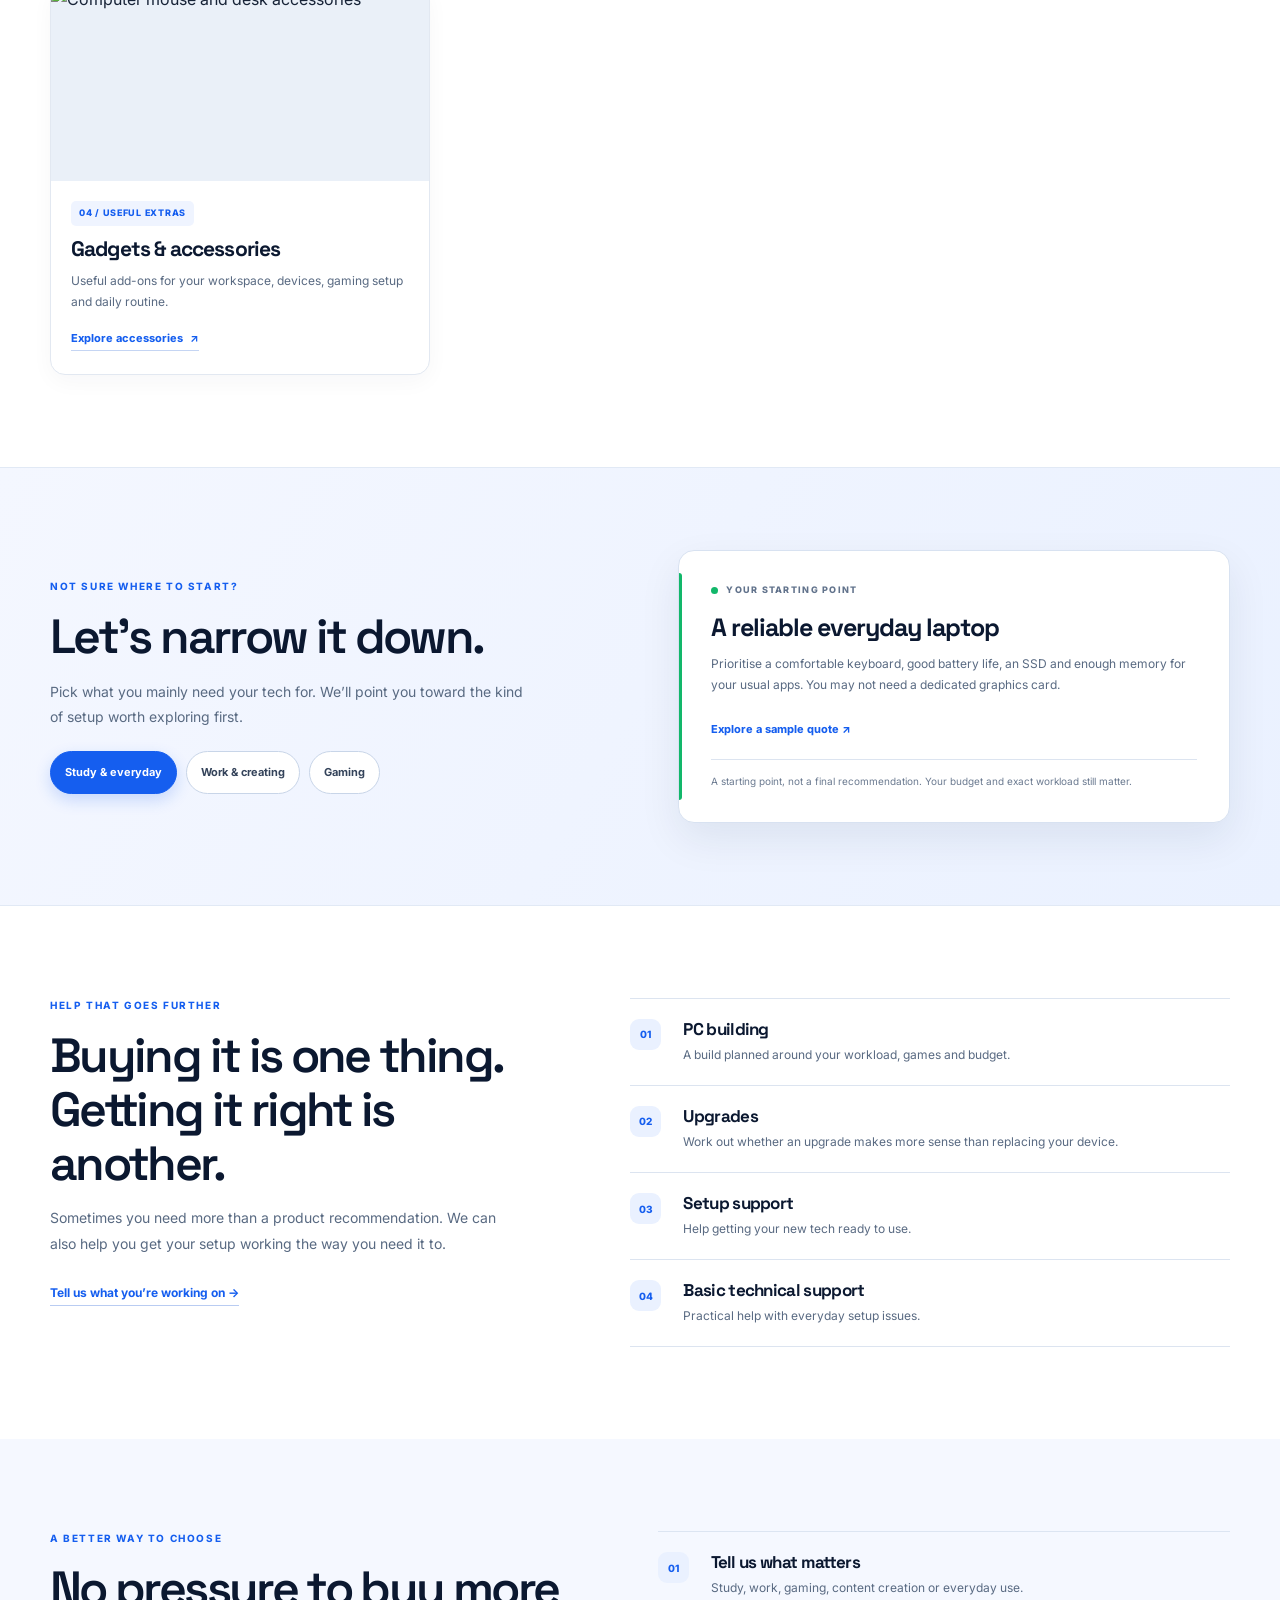
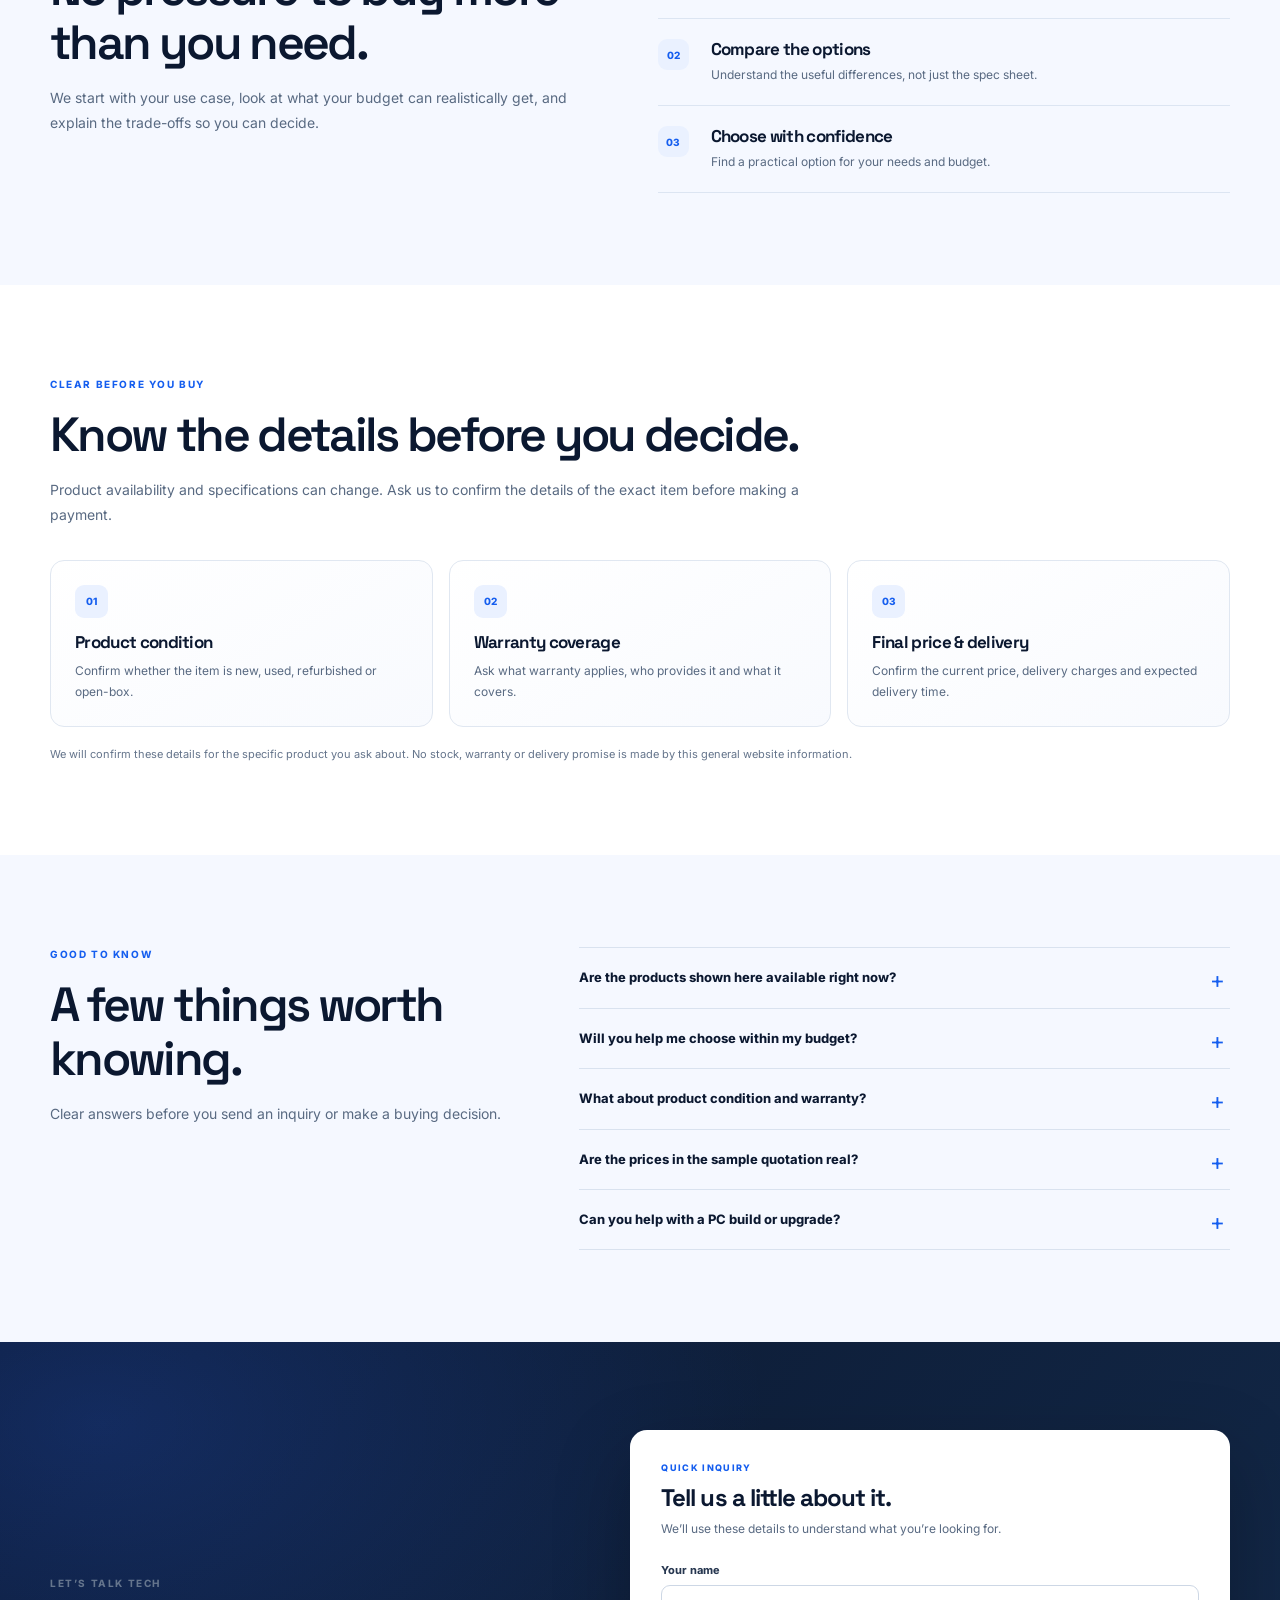
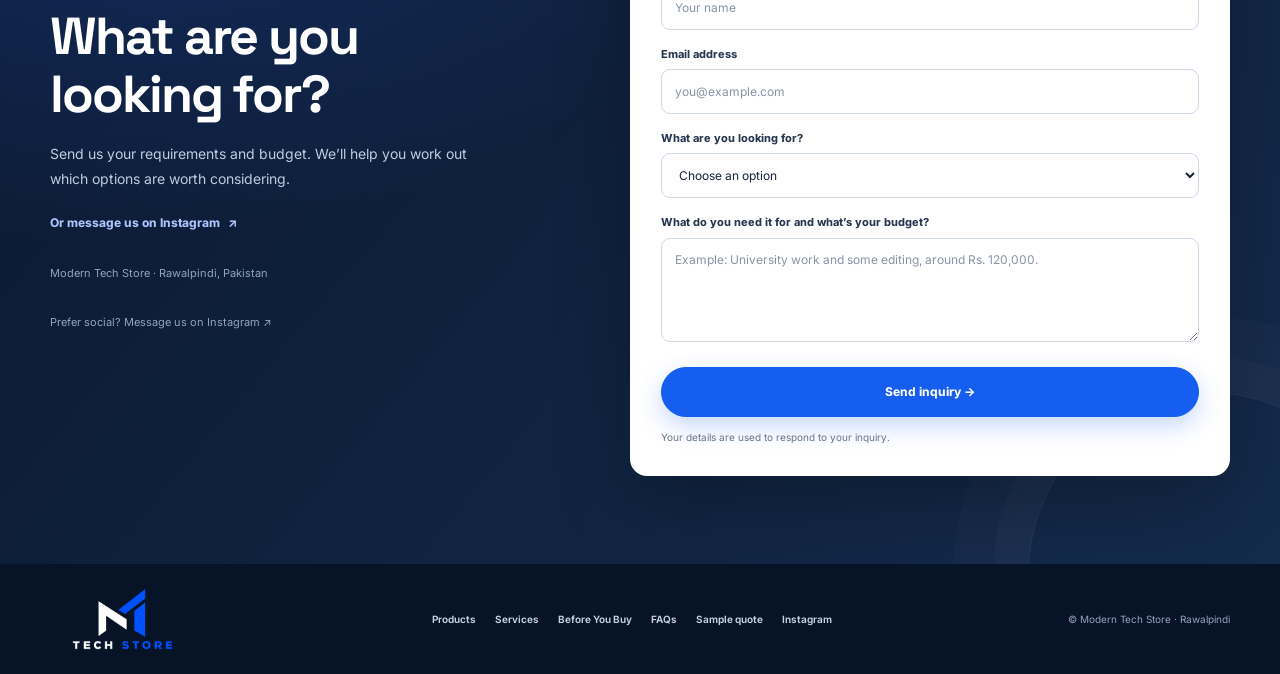
==== commit 88ad3b8a: "Refine storefront content and create clear product category journeys" ====
--- a/index.html
+++ b/index.html
@@ -16,12 +16,13 @@
 </head>
 <body>
   <a class="skip-link" href="#main-content">Skip to content</a>
+  <div class="site-topline"><div class="container"><span><strong>Modern Tech Store</strong> · Practical tech advice for your needs and budget</span><a href="https://www.instagram.com/the_modern_tech_store/" target="_blank" rel="noopener noreferrer">Follow our updates ↗</a></div></div>
   <header class="site-header">
     <div class="container nav-wrap">
       <a class="brand" href="#top" aria-label="Modern Tech Store home"><img src="assets/modern-tech-store-logo-clean.png" alt="Modern Tech Store"></a>
       <button class="menu-toggle" type="button" aria-label="Open navigation" aria-expanded="false"><span></span><span></span><span></span></button>
       <nav class="nav" aria-label="Main navigation">
-        <a href="#products">Products</a><a href="#services">Services</a><a href="quote.html">Get a Quote</a><a href="#why-us">How We Help</a><a href="#before-you-order">Before You Buy</a><a href="#faq">FAQs</a><a href="#contact" class="nav-cta">Contact</a>
+        <a href="#products">Products</a><a href="#services">Services</a><a href="#why-us">How We Help</a><a href="#before-you-order">Before You Buy</a><a href="#faq">FAQs</a><a href="quote.html">Sample quote</a><a href="#contact" class="nav-cta">Talk to us</a>
       </nav>
     </div>
   </header>
@@ -32,12 +33,12 @@
         <div class="hero-copy">
           <p class="eyebrow"><span class="eyebrow-rule"></span> TECH THAT MAKES SENSE · RAWALPINDI</p>
           <h1>The right tech isn’t always the <span>most expensive.</span></h1>
-          <p class="hero-lead">Tell us what you need it for and what you want to spend. We’ll help you compare your options without the sales talk.</p>
+          <p class="hero-lead">Tell us what you need your device for and the budget you have in mind. We’ll help you compare practical options, understand the trade-offs and avoid paying for features you won’t use.</p>
           <div class="hero-actions">
             <a class="btn btn-primary" href="#contact">Tell us what you need <span aria-hidden="true">→</span></a>
             <a class="text-link" href="quote.html">Build a sample quote <span aria-hidden="true">↗</span></a>
           </div>
-          <p class="hero-footnote">For study, work, gaming and everyday use.</p>
+          <p class="hero-footnote">For study, work, gaming and everyday use · Rawalpindi, Pakistan</p>
         </div>
         <div class="hero-visual">
           <img src="assets/pc-build-showcase.png" alt="A close look at a custom PC build and its components">
@@ -63,25 +64,32 @@
         </div>
         <div class="product-grid">
           <a class="product-card" href="#contact" data-inquiry="Laptop">
-            <div class="product-photo"><img src="https://images.unsplash.com/photo-1496181133206-80ce9b88a853?auto=format&fit=crop&w=900&q=85" alt="Laptop on a clean desk" loading="lazy"></div>
-            <span class="product-label">01 / EVERYDAY TECH</span>
-            <h3>Laptops &amp; phones</h3>
-            <p>For classes, work, communication and the things you use every day.</p>
-            <span class="card-link">Ask about options <b aria-hidden="true">↗</b></span>
+            <div class="product-photo"><img src="https://images.unsplash.com/photo-1496181133206-80ce9b88a853?auto=format&fit=crop&w=900&q=85" alt="Laptop on a clean workspace" loading="lazy"></div>
+            <span class="product-label">01 / STUDY & WORK</span>
+            <h3>Laptops</h3>
+            <p>Everyday, study and professional laptops matched to your workload and budget.</p>
+            <span class="card-link">Discuss laptop options <b aria-hidden="true">↗</b></span>
+          </a>
+          <a class="product-card" href="#contact" data-inquiry="Mobile Phone">
+            <div class="product-photo"><img src="https://images.unsplash.com/photo-1511707171634-5f897ff02aa9?auto=format&fit=crop&w=900&q=85" alt="Modern smartphone" loading="lazy"></div>
+            <span class="product-label">02 / EVERYDAY TECH</span>
+            <h3>Mobile phones</h3>
+            <p>Compare the features that matter, from everyday use to cameras and performance.</p>
+            <span class="card-link">Discuss phone options <b aria-hidden="true">↗</b></span>
           </a>
           <a class="product-card" href="#contact" data-inquiry="Gaming PC">
-            <div class="product-photo"><img src="https://images.unsplash.com/photo-1587202372775-e229f172b9d7?auto=format&fit=crop&w=900&q=85" alt="Custom gaming computer build" loading="lazy"></div>
-            <span class="product-label">02 / PERFORMANCE</span>
-            <h3>Computers &amp; gaming PCs</h3>
-            <p>Build around the games you play, the work you do and your budget.</p>
-            <span class="card-link">Discuss a build <b aria-hidden="true">↗</b></span>
+            <div class="product-photo"><img src="https://images.unsplash.com/photo-1587202372775-e229f172b9d7?auto=format&fit=crop&w=900&q=85" alt="Desktop computer and gaming setup" loading="lazy"></div>
+            <span class="product-label">03 / PERFORMANCE</span>
+            <h3>Computers & gaming PCs</h3>
+            <p>Plan a balanced setup around your software, games, display and budget.</p>
+            <span class="card-link">Discuss a PC build <b aria-hidden="true">↗</b></span>
           </a>
           <a class="product-card" href="#contact" data-inquiry="Gadgets / Accessories">
             <div class="product-photo"><img src="https://images.unsplash.com/photo-1527814050087-3793815479db?auto=format&fit=crop&w=900&q=85" alt="Computer mouse and desk accessories" loading="lazy"></div>
-            <span class="product-label">03 / THE EXTRAS</span>
-            <h3>Gadgets &amp; accessories</h3>
-            <p>Useful additions for your desk, your devices and your daily routine.</p>
-            <span class="card-link">Ask about options <b aria-hidden="true">↗</b></span>
+            <span class="product-label">04 / USEFUL EXTRAS</span>
+            <h3>Gadgets & accessories</h3>
+            <p>Useful add-ons for your workspace, devices, gaming setup and daily routine.</p>
+            <span class="card-link">Explore accessories <b aria-hidden="true">↗</b></span>
           </a>
         </div>
       </div>
@@ -181,7 +189,7 @@
           <h2>What are you looking for?</h2>
           <p>Send us your requirements and budget. We’ll help you work out which options are worth considering.</p>
           <a class="contact-social" href="https://www.instagram.com/the_modern_tech_store/" target="_blank" rel="noopener noreferrer">Or message us on Instagram <span aria-hidden="true">↗</span></a>
-          <p class="contact-small">Modern Tech Store · Rawalpindi</p>
+          <div class="contact-details"><p class="contact-small">Modern Tech Store · Rawalpindi, Pakistan</p><p class="contact-small">Prefer social? <a href="https://www.instagram.com/the_modern_tech_store/" target="_blank" rel="noopener noreferrer">Message us on Instagram ↗</a></p></div>
         </div>
         <div class="contact-card inquiry-card">
           <div class="form-intro">
--- a/styles.css
+++ b/styles.css
@@ -1,557 +1,259 @@
+/* Modern Tech Store — cohesive storefront system */
 :root{
-  --blue:#155EEF;--blue-hover:#104CC6;--navy:#12233F;--green:#12B76A;
-  --paper:#F5F8FF;--ink:#172337;--muted:#627087;--line:#DCE4F0;--white:#fff;
-  --max:1160px;--shadow:0 12px 32px rgba(19,39,72,.07);
+  color-scheme:light;
+  --blue:#155EEF;
+  --blue-dark:#104CC6;
+  --green:#12B76A;
+  --navy:#0B1830;
+  --navy-2:#122642;
+  --ink:#172337;
+  --muted:#596A82;
+  --soft:#F5F8FF;
+  --soft-blue:#EAF1FF;
+  --line:#DCE4F0;
+  --white:#FFFFFF;
+  --max:1180px;
+  --radius:16px;
+  --shadow:0 16px 42px rgba(17,37,68,.08);
 }
 *{box-sizing:border-box}
-html{scroll-behavior:smooth;scroll-padding-top:90px}
-.muted{color:var(--muted)}
-body{margin:0;font-family:Inter,ui-sans-serif,system-ui,-apple-system,BlinkMacSystemFont,"Segoe UI",sans-serif;color:var(--ink);background:#fff;line-height:1.65;-webkit-font-smoothing:antialiased}
+html{scroll-behavior:smooth;scroll-padding-top:100px}
+body{margin:0;background:#fff;color:var(--ink);font-family:Inter,ui-sans-serif,system-ui,-apple-system,"Segoe UI",sans-serif;line-height:1.65;-webkit-font-smoothing:antialiased}
+img{display:block;max-width:100%}
 a{color:inherit;text-decoration:none}
-img{display:block;max-width:100%}
 button,input,select,textarea{font:inherit}
+button,a{-webkit-tap-highlight-color:transparent}
 .container{width:min(var(--max),calc(100% - 48px));margin-inline:auto}
-.site-header{position:sticky;top:0;z-index:50;background:rgba(255,255,255,.96);border-bottom:1px solid var(--line)}
+h1,h2,h3{font-family:"Space Grotesk",Inter,sans-serif;letter-spacing:-.04em;line-height:1.12}
+h1,h2,h3,p{margin-top:0}
+.skip-link{position:fixed;z-index:1000;top:12px;left:12px;transform:translateY(-160%);padding:11px 16px;border-radius:9px;background:#fff;color:var(--navy);font-weight:700;box-shadow:var(--shadow)}
+.skip-link:focus{transform:translateY(0)}
+:where(a,button,input,select,textarea,summary):focus-visible{outline:3px solid #80A5FF!important;outline-offset:3px!important}
+.site-topline{background:var(--navy);color:#C9D6EA;font-size:11px;letter-spacing:.035em}
+.site-topline .container{display:flex;align-items:center;justify-content:space-between;gap:16px;min-height:34px}
+.site-topline strong{color:#fff;font-weight:650}
+.site-topline a{color:#AFC6FF;font-weight:700}
+.site-header{position:sticky;top:0;z-index:50;background:rgba(255,255,255,.96);backdrop-filter:blur(16px);-webkit-backdrop-filter:blur(16px);border-bottom:1px solid rgba(220,228,240,.9)}
 .nav-wrap{height:78px;display:flex;align-items:center;justify-content:space-between;gap:28px}
-.brand img{width:150px;max-height:56px;object-fit:contain}
-.nav{display:flex;align-items:center;gap:27px;font-size:13px;font-weight:600;color:#39475D}
+.brand{display:flex;align-items:center;justify-content:flex-start;flex:0 0 158px;width:158px;height:66px}
+.brand img{width:100%;height:100%;max-height:66px;object-fit:contain;object-position:left center}
+.nav{display:flex;align-items:center;gap:clamp(14px,1.8vw,25px);font-size:12px;font-weight:650;color:#42516A}
 .nav a{transition:color .18s ease}
-.nav a:hover,.footer-links a:hover{color:var(--blue)}
-.nav-cta{border:1px solid var(--blue);color:var(--blue)!important;border-radius:6px;padding:9px 15px}
-.nav-cta:hover{background:var(--blue);color:#fff!important}
-.menu-toggle{display:none;background:none;border:1px solid var(--line);border-radius:6px;width:42px;height:42px;padding:9px;cursor:pointer}
-.menu-toggle span{display:block;height:2px;background:var(--navy);margin:5px 0;border-radius:2px}
-.eyebrow{font-size:11px;line-height:1.5;letter-spacing:.12em;font-weight:700;color:#7D8BA0;margin:0 0 17px}
+.nav a:hover{color:var(--blue)}
+.nav-cta{padding:10px 17px;border-radius:999px;background:var(--blue);color:#fff!important;box-shadow:0 6px 16px rgba(21,94,239,.16)}
+.nav-cta:hover{background:var(--blue-dark);color:#fff!important}
+.menu-toggle{display:none;width:44px;height:44px;padding:9px;border:1px solid var(--line);border-radius:10px;background:#fff;cursor:pointer}
+.menu-toggle span{display:block;height:2px;margin:5px 0;border-radius:2px;background:var(--navy)}
+.eyebrow{margin:0 0 16px;color:#65758D;font-size:10px;font-weight:750;letter-spacing:.16em;line-height:1.5}
 .eyebrow.blue{color:var(--blue)}
-.eyebrow-rule{display:inline-block;width:24px;height:2px;background:var(--green);vertical-align:middle;margin:0 9px 3px 0}
-.hero{background:var(--paper);padding:74px 0 68px}
-.hero-grid{display:grid;grid-template-columns:1.04fr .96fr;gap:74px;align-items:center}
-.hero-copy{padding:6px 0}
-h1,h2,h3,p{margin-top:0}
-.hero h1{font-family:"Space Grotesk",Inter,sans-serif;font-size:clamp(44px,5.1vw,68px);font-weight:600;line-height:1.06;letter-spacing:-.055em;margin:0 0 22px;max-width:640px}
-.hero h1 span{color:var(--blue)}
-.hero-lead{font-size:17px;line-height:1.75;color:#526178;max-width:520px;margin:0 0 27px}
-.hero-actions{display:flex;align-items:center;gap:24px;flex-wrap:wrap}
-.btn{display:inline-flex;align-items:center;justify-content:center;gap:10px;min-height:48px;padding:0 18px;border-radius:6px;font-size:13px;font-weight:700;transition:background .18s ease,color .18s ease,border-color .18s ease}
-.btn-primary{background:var(--blue);color:#fff;border:1px solid var(--blue)}
-.btn-primary:hover{background:var(--blue-hover);border-color:var(--blue-hover)}
-.text-link{font-size:13px;font-weight:700;color:var(--navy);border-bottom:1px solid #AAB6C8;padding:5px 0}
-.text-link:hover{color:var(--blue);border-color:var(--blue)}
-.blue-link{color:var(--blue);border-color:#B8C9ED}
-.hero-footnote{font-size:12px;color:#7A879A;margin:24px 0 0}
-.hero-visual img{width:100%;aspect-ratio:1.06/1;object-fit:cover;object-position:center;border-radius:4px}
-.image-caption{display:flex;align-items:center;gap:9px;font-size:11px;color:#66758A;margin:12px 0 0}
-.caption-dot{width:7px;height:7px;background:var(--green);border-radius:50%;flex:0 0 7px}
-.trust-strip{border-bottom:1px solid var(--line);background:#fff}
+.eyebrow-rule{display:inline-block;width:23px;height:2px;margin:0 9px 3px 0;background:var(--green);vertical-align:middle}
+.hero{position:relative;isolation:isolate;overflow:hidden;padding:82px 0 76px;background:radial-gradient(ellipse at 82% 42%,rgba(52,111,245,.24),transparent 35%),linear-gradient(125deg,#09172D 0%,#102543 62%,#142D50 100%);color:#F5F8FF}
+.hero:before{position:absolute;z-index:-1;inset:0;content:"";background-image:linear-gradient(rgba(163,190,239,.055) 1px,transparent 1px),linear-gradient(90deg,rgba(163,190,239,.055) 1px,transparent 1px);background-size:52px 52px;mask-image:linear-gradient(90deg,transparent 0%,#000 100%);pointer-events:none}
+.hero-grid{display:grid;grid-template-columns:1.02fr .98fr;gap:clamp(42px,6vw,84px);align-items:center}
+.hero-copy{padding:8px 0}
+.hero .eyebrow{color:#B8C9E4}
+.hero h1{max-width:650px;margin:0 0 22px;font-size:clamp(46px,5.3vw,72px);font-weight:600;letter-spacing:-.065em}
+.hero h1 span{color:#8EB1FF}
+.hero-lead{max-width:550px;margin:0 0 28px;color:#C1CEE1;font-size:16px;line-height:1.8}
+.hero-actions{display:flex;align-items:center;gap:22px;flex-wrap:wrap}
+.btn{display:inline-flex;min-height:50px;align-items:center;justify-content:center;gap:10px;padding:0 21px;border:1px solid transparent;border-radius:999px;font-size:12px;font-weight:750;cursor:pointer;transition:transform .2s ease,background .2s ease,border-color .2s ease,box-shadow .2s ease}
+.btn-primary{background:var(--blue);border-color:var(--blue);color:#fff;box-shadow:0 9px 24px rgba(21,94,239,.24)}
+.btn-primary:hover{transform:translateY(-2px);background:#2C70F4;border-color:#2C70F4;box-shadow:0 13px 28px rgba(21,94,239,.3)}
+.text-link{padding:5px 0;border-bottom:1px solid rgba(206,220,244,.45);color:#E4ECFA;font-size:12px;font-weight:700}
+.text-link:hover{color:#fff;border-color:#fff}
+.blue-link{color:var(--blue);border-color:#B9CCF2}
+.hero-footnote{margin:23px 0 0;color:#9FB0CA;font-size:11px}
+.hero-visual{position:relative;padding:0 0 25px 24px}
+.hero-visual:before{position:absolute;inset:20px 0 0 0;content:"";border:1px solid rgba(143,177,255,.48);border-radius:18px;transform:translate(9px,9px);pointer-events:none}
+.hero-visual img{position:relative;z-index:1;width:100%;aspect-ratio:1.12/1;object-fit:cover;object-position:center;border:1px solid rgba(255,255,255,.16);border-radius:14px;box-shadow:0 28px 70px rgba(0,0,0,.32)}
+.image-caption{position:relative;z-index:2;display:table;max-width:100%;margin:14px 0 0;padding:9px 13px;border:1px solid rgba(255,255,255,.12);border-radius:999px;background:#172C49;color:#D4DFF0;font-size:10px}
+.caption-dot{display:inline-block;width:7px;height:7px;margin-right:8px;border-radius:50%;background:var(--green);box-shadow:0 0 12px rgba(18,183,106,.45)}
+.trust-strip{position:relative;z-index:2;border-bottom:1px solid var(--line);background:#fff}
 .trust-grid{display:grid;grid-template-columns:repeat(3,1fr)}
-.trust-grid>div{display:flex;gap:15px;align-items:flex-start;padding:24px 25px 23px 0}
-.trust-grid>div+div{border-left:1px solid var(--line);padding-left:25px}
-.trust-index{font-size:11px;font-weight:700;color:var(--blue);padding-top:3px}
+.trust-grid>div{display:flex;align-items:flex-start;gap:14px;padding:24px 24px 24px 0}
+.trust-grid>div+div{padding-left:24px;border-left:1px solid var(--line)}
+.trust-index{display:flex;width:31px;height:31px;flex:0 0 31px;align-items:center;justify-content:center;border-radius:9px;background:var(--soft-blue);color:var(--blue);font-size:10px;font-weight:800}
 .trust-grid p{margin:0}
 .trust-grid strong,.trust-grid small{display:block}
-.trust-grid strong{font-size:13px;font-weight:700}
-.trust-grid small{font-size:11px;color:var(--muted);margin-top:3px}
-.section{padding:88px 0}
+.trust-grid strong{color:var(--ink);font-size:12px}
+.trust-grid small{margin-top:3px;color:var(--muted);font-size:11px}
+.section{padding:92px 0}
 .products-section{background:#fff}
-.section-heading{max-width:690px;margin-bottom:35px}
-.section-heading h2,.services-intro h2,.contact-copy h2{font-family:"Space Grotesk",Inter,sans-serif;font-weight:600;font-size:clamp(34px,4vw,48px);letter-spacing:-.045em;line-height:1.13;margin:0 0 15px}
-.section-heading>p:last-child,.services-intro>p:not(.eyebrow){font-size:15px;line-height:1.8;color:var(--muted);margin:0}
-.product-grid{display:grid;grid-template-columns:repeat(3,minmax(0,1fr));gap:16px}
-.product-card{display:flex;flex-direction:column;align-items:flex-start;min-height:250px;padding:25px 24px 22px;border:1px solid var(--line);border-radius:5px;background:#fff;transition:border-color .18s ease,transform .18s ease}
-.product-card:hover{border-color:#91AFE8;transform:translateY(-2px)}
-.product-label{font-size:10px;letter-spacing:.1em;font-weight:700;color:var(--blue);margin-bottom:29px}
-.product-card h3{font-family:"Space Grotesk",Inter,sans-serif;font-size:22px;line-height:1.2;font-weight:600;letter-spacing:-.025em;margin:0 0 10px}
-.product-card p{font-size:13px;line-height:1.75;color:var(--muted);margin:0 0 24px}
-.card-link{font-size:12px;font-weight:700;color:var(--blue);margin-top:auto}
-.card-link b{font-size:15px;margin-left:5px;font-weight:500}
-.services-section{background:var(--paper)}
-.services-grid{display:grid;grid-template-columns:.92fr 1.08fr;gap:90px;align-items:start}
-.services-intro h2{max-width:440px}
-.services-intro>p:not(.eyebrow){margin-bottom:22px}
+.section-heading{max-width:670px;margin-bottom:36px}
+.section-heading h2,.services-intro h2,.finder-copy h2{margin:0 0 15px;color:var(--navy);font-size:clamp(34px,4vw,48px);font-weight:600;letter-spacing:-.055em}
+.section-heading>p:last-child,.services-intro>p:not(.eyebrow),.finder-copy>p:not(.eyebrow){margin:0;color:var(--muted);font-size:14px;line-height:1.8}
+.product-grid{display:grid;grid-template-columns:repeat(3,minmax(0,1fr));gap:20px}
+.product-card{display:flex;min-width:0;flex-direction:column;overflow:hidden;padding:0 20px 23px;border:1px solid #E2E8F1;border-radius:15px;background:#fff;box-shadow:0 7px 22px rgba(17,37,68,.035);transition:transform .25s ease,border-color .25s ease,box-shadow .25s ease}
+.product-card:hover{transform:translateY(-5px);border-color:#B8CDF7;box-shadow:0 18px 38px rgba(17,37,68,.1)}
+.product-photo{width:calc(100% + 40px);height:195px;margin:0 -20px 20px;overflow:hidden;background:#EAF0F8}
+.product-photo img{width:100%;height:100%;object-fit:cover;transition:transform .5s ease}
+.product-card:hover .product-photo img{transform:scale(1.045)}
+.product-label{display:inline-flex;align-self:flex-start;margin:0 0 11px;padding:5px 8px;border-radius:5px;background:#EFF4FF;color:var(--blue);font-size:9px;font-weight:800;letter-spacing:.08em}
+.product-card h3{margin:0 0 9px;color:var(--navy);font-size:21px}
+.product-card p{margin:0 0 17px;color:var(--muted);font-size:12px;line-height:1.75}
+.card-link{display:inline-flex;align-items:center;gap:7px;align-self:flex-start;margin-top:auto;padding-bottom:3px;border-bottom:1px solid #C5D5F3;color:var(--blue);font-size:11px;font-weight:750}
+.card-link b{transition:transform .2s ease}
+.product-card:hover .card-link b{transform:translate(3px,-2px)}
+.setup-finder{overflow:hidden;padding:82px 0;border-block:1px solid #E1E9F5;background:linear-gradient(120deg,#F4F7FF,#EAF1FF)}
+.finder-grid{display:grid;grid-template-columns:1fr 1fr;gap:clamp(36px,6vw,78px);align-items:center}
+.finder-copy h2{max-width:480px}
+.finder-copy>p:not(.eyebrow){max-width:480px;margin-bottom:22px}
+.finder-options{display:flex;flex-wrap:wrap;gap:9px}
+.finder-option{padding:11px 14px;border:1px solid #C8D5E8;border-radius:999px;background:#fff;color:#34435A;font-size:11px;font-weight:700;cursor:pointer;transition:all .2s ease}
+.finder-option:hover{border-color:var(--blue);color:var(--blue)}
+.finder-option.is-selected{border-color:var(--blue);background:var(--blue);color:#fff;box-shadow:0 6px 16px rgba(21,94,239,.2)}
+.finder-result{position:relative;padding:32px;border:1px solid #D8E2F1;border-radius:16px;background:#fff;box-shadow:var(--shadow)}
+.finder-result:before{position:absolute;top:22px;bottom:22px;left:0;width:3px;border-radius:0 3px 3px 0;background:var(--green);content:""}
+.result-kicker{display:flex;align-items:center;gap:8px;margin-bottom:15px;color:#62738C;font-size:9px;font-weight:800;letter-spacing:.14em}
+.result-dot{width:7px;height:7px;border-radius:50%;background:var(--green)}
+.finder-result h3{margin:0 0 12px;color:var(--navy);font-size:25px}
+.finder-result>p:not(.finder-note){margin:0 0 18px;color:var(--muted);font-size:12px;line-height:1.8}
+.finder-link{color:var(--blue);font-size:11px;font-weight:750}
+.finder-link span{display:inline-block;transition:transform .2s ease}
+.finder-link:hover span{transform:translate(3px,-2px)}
+.finder-note{margin:19px 0 0;padding-top:13px;border-top:1px solid var(--line);color:#6B7A90;font-size:10px;line-height:1.7}
+.services-section{background:#fff}
+.services-grid{display:grid;grid-template-columns:.9fr 1.1fr;gap:clamp(42px,7vw,100px);align-items:start}
+.services-intro h2{max-width:480px}
+.services-intro>p:not(.eyebrow){max-width:470px;margin-bottom:22px}
 .service-list{border-top:1px solid var(--line)}
-.service-item{display:grid;grid-template-columns:36px 1fr;gap:14px;padding:19px 0;border-bottom:1px solid var(--line)}
-.service-item>span{font-size:11px;color:var(--blue);font-weight:700;padding-top:2px}
-.service-item h3{font-size:15px;font-weight:700;margin:0 0 4px}
-.service-item p{font-size:12px;line-height:1.7;color:var(--muted);margin:0}
-.approach-section{background:#fff}
-.approach-grid{display:grid;grid-template-columns:1fr 1fr;gap:90px;align-items:start}
+.service-item{display:grid;grid-template-columns:38px 1fr;gap:15px;padding:20px 0;border-bottom:1px solid var(--line)}
+.service-item>span,.approach-steps li>span{display:flex;width:31px;height:31px;align-items:center;justify-content:center;border-radius:9px;background:var(--soft-blue);color:var(--blue);font-size:10px;font-weight:800}
+.service-item h3,.approach-steps h3{margin:1px 0 5px;color:var(--navy);font-size:17px}
+.service-item p,.approach-steps p{margin:0;color:var(--muted);font-size:12px;line-height:1.75}
+.approach-section{background:var(--soft)}
+.approach-grid{display:grid;grid-template-columns:.95fr 1.05fr;gap:clamp(42px,7vw,100px);align-items:start}
 .approach-grid .section-heading{margin:0}
-.approach-steps{list-style:none;margin:0;padding:0;border-top:1px solid var(--line)}
-.approach-steps li{display:grid;grid-template-columns:36px 1fr;gap:14px;padding:20px 0;border-bottom:1px solid var(--line)}
-.approach-steps li>span{font-size:11px;font-weight:700;color:var(--blue);padding-top:2px}
-.approach-steps h3{font-size:14px;margin:0 0 5px}
-.approach-steps p{font-size:12px;color:var(--muted);margin:0;line-height:1.7}
-.contact-section{background:var(--navy);color:#fff;padding:80px 0}
-.contact-grid{display:grid;grid-template-columns:1fr .86fr;gap:85px;align-items:start}
-.contact-copy{padding-top:24px}
-.contact-copy .eyebrow{color:#B9C7DA}
-.contact-copy h2{font-size:clamp(40px,4.6vw,56px);max-width:500px}
-.contact-copy>p:not(.eyebrow){font-size:15px;line-height:1.8;color:#CFD8E6;max-width:480px;margin-bottom:22px}
-.contact-social{display:inline-flex;gap:9px;align-items:center;color:#fff;font-size:13px;font-weight:600;border-bottom:1px solid #71819A;padding-bottom:5px}
-.contact-social:hover{border-color:#fff}
-.contact-small{font-size:11px!important;color:#9EADC2!important;margin-top:52px!important}
-.contact-card{background:#fff;color:var(--ink);border-radius:6px;padding:27px;box-shadow:0 10px 30px rgba(0,0,0,.12)}
-.form-intro{margin-bottom:22px}
-.form-eyebrow{font-size:10px;letter-spacing:.12em;color:var(--blue);font-weight:700;margin:0 0 7px}
-.form-intro h3{font-family:"Space Grotesk",Inter,sans-serif;font-size:25px;line-height:1.2;font-weight:600;letter-spacing:-.03em;margin:0 0 7px}
-.form-intro>p:last-child{font-size:12px;line-height:1.7;color:var(--muted);margin:0}
-.form-field{margin-bottom:14px}
-.form-field label{display:block;font-size:11px;font-weight:700;margin:0 0 6px}
-.form-field input,.form-field select,.form-field textarea{width:100%;border:1px solid #D5DEEA;border-radius:4px;background:#fff;color:var(--ink);padding:11px 12px;font:inherit;font-size:12px;outline:none;transition:border-color .18s ease,box-shadow .18s ease}
-.form-field textarea{resize:vertical;min-height:96px}
-.form-field input:focus,.form-field select:focus,.form-field textarea:focus{border-color:#7DA3F5;box-shadow:0 0 0 3px rgba(21,94,239,.09)}
-.form-field .has-error,.form-field input.has-error,.form-field select.has-error,.form-field textarea.has-error{border-color:#D92D20}
-.field-error{display:block;font-size:11px;color:#B42318;margin-top:4px}
-.form-submit{width:100%;cursor:pointer;margin-top:2px}
-.form-submit:disabled{opacity:.7;cursor:wait}
+.approach-steps{margin:0;padding:0;border-top:1px solid #DCE5F2;list-style:none}
+.approach-steps li{display:grid;grid-template-columns:38px 1fr;gap:15px;padding:20px 0;border-bottom:1px solid #DCE5F2}
+.approach-steps h3{font-size:17px}
+.preorder-section{background:#fff}
+.preorder-section .section-heading{max-width:760px;margin-bottom:32px}
+.preorder-grid{display:grid;grid-template-columns:repeat(3,minmax(0,1fr));gap:16px}
+.preorder-card{padding:24px;border:1px solid #E0E7F1;border-radius:14px;background:linear-gradient(150deg,#fff,#F8FAFE)}
+.preorder-card>span{display:flex;width:33px;height:33px;align-items:center;justify-content:center;margin-bottom:15px;border-radius:9px;background:var(--soft-blue);color:var(--blue);font-size:10px;font-weight:800}
+.preorder-card h3{margin:0 0 8px;color:var(--navy);font-size:17px}
+.preorder-card p{margin:0;color:var(--muted);font-size:12px;line-height:1.75}
+.preorder-note{max-width:850px;margin:18px 0 0;color:#64748B;font-size:11px;line-height:1.7}
+.faq-section{background:var(--soft)}
+.faq-grid{display:grid;grid-template-columns:.82fr 1.18fr;gap:clamp(36px,6vw,82px);align-items:start}
+.faq-grid .section-heading{margin:0}
+.faq-list{border-top:1px solid #D9E2EF}
+.faq-item{border-bottom:1px solid #D9E2EF}
+.faq-item summary{position:relative;padding:19px 42px 19px 0;list-style:none;color:var(--navy);font-size:13px;font-weight:750;cursor:pointer}
+.faq-item summary::-webkit-details-marker{display:none}
+.faq-item summary:after{position:absolute;top:14px;right:5px;color:var(--blue);content:"+";font-size:23px;font-weight:400}
+.faq-item[open] summary:after{content:"−"}
+.faq-item p{max-width:650px;margin:0;padding:0 35px 19px 0;color:var(--muted);font-size:12px;line-height:1.8}
+.contact-section{position:relative;overflow:hidden;padding:88px 0;background:radial-gradient(ellipse at 8% 10%,rgba(47,107,255,.22),transparent 40%),linear-gradient(130deg,#0B1830,#142B4C);color:#F4F7FD}
+.contact-section:after{position:absolute;right:-110px;bottom:-190px;width:360px;height:360px;border:1px solid rgba(255,255,255,.08);border-radius:50%;box-shadow:0 0 0 35px rgba(255,255,255,.02),0 0 0 75px rgba(255,255,255,.015);content:"";pointer-events:none}
+.contact-grid{position:relative;z-index:1;display:grid;grid-template-columns:.9fr 1.1fr;gap:clamp(38px,7vw,92px);align-items:center}
+.contact-copy h2{max-width:480px;margin:0 0 17px;color:#fff;font-size:clamp(36px,4.5vw,52px)}
+.contact-copy>p:not(.eyebrow){max-width:450px;color:#C0CDE0;font-size:14px;line-height:1.8}
+.contact-social{display:inline-flex;gap:8px;margin-top:8px;color:#AFC6FF;font-size:12px;font-weight:750}
+.contact-small{margin:30px 0 0!important;color:#91A4C0!important;font-size:11px!important}
+.contact-card{padding:30px;border:1px solid rgba(255,255,255,.65);border-radius:17px;background:#fff;color:var(--ink);box-shadow:0 28px 75px rgba(0,0,0,.25)}
+.contact-card h3{margin:0 0 7px;color:var(--navy);font-size:24px}
+.form-intro p:last-child{margin:0 0 22px;color:var(--muted);font-size:12px}
+.form-eyebrow{margin:0 0 9px;color:var(--blue);font-size:9px;font-weight:800;letter-spacing:.15em}
+.form-field{margin-bottom:15px}
+.form-field label,.quote-form label{display:block;margin-bottom:6px;color:#273750;font-size:11px;font-weight:750}
+.form-field input,.form-field select,.form-field textarea,.quote-form input,.quote-form select,.quote-form textarea{width:100%;min-height:45px;padding:11px 13px;border:1px solid #CDD7E5;border-radius:9px;background:#fff;color:var(--ink);font-size:12px}
+.form-field textarea,.quote-form textarea{min-height:104px;resize:vertical}
+.form-field input:focus,.form-field select:focus,.form-field textarea:focus,.quote-form input:focus,.quote-form select:focus,.quote-form textarea:focus{outline:3px solid rgba(21,94,239,.13);border-color:var(--blue)}
+.form-field input::placeholder,.form-field textarea::placeholder,.quote-form textarea::placeholder{color:#8794A7}
+.field-error{display:block;min-height:0;margin-top:4px;color:#B42318;font-size:10px}
+.has-error{border-color:#D92D20!important}
+.form-submit{width:100%;margin-top:3px}
 .submit-loading{display:none}
 .form-submit.is-loading .submit-label{display:none}
 .form-submit.is-loading .submit-loading{display:inline}
-.form-status{font-size:12px;line-height:1.5;min-height:18px;margin:11px 0 0}
+.form-status{margin:12px 0 0;color:#34435A;font-size:11px;line-height:1.65}
+.form-status.success{color:#067647}
 .form-status.error{color:#B42318}
-.form-status.success{color:#067647}
-.form-privacy{font-size:10px;color:#7A879A;text-align:center;margin:8px 0 0}
-footer{background:#0C192D;color:#B9C6D8;padding:25px 0}
-.footer-wrap{display:flex;align-items:center;justify-content:space-between;gap:24px}
-.footer-brand img{width:130px;max-height:48px;object-fit:contain}
-.footer-links{display:flex;flex-wrap:wrap;gap:18px;font-size:11px}
+.form-status.notice{padding:10px 12px;border:1px solid #E9C98F;border-radius:8px;background:#FFF7E8;color:#805600}
+.form-privacy{margin:10px 0 0;color:#66758A;font-size:10px}
+footer{background:#071326;color:#C6D2E3}
+.footer-wrap{display:flex;min-height:110px;align-items:center;justify-content:space-between;gap:25px;padding-block:22px}
+.footer-brand{display:flex;width:145px;height:62px;align-items:center}
+.footer-brand img{width:100%;height:100%;object-fit:contain}
+.footer-links{display:flex;justify-content:center;gap:19px;flex-wrap:wrap;color:#C6D2E3;font-size:10px;font-weight:650}
 .footer-links a:hover{color:#fff}
-.footer-wrap>p{font-size:10px;margin:0;color:#9BAAC0}
-.quote-page{min-height:80vh;padding:52px 0 68px;background:var(--paper);color:var(--ink)}
-.quote-wrap{max-width:820px;margin:auto;padding:0 20px}
-.quote-back{display:inline-block;color:var(--blue);font-size:12px;font-weight:700;margin:0 0 17px}
-.panel{background:#fff;border:1px solid var(--line);border-radius:6px;padding:clamp(22px,5vw,40px)}
-.panel h1{font-family:"Space Grotesk",Inter,sans-serif;font-size:clamp(34px,5vw,48px);font-weight:600;letter-spacing:-.045em;line-height:1.1;margin:8px 0 14px}
-.panel p{line-height:1.7}
-.warning{background:#FFF8ED;border:1px solid #F1D5A7;border-radius:4px;padding:13px 15px;margin:20px 0;color:#7A4B0C;font-size:12px}
-.quote-form{display:grid;grid-template-columns:1fr 1fr;gap:16px;margin-top:24px}
+.footer-wrap>p{margin:0;color:#94A5BD;font-size:10px;white-space:nowrap}
+/* Sample quote page — intentionally labelled as a demonstration */
+.quote-page{min-height:calc(100vh - 190px);padding:48px 0 72px;background:radial-gradient(ellipse at 50% 0%,rgba(21,94,239,.12),transparent 42%),#F4F7FC}
+.quote-wrap{width:min(760px,calc(100% - 40px));margin-inline:auto}
+.quote-back{display:inline-block;margin-bottom:18px;color:var(--blue);font-size:12px;font-weight:750}
+.panel{padding:clamp(22px,4vw,38px);border:1px solid #E0E7F1;border-radius:18px;background:#fff;box-shadow:var(--shadow)}
+.quote-page h1{margin:0 0 12px;color:var(--navy);font-size:clamp(34px,5vw,48px)}
+.quote-page .muted{color:var(--muted);font-size:13px;line-height:1.8}
+.warning{margin:20px 0;padding:13px 15px;border:1px solid #E9C98F;border-radius:10px;background:#FFF7E8;color:#704600;font-size:11px;line-height:1.7}
+.quote-form{display:grid;grid-template-columns:1fr 1fr;gap:16px}
 .quote-form .full{grid-column:1/-1}
-.quote-form label{display:block;font-size:12px;font-weight:700;margin-bottom:7px}
-.quote-form input,.quote-form select,.quote-form textarea{box-sizing:border-box;width:100%;border:1px solid #D5DEEA;border-radius:4px;padding:12px;font:inherit;font-size:13px;background:#fff;color:var(--ink)}
-.quote-form input:focus,.quote-form select:focus,.quote-form textarea:focus{outline:3px solid #155eef20;border-color:#7DA3F5}
-.quote-form textarea{min-height:90px}
-.totals{display:grid;grid-template-columns:1fr auto;gap:10px;background:var(--paper);padding:17px;border:1px solid #E4EAF4}
+.quote-form input,.quote-form select,.quote-form textarea{margin-top:5px}
+.totals{display:grid;grid-template-columns:1fr auto;gap:9px;padding:17px;border:1px solid #DFE6F0;border-radius:11px;background:var(--soft);font-size:12px}
 .totals strong{color:var(--blue)}
-.quote-status{color:#067647;font-size:12px;line-height:1.6}
 .quote-submit{cursor:pointer}
-@media(max-width:900px){
- .hero-grid{grid-template-columns:1fr 1fr;gap:36px}
- .services-grid,.approach-grid{gap:48px}
- .contact-grid{gap:45px}
- .trust-grid>div{padding-right:14px}
- .trust-grid>div+div{padding-left:16px}
-}
-@media(max-width:700px){
- .container{width:min(100% - 32px,var(--max))}
- .nav-wrap{height:68px}
- .brand img{width:126px}
+.quote-submit:disabled{opacity:.65;cursor:wait}
+.quote-status{display:block;margin-top:10px;color:#53647B;font-size:11px;line-height:1.7}
+@media(max-width:980px){
+ .nav{gap:12px;font-size:11px}
+ .nav-wrap{gap:16px}
+ .brand{flex-basis:140px;width:140px}
+ .hero-grid{gap:38px}
+ .services-grid,.approach-grid,.contact-grid{gap:40px}
+}
+@media(max-width:760px){
+ html{scroll-padding-top:82px}
+ .container{width:min(var(--max),calc(100% - 36px))}
+ .site-topline .container{min-height:32px;font-size:9px}
+ .nav-wrap{height:70px}
+ .brand{flex-basis:130px;width:130px;height:58px}
  .menu-toggle{display:block}
- .nav{position:absolute;left:16px;right:16px;top:68px;display:none;flex-direction:column;align-items:stretch;gap:0;padding:8px;background:#fff;border:1px solid var(--line);box-shadow:var(--shadow)}
+ .nav{position:absolute;top:70px;left:18px;right:18px;display:none;max-height:calc(100vh - 90px);overflow:auto;flex-direction:column;align-items:stretch;gap:0;padding:9px;border:1px solid var(--line);border-radius:13px;background:#fff;box-shadow:0 20px 45px rgba(10,27,52,.16)}
  .nav.open{display:flex}
- .nav a{padding:12px 13px}
- .nav-cta{text-align:center;margin-top:4px}
- .hero{padding:48px 0 42px}
- .hero-grid{grid-template-columns:1fr;gap:30px}
- .hero h1{font-size:clamp(40px,11vw,54px)}
- .hero-lead{font-size:15px}
- .hero-actions{align-items:flex-start;gap:17px;flex-direction:column}
- .hero-visual img{aspect-ratio:1.15/1}
- .trust-grid{grid-template-columns:1fr}
- .trust-grid>div,.trust-grid>div+div{padding:15px 0;border-left:0;border-bottom:1px solid var(--line)}
- .trust-grid>div:last-child{border-bottom:0}
- .section{padding:64px 0}
- .section-heading h2,.services-intro h2{font-size:36px}
- .product-grid{grid-template-columns:1fr;gap:10px}
- .product-card{min-height:0;padding:22px}
- .product-label{margin-bottom:18px}
- .product-card p{margin-bottom:18px}
- .services-grid,.approach-grid,.contact-grid{grid-template-columns:1fr;gap:30px}
- .approach-grid .section-heading{margin-bottom:4px}
- .contact-section{padding:58px 0}
- .contact-copy{padding-top:0}
- .contact-copy h2{font-size:42px}
- .contact-small{margin-top:28px!important}
- .contact-card{padding:22px}
- .footer-wrap{flex-direction:column;text-align:center;gap:16px}
- .footer-links{justify-content:center}
- .quote-page{padding:28px 0 44px}
- .quote-form{grid-template-columns:1fr}
- .quote-form .full{grid-column:auto}
-}
-@media(prefers-reduced-motion:reduce){html{scroll-behavior:auto}*,*:before,*:after{transition:none!important}}
-
-/* Product imagery and a little life */
-.brand img{mix-blend-mode:multiply;filter:contrast(1.12) saturate(1.12);object-position:center;transition:filter .2s ease}
-.brand:hover img{filter:contrast(1.2) saturate(1.2)}
-.footer-brand{display:inline-flex;align-items:center;justify-content:center;background:#fff;padding:4px 9px;border-radius:4px}
-.footer-brand img{mix-blend-mode:multiply;filter:contrast(1.1) saturate(1.08)}
-.hero-visual{position:relative}
-.hero-visual img{transition:transform .45s cubic-bezier(.2,.7,.2,1),filter .45s ease}
-.hero-visual:hover img{transform:scale(1.012);filter:saturate(1.06)}
-.product-card{overflow:hidden}
-.product-photo{width:calc(100% + 48px);margin:-25px -24px 22px;height:176px;overflow:hidden;background:#e9eef7}
-.product-photo img{width:100%;height:100%;object-fit:cover;transition:transform .55s cubic-bezier(.2,.7,.2,1),filter .35s ease}
-.product-card:hover .product-photo img{transform:scale(1.055);filter:saturate(1.08)}
-.product-label{margin-bottom:15px}
-.setup-finder{padding:74px 0;background:#F5F8FF;border-top:1px solid #E2E9F4;border-bottom:1px solid #E2E9F4}
-.finder-grid{display:grid;grid-template-columns:1fr 1fr;gap:70px;align-items:center}
-.finder-copy h2{font-family:"Space Grotesk",Inter,sans-serif;font-size:clamp(34px,4vw,46px);line-height:1.12;letter-spacing:-.045em;margin:0 0 14px}
-.finder-copy>p:not(.eyebrow){font-size:14px;color:var(--muted);line-height:1.8;max-width:470px;margin:0 0 22px}
-.finder-options{display:flex;flex-wrap:wrap;gap:8px}
-.finder-option{border:1px solid #C8D4E5;background:#fff;color:#34435A;padding:10px 13px;border-radius:5px;font-size:12px;font-weight:650;cursor:pointer;transition:background .2s ease,color .2s ease,border-color .2s ease,transform .2s ease}
-.finder-option:hover{border-color:var(--blue);transform:translateY(-1px)}
-.finder-option.is-selected{background:var(--blue);border-color:var(--blue);color:#fff}
-.finder-result{background:#fff;border:1px solid #DCE4F0;border-radius:6px;padding:30px;box-shadow:0 12px 30px rgba(18,35,63,.055);position:relative}
-.finder-result:before{content:"";position:absolute;left:0;top:22px;bottom:22px;width:3px;background:var(--green);border-radius:0 3px 3px 0}
-.result-kicker{display:flex;align-items:center;gap:8px;font-size:10px;letter-spacing:.12em;font-weight:750;color:#718097;margin-bottom:16px}
-.result-dot{width:7px;height:7px;background:var(--green);border-radius:50%}
-.finder-result h3{font-family:"Space Grotesk",Inter,sans-serif;font-size:25px;line-height:1.2;letter-spacing:-.025em;margin:0 0 12px}
-.finder-result>p:not(.finder-note){font-size:13px;line-height:1.8;color:var(--muted);margin:0 0 20px}
-.finder-link{font-size:12px;font-weight:750;color:var(--blue)}
-.finder-link span{display:inline-block;transition:transform .2s ease}
-.finder-link:hover span{transform:translate(3px,-3px)}
-.finder-note{border-top:1px solid #E7ECF4;padding-top:13px;margin:20px 0 0;font-size:10px;line-height:1.6;color:#8290A4}
-.js-reveal{opacity:0;transform:translateY(14px);transition:opacity .55s ease,transform .55s cubic-bezier(.2,.7,.2,1)}
-.js-reveal.is-visible{opacity:1;transform:translateY(0)}
-@media(max-width:900px){.finder-grid{gap:34px}.product-photo{height:150px}}
-@media(max-width:700px){
- .product-photo{width:calc(100% + 44px);margin:-22px -22px 19px;height:190px}
- .setup-finder{padding:58px 0}
- .finder-grid{grid-template-columns:1fr;gap:25px}
- .finder-result{padding:25px 22px}
- .finder-options{display:grid;grid-template-columns:1fr}
- .finder-option{text-align:left}
- .js-reveal{transform:translateY(9px)}
-}
-@media(prefers-reduced-motion:reduce){
- .js-reveal{opacity:1;transform:none;transition:none}
- .hero-visual img,.product-photo img,.finder-option,.brand img{transition:none}
-}
-
-
-/* Presentation polish: confident visual hierarchy, crisp logo treatment, and restrained motion */
-.site-header{background:rgba(255,255,255,.94);backdrop-filter:blur(14px);-webkit-backdrop-filter:blur(14px);box-shadow:0 4px 24px rgba(18,35,63,.035)}
-.brand{display:inline-flex;align-items:center;justify-content:center;flex:0 0 auto;min-width:178px;min-height:62px;padding:5px 13px;background:#fff;border:1px solid #E5EAF2;border-radius:12px;box-shadow:0 5px 16px rgba(18,35,63,.07);overflow:hidden}
-.brand img{display:block;width:150px;height:48px;max-height:48px;object-fit:contain;mix-blend-mode:normal;filter:contrast(1.32) saturate(1.22) brightness(1.02)}
-.brand:hover{box-shadow:0 8px 22px rgba(21,94,239,.11);border-color:#CFDDF8}
-.brand:hover img{filter:contrast(1.36) saturate(1.25) brightness(1.02)}
-.hero{position:relative;isolation:isolate;overflow:hidden;background:linear-gradient(112deg,#F5F8FF 0%,#F8FAFF 53%,#EAF1FF 100%);padding:82px 0 76px}
-.hero:before{content:"";position:absolute;z-index:-1;width:480px;height:480px;right:-170px;top:-240px;border-radius:50%;background:radial-gradient(circle,rgba(21,94,239,.11),rgba(21,94,239,0) 70%);pointer-events:none}
-.hero:after{content:"";position:absolute;z-index:-1;width:260px;height:260px;left:-170px;bottom:-175px;border-radius:50%;border:1px solid rgba(21,94,239,.13);box-shadow:0 0 0 28px rgba(21,94,239,.025),0 0 0 58px rgba(21,94,239,.02);pointer-events:none}
-.hero-grid{gap:clamp(38px,6vw,78px)}
-.hero h1{max-width:620px}
-.hero h1 span{background:linear-gradient(100deg,#155EEF 5%,#3478F6 80%);background-clip:text;-webkit-background-clip:text;color:transparent}
-.hero-visual{padding:10px 10px 0 0}
-.hero-visual:before{content:"";position:absolute;z-index:-1;inset:0 0 24px 24px;border:1px solid rgba(21,94,239,.2);border-radius:12px;transform:translate(7px,7px)}
-.hero-visual img{aspect-ratio:1.02/1;border-radius:10px;box-shadow:0 22px 55px rgba(18,35,63,.16);object-position:center}
-.image-caption{padding:9px 12px;background:rgba(255,255,255,.86);border:1px solid rgba(220,228,240,.85);border-radius:7px;width:fit-content;max-width:100%;margin:14px 0 0;box-shadow:0 5px 16px rgba(18,35,63,.035)}
-.trust-strip{position:relative;z-index:1}
-.trust-grid>div{padding-top:27px;padding-bottom:27px}
-.trust-index{display:inline-flex;align-items:center;justify-content:center;width:29px;height:29px;border-radius:8px;background:#EEF4FF;color:var(--blue);padding:0}
-.section-heading{margin-bottom:42px}
-.product-grid{gap:20px}
-.product-card{border-radius:12px;padding:16px 16px 22px;box-shadow:0 7px 22px rgba(18,35,63,.035);transition:transform .28s cubic-bezier(.2,.7,.2,1),box-shadow .28s ease,border-color .28s ease}
-.product-card:hover{transform:translateY(-6px);box-shadow:0 18px 38px rgba(18,35,63,.11);border-color:#B6CCF6}
-.product-photo{width:calc(100% + 32px);margin:-16px -16px 22px;height:205px;border-radius:11px 11px 0 0;background:#E9EFF9}
-.product-photo img{object-position:center}
-.product-label{display:inline-flex;align-items:center;gap:7px;padding:5px 8px;border-radius:4px;background:#F0F5FF;color:#155EEF;font-size:9px}
-.product-card h3{font-size:23px}
-.card-link{display:inline-flex;align-items:center;gap:5px;border-bottom:1px solid #C7D7F7;padding-bottom:3px}
-.card-link b{transition:transform .2s ease}
-.product-card:hover .card-link b{transform:translate(3px,-2px)}
-.setup-finder{background:linear-gradient(120deg,#F5F8FF 0%,#EEF4FF 100%);position:relative;overflow:hidden}
-.finder-result{border-radius:12px;box-shadow:0 18px 48px rgba(18,35,63,.09);padding:34px}
-.finder-option{border-radius:8px;padding:11px 14px}
-.finder-option.is-selected{box-shadow:0 5px 14px rgba(21,94,239,.18)}
-.services-section{background:linear-gradient(120deg,#F5F8FF 0%,#F8FAFF 100%)}
-.service-item{padding:22px 0}
-.service-item>span,.approach-steps li>span{display:inline-flex;align-items:center;justify-content:center;width:29px;height:29px;background:#EAF1FF;border-radius:8px;padding:0}
-.approach-steps li{padding:23px 0}
-.contact-section{position:relative;overflow:hidden;background:radial-gradient(ellipse at 5% 0%,rgba(21,94,239,.25),transparent 40%),linear-gradient(130deg,#0C192D 0%,#142A4A 100%)}
-.contact-section:after{content:"";position:absolute;right:-110px;bottom:-180px;width:360px;height:360px;border:1px solid rgba(255,255,255,.09);border-radius:50%;box-shadow:0 0 0 35px rgba(255,255,255,.025),0 0 0 75px rgba(255,255,255,.02);pointer-events:none}
-.contact-card{border:1px solid rgba(255,255,255,.55);border-radius:12px;box-shadow:0 24px 60px rgba(0,0,0,.22)}
-.form-field input,.form-field select,.form-field textarea{border-radius:7px;padding:12px 13px}
-.btn{border-radius:8px;transition:transform .2s ease,background .2s ease,box-shadow .2s ease}
-.btn-primary{box-shadow:0 7px 16px rgba(21,94,239,.18)}
-.btn-primary:hover{transform:translateY(-2px);box-shadow:0 11px 24px rgba(21,94,239,.25)}
-footer{background:#081426}
-.footer-brand{min-width:154px;min-height:56px;padding:5px 12px;border:1px solid #E5EAF2;border-radius:10px;box-shadow:0 5px 18px rgba(0,0,0,.12)}
-.footer-brand img{width:132px;height:42px;max-height:42px;object-fit:contain;mix-blend-mode:normal;filter:contrast(1.32) saturate(1.22) brightness(1.02)}
-.panel{border-radius:14px;box-shadow:0 18px 50px rgba(18,35,63,.07)}
-.warning{border-radius:8px}
-.quote-form input,.quote-form select,.quote-form textarea{border-radius:8px}
-.totals{border-radius:9px}
-@media(max-width:900px){
- .brand{min-width:158px;min-height:56px;padding:4px 9px}
- .brand img{width:136px;height:43px}
- .hero{padding:62px 0 56px}
- .hero-visual{padding-right:6px}
- .product-photo{height:170px}
-}
-@media(max-width:700px){
- .brand{min-width:142px;min-height:50px;padding:3px 8px;border-radius:9px}
- .brand img{width:122px;height:40px}
- .hero{padding:48px 0 43px}
- .hero-visual{padding:6px 6px 0 0}
- .hero-visual:before{inset:0 0 20px 20px}
- .hero-visual img{aspect-ratio:1.15/1}
- .product-grid{gap:16px}
- .product-card{padding:14px 14px 20px}
- .product-photo{width:calc(100% + 28px);margin:-14px -14px 18px;height:210px}
- .finder-result{padding:26px 22px}
- .footer-brand{min-width:148px;min-height:52px}
-}
-@media(prefers-reduced-motion:reduce){
- .brand img,.product-card,.card-link b,.btn{transition:none}
- .product-card:hover,.btn-primary:hover{transform:none}
-}
-
-
-/* Accessibility contrast pass */
-:root{--muted:#4B5A70;--ink:#172337}
-.eyebrow{color:#53647B}
-.hero-lead{color:#40516A}
-.hero-footnote{color:#4B5A70}
-.image-caption{color:#43536A;background:#FFFFFF;border-color:#D2DDED}
-.trust-grid small,.product-card p,.section-heading>p:last-child,.services-intro>p:not(.eyebrow),
-.service-item p,.approach-steps p,.finder-copy>p:not(.eyebrow),.finder-result>p:not(.finder-note){color:#4B5A70}
-.finder-note{color:#53647B}
-.result-kicker{color:#53647B}
-.form-privacy{color:#53647B}
-.footer-wrap>p{color:#C3CDDB}
-.footer-links{color:#D5DEEA}
-.footer-links a:hover{color:#FFFFFF}
-.contact-small{color:#C3CDDB!important}
-.quote-page .muted{color:#4B5A70}
-.warning{color:#6E4000;background:#FFF7E8;border-color:#E9C98F}
-
-
-/* MODERN TECH STORE — dark-first visual refresh */
-:root{
-  --blue:#2F6BFF;--blue-hover:#4B7DFF;--navy:#081426;--green:#20D890;
-  --paper:#0D1A2D;--ink:#F3F6FC;--muted:#A8B5C9;--line:rgba(176,197,228,.16);--white:#111F34;
-  --max:1200px;--shadow:0 20px 60px rgba(0,0,0,.24);
-}
-html{scroll-padding-top:96px}
-body{background:#091426;color:#F3F6FC;line-height:1.7}
-.site-header{background:rgba(7,17,32,.88);backdrop-filter:blur(18px);-webkit-backdrop-filter:blur(18px);border-bottom:1px solid rgba(173,197,231,.13)}
-.nav-wrap{height:86px}
-.brand{display:flex;align-items:center;justify-content:center;width:150px;height:68px;overflow:hidden}
-.brand img{width:100%;max-height:66px;object-fit:contain}
-.nav{color:#C7D2E4;gap:clamp(16px,2.2vw,30px)}
-.nav a:hover,.footer-links a:hover{color:#fff}
-.nav-cta{border-color:rgba(78,130,255,.8);background:rgba(47,107,255,.12);color:#AFC6FF!important;border-radius:999px;padding:10px 18px}
-.nav-cta:hover{background:var(--blue);color:white!important}
-.menu-toggle{border-color:var(--line);background:#12223A}
-.menu-toggle span{background:#E8EEFA}
-.eyebrow{color:#A4B4CD;letter-spacing:.16em;font-size:10px}
-.eyebrow.blue{color:#7EA5FF}
-.hero{position:relative;isolation:isolate;overflow:hidden;padding:96px 0 88px;background:radial-gradient(ellipse at 78% 45%,rgba(35,92,208,.2),transparent 38%),linear-gradient(130deg,#081426 0%,#0D1D34 58%,#101F38 100%)}
-.hero:before{content:"";position:absolute;z-index:-1;inset:0;background-image:linear-gradient(rgba(128,163,222,.055) 1px,transparent 1px),linear-gradient(90deg,rgba(128,163,222,.055) 1px,transparent 1px);background-size:54px 54px;mask-image:linear-gradient(90deg,transparent 4%,black 100%);pointer-events:none}
-.hero-grid{grid-template-columns:1.02fr .98fr;gap:clamp(38px,6vw,86px)}
-.hero h1{font-size:clamp(46px,5.3vw,72px);color:#F6F8FD;letter-spacing:-.065em;max-width:650px}
-.hero h1 span{color:#78A0FF}
-.hero-lead{color:#B4C2D7;font-size:17px;max-width:540px}
-.hero-footnote{color:#91A3BE}
-.btn{border-radius:999px;min-height:51px;padding:0 22px}
-.btn-primary{background:linear-gradient(135deg,#3976FF,#2057E8);border-color:#3976FF;box-shadow:0 9px 28px rgba(36,91,238,.24)}
-.btn-primary:hover{background:linear-gradient(135deg,#5688FF,#3268F2);box-shadow:0 12px 32px rgba(36,91,238,.34)}
-.text-link{color:#E0E8F6;border-color:rgba(193,210,239,.4)}
-.hero-visual{position:relative;padding:0 0 24px 24px}
-.hero-visual:before{content:"";position:absolute;inset:22px 0 0 0;border:1px solid rgba(91,137,255,.48);border-radius:16px;transform:translate(8px,8px);pointer-events:none}
-.hero-visual img{position:relative;z-index:1;aspect-ratio:1.08/1;object-fit:cover;border-radius:12px;border:1px solid rgba(255,255,255,.12);box-shadow:0 28px 70px rgba(0,0,0,.34)}
-.image-caption{position:relative;z-index:2;display:table;width:max-content;max-width:100%;margin:14px 0 0;padding:9px 13px;background:#12243D;color:#C3D0E4;border:1px solid rgba(180,202,238,.14);border-radius:999px;font-size:11px}
-.caption-dot{background:var(--green);box-shadow:0 0 12px rgba(32,216,144,.55)}
-.trust-strip{background:#0B192C;border-bottom:1px solid var(--line)}
-.trust-grid>div{padding-top:27px;padding-bottom:27px}
-.trust-grid strong{color:#F0F4FC;font-size:13px}
-.trust-grid small{color:#A6B6CC}
-.trust-index{color:#80A5FF}
-.section{padding:104px 0}
-.products-section{background:#0A1729}
-.section-heading h2,.services-intro h2,.contact-copy h2{color:#F4F7FC;letter-spacing:-.055em}
-.section-heading>p:last-child,.services-intro>p:not(.eyebrow){color:#AAB8CD}
-.product-grid{gap:18px}
-.product-card{position:relative;overflow:hidden;min-height:390px;padding:0 24px 25px;border:1px solid rgba(176,197,228,.15);border-radius:14px;background:linear-gradient(160deg,#14243B,#101E32 72%);transition:transform .28s ease,border-color .28s ease,box-shadow .28s ease}
-.product-card:hover{border-color:rgba(87,135,255,.7);transform:translateY(-7px);box-shadow:0 22px 55px rgba(0,0,0,.28)}
-.product-photo{width:calc(100% + 48px);height:205px;margin:0 -24px 22px;overflow:hidden;background:#101A2A}
-.product-photo img{width:100%;height:100%;object-fit:cover;transition:transform .65s cubic-bezier(.2,.7,.2,1),filter .4s ease;filter:saturate(.88) brightness(.9)}
-.product-card:hover .product-photo img{transform:scale(1.055);filter:saturate(1.05) brightness(1)}
-.product-label{color:#8BAAFF;margin-bottom:12px}
-.product-card h3{color:#F4F7FD;font-size:22px}
-.product-card p{color:#AAB9CE}
-.card-link{color:#8FB0FF}
-.card-link b{display:inline-block;transition:transform .2s ease}
-.product-card:hover .card-link b{transform:translate(3px,-3px)}
-.setup-finder{padding:90px 0;background:radial-gradient(ellipse at 12% 50%,rgba(36,91,225,.14),transparent 45%),#0D1B30}
-.finder-grid{gap:clamp(38px,7vw,90px)}
-.finder-copy>p:not(.eyebrow){color:#AAB9CE}
-.finder-options{display:flex;flex-wrap:wrap;gap:9px;margin-top:24px}
-.finder-option{color:#C9D5E8;border:1px solid rgba(178,198,230,.19);background:#14253D;border-radius:999px;padding:12px 15px;transition:all .2s ease}
-.finder-option:hover{border-color:#668FFF;color:#fff}
-.finder-option.is-selected{color:#fff;background:#2458D9;border-color:#4C7CFF;box-shadow:0 8px 25px rgba(26,78,218,.25)}
-.finder-result{background:linear-gradient(145deg,#172A46,#111F34);border:1px solid rgba(130,164,228,.22);border-radius:16px;box-shadow:0 24px 65px rgba(0,0,0,.25);padding:38px}
-.result-kicker{color:#B4C7E7}
-.result-dot{background:var(--green);box-shadow:0 0 12px rgba(32,216,144,.45)}
-.finder-result h3{font-family:"Space Grotesk",sans-serif;color:#F3F6FC;font-size:29px;letter-spacing:-.04em}
-.finder-result>p:not(.finder-note){color:#B1C0D5}
-.finder-link{color:#8DB0FF}
-.finder-note{color:#899DBA;border-top:1px solid var(--line);padding-top:16px}
-.services-section{background:#0A1729}
-.services-grid{gap:clamp(40px,7vw,100px)}
-.service-list{border-color:var(--line)}
-.service-item{border-color:var(--line);padding:23px 0}
-.service-item>span,.approach-steps li>span{background:rgba(47,107,255,.15);color:#8FB0FF;border-radius:9px}
-.service-item h3,.approach-steps h3{color:#F0F4FB}
-.service-item p,.approach-steps p{color:#AAB9CE}
-.approach-section{background:#0D1B2F}
-.approach-steps{border-color:var(--line)}
-.approach-steps li{border-color:var(--line)}
-.contact-section{background:radial-gradient(ellipse at 8% 12%,rgba(41,93,218,.28),transparent 42%),linear-gradient(135deg,#10213A,#071426 75%)}
-.contact-copy h2{color:#F6F8FD}
-.contact-copy>p:not(.eyebrow){color:#B6C5DA}
-.contact-social{color:#A8C0FF}
-.contact-small{color:#91A4C0!important}
-.contact-card{background:#F5F7FC;color:#172337;border:1px solid rgba(255,255,255,.45);border-radius:16px;box-shadow:0 30px 80px rgba(0,0,0,.3)}
-.contact-card h3{color:#172337}
-.form-intro p:last-child{color:#5D6B80}
-.form-field label{color:#26364F}
-.form-field input,.form-field select,.form-field textarea{background:#fff;color:#172337;border:1px solid #CDD6E4}
-.form-field input:focus,.form-field select:focus,.form-field textarea:focus{outline:3px solid rgba(47,107,255,.15);border-color:#3976FF}
-.form-privacy{color:#63728A}
-footer{background:#050D19;border-top:1px solid rgba(176,197,228,.12)}
-.footer-links{color:#C0CDE0}
-.footer-wrap>p{color:#91A1B8}
-.footer-brand{border-color:rgba(180,200,233,.2);background:#0D1B2D;box-shadow:none}
-.footer-brand img{filter:none}
-.panel{background:#101F34!important;border:1px solid rgba(176,197,228,.17);color:#F1F5FC}
-.quote-page{background:radial-gradient(ellipse at 50% 0%,rgba(37,91,220,.2),transparent 45%),#091426}
-.quote-page h1{color:#F4F7FC}
-.quote-page .muted{color:#B1BED1}
-.quote-form label{color:#DCE5F4}
-.quote-form input,.quote-form select,.quote-form textarea{background:#0B192C;color:#F0F4FC;border:1px solid rgba(176,197,228,.22)}
-.totals{background:#0B192C;border:1px solid var(--line)}
-.warning{color:#FFE0A3;background:rgba(181,111,22,.13);border-color:rgba(231,177,79,.35)}
-.quote-back{color:#B7CAEC}
-.quote-status{color:#C6D7F4}
-.js-reveal{opacity:0;transform:translateY(18px);transition:opacity .65s ease,transform .65s cubic-bezier(.2,.7,.2,1)}
-.js-reveal.is-visible{opacity:1;transform:translateY(0)}
-.product-card:nth-child(2).js-reveal{transition-delay:.08s}
-.product-card:nth-child(3).js-reveal{transition-delay:.16s}
-@media(max-width:900px){
- .hero{padding:70px 0 64px}
- .hero-grid{gap:38px}
- .section{padding:78px 0}
- .product-card{min-height:370px}
-}
-@media(max-width:700px){
- .nav-wrap{height:74px}
- .brand{min-width:0;width:124px;height:58px;min-height:0;padding:0;border:0;background:transparent}
- .brand img{width:124px;height:58px;max-height:58px}
- .nav{background:#0B192C;border:1px solid rgba(176,197,228,.16);border-radius:12px;padding:14px;box-shadow:0 20px 45px rgba(0,0,0,.35)}
- .hero{padding:54px 0 48px}
- .hero-grid{grid-template-columns:1fr;gap:36px}
+ .nav a{padding:13px;border-radius:8px}
+ .nav a:hover{background:var(--soft)}
+ .nav-cta{margin-top:5px;text-align:center}
+ .hero{padding:56px 0 50px}
+ .hero-grid{grid-template-columns:1fr;gap:35px}
  .hero h1{font-size:clamp(43px,11vw,60px)}
+ .hero-lead{font-size:14px}
+ .hero-actions{gap:17px}
  .hero-visual{padding-left:12px}
  .hero-visual img{aspect-ratio:1.2/1}
  .trust-grid{grid-template-columns:1fr}
- .trust-grid>div,.trust-grid>div+div{padding:17px 0;border-left:0;border-bottom:1px solid var(--line)}
+ .trust-grid>div,.trust-grid>div+div{padding:15px 0;border:0;border-bottom:1px solid var(--line)}
  .trust-grid>div:last-child{border-bottom:0}
- .section{padding:68px 0}
+ .section{padding:66px 0}
+ .section-heading{margin-bottom:27px}
+ .section-heading h2,.services-intro h2,.finder-copy h2{font-size:36px}
  .product-grid{grid-template-columns:1fr;gap:14px}
- .product-card{min-height:0;padding-bottom:24px}
- .product-photo{height:220px}
- .services-grid,.approach-grid{grid-template-columns:1fr;gap:38px}
- .setup-finder{padding:68px 0}
- .finder-result{padding:27px 23px}
- .contact-card{padding:24px}
- .footer-brand{min-width:0}
+ .product-card{padding-bottom:22px}
+ .product-photo{height:215px}
+ .finder-grid,.services-grid,.approach-grid,.contact-grid,.faq-grid{grid-template-columns:1fr;gap:28px}
+ .setup-finder{padding:66px 0}
+ .finder-options{display:grid;grid-template-columns:1fr}
+ .finder-option{text-align:left}
+ .finder-result{padding:26px 23px}
+ .service-item{padding:17px 0}
+ .preorder-grid{grid-template-columns:1fr;gap:12px}
+ .preorder-card{padding:20px}
+ .faq-grid .section-heading{margin:0}
+ .faq-item summary{padding:17px 38px 17px 0;font-size:12px}
+ .faq-item p{padding-right:12px}
+ .contact-section{padding:66px 0}
+ .contact-copy h2{font-size:42px}
+ .contact-card{padding:23px}
+ .footer-wrap{flex-direction:column;gap:14px;text-align:center;padding-block:25px}
+ .footer-links{gap:12px 17px}
+ .footer-wrap>p{white-space:normal}
+ .quote-page{padding:28px 0 48px}
+ .quote-form{grid-template-columns:1fr}
+ .quote-form .full{grid-column:auto}
 }
 @media(prefers-reduced-motion:reduce){
  html{scroll-behavior:auto}
- .js-reveal{opacity:1;transform:none;transition:none}
- .product-card,.product-photo img,.btn,.finder-option{transition:none}
- .product-card:hover,.btn-primary:hover{transform:none}
-}
-
-
-/* Logo transparency fix: show the mark, never a white badge */
-.brand,
-.footer-brand{
-  background:transparent!important;
-  border:0!important;
-  box-shadow:none!important;
-  border-radius:0!important;
-  padding:0!important;
-  overflow:visible;
-}
-.brand img,
-.footer-brand img{
-  display:block;
-  width:100%;
-  height:100%;
-  max-height:72px;
-  object-fit:contain;
-  background:transparent!important;
-  border:0!important;
-  border-radius:0!important;
-  box-shadow:none!important;
-}
-.brand{width:150px;height:72px;min-width:150px}
-.footer-brand{width:150px;height:72px;min-width:0}
-@media(max-width:700px){
-  .brand{width:124px;height:58px;min-width:124px}
-  .brand img,.footer-brand img{max-height:58px}
-  .footer-brand{width:124px;height:58px}
-}
-
-
-/* Preserve the original supplied logo proportions and transparent background */
-.brand,.footer-brand{background:transparent!important;border:0!important;box-shadow:none!important;border-radius:0!important;padding:0!important;overflow:visible}
-.brand{width:150px;height:72px;min-width:150px}
-.footer-brand{width:150px;height:72px;min-width:0}
-.brand img,.footer-brand img{display:block;width:100%;height:100%;max-height:72px;object-fit:contain;background:transparent!important;border:0!important;border-radius:0!important;box-shadow:none!important}
-@media(max-width:700px){.brand{width:124px;height:58px;min-width:124px}.brand img,.footer-brand img{max-height:58px}.footer-brand{width:124px;height:58px}}
-
-
-/* Customer clarity section */
-.preorder-section{background:#0B192C}
-.preorder-section .section-heading{max-width:760px;margin-bottom:34px}
-.preorder-grid{display:grid;grid-template-columns:repeat(3,minmax(0,1fr));gap:16px}
-.preorder-card{padding:25px;border:1px solid rgba(176,197,228,.16);border-radius:14px;background:linear-gradient(150deg,#14243B,#101E32)}
-.preorder-card>span{display:inline-flex;align-items:center;justify-content:center;width:34px;height:34px;margin-bottom:17px;border-radius:9px;background:rgba(47,107,255,.16);color:#9BB8FF;font-size:12px;font-weight:700}
-.preorder-card h3{margin:0 0 8px;color:#F3F6FC;font-family:"Space Grotesk",sans-serif;font-size:19px}
-.preorder-card p{margin:0;color:#AAB9CE;font-size:14px}
-.preorder-note{margin:20px 0 0;color:#93A5C0;font-size:12px;max-width:850px}
-@media(max-width:700px){.preorder-grid{grid-template-columns:1fr}.preorder-card{padding:21px}}
-
-
-/* Site-wide usability and customer-journey refinements */
-.skip-link{position:fixed;z-index:1000;top:12px;left:12px;transform:translateY(-160%);padding:11px 16px;border-radius:8px;background:#fff;color:#10213A;font-weight:700;box-shadow:0 8px 28px rgba(0,0,0,.25)}
-.skip-link:focus{transform:translateY(0)}
-:where(a,button,input,select,textarea,summary):focus-visible{outline:3px solid #80A5FF!important;outline-offset:3px!important}
-.nav a{white-space:nowrap}
-.faq-section{background:#0D1B30}
-.faq-grid{display:grid;grid-template-columns:.85fr 1.15fr;gap:clamp(32px,6vw,84px);align-items:start}
-.faq-grid .section-heading{margin:0}
-.faq-list{border-top:1px solid var(--line)}
-.faq-item{border-bottom:1px solid var(--line);padding:0}
-.faq-item summary{position:relative;list-style:none;cursor:pointer;padding:21px 42px 21px 0;color:#F1F5FC;font-size:15px;font-weight:650}
-.faq-item summary::-webkit-details-marker{display:none}
-.faq-item summary:after{content:"+";position:absolute;right:5px;top:17px;color:#8FB0FF;font-size:24px;font-weight:400}
-.faq-item[open] summary:after{content:"−"}
-.faq-item p{max-width:650px;margin:0;padding:0 36px 21px 0;color:#AAB9CE;font-size:13px;line-height:1.8}
-.form-status.notice{color:#805600;background:#FFF7E8;border:1px solid #E9C98F;border-radius:8px;padding:10px 12px}
-.form-status{min-height:0}
-.quote-status{display:block;margin-top:10px;color:#DCE5F4}
-.quote-submit:disabled{opacity:.65;cursor:wait}
-@media(max-width:900px){.faq-grid{grid-template-columns:1fr;gap:26px}}
-@media(max-width:700px){
-  .faq-section{padding:66px 0}
-  .faq-item summary{font-size:14px;padding:18px 38px 18px 0}
-  .faq-item p{padding-right:12px}
-  .nav{max-height:calc(100vh - 90px);overflow:auto}
-}
-@media(prefers-reduced-motion:reduce){
-  .skip-link{transition:none}
-}
+ *,*:before,*:after{scroll-behavior:auto!important;transition:none!important;animation:none!important}
+ .js-reveal{opacity:1!important;transform:none!important}
+}
